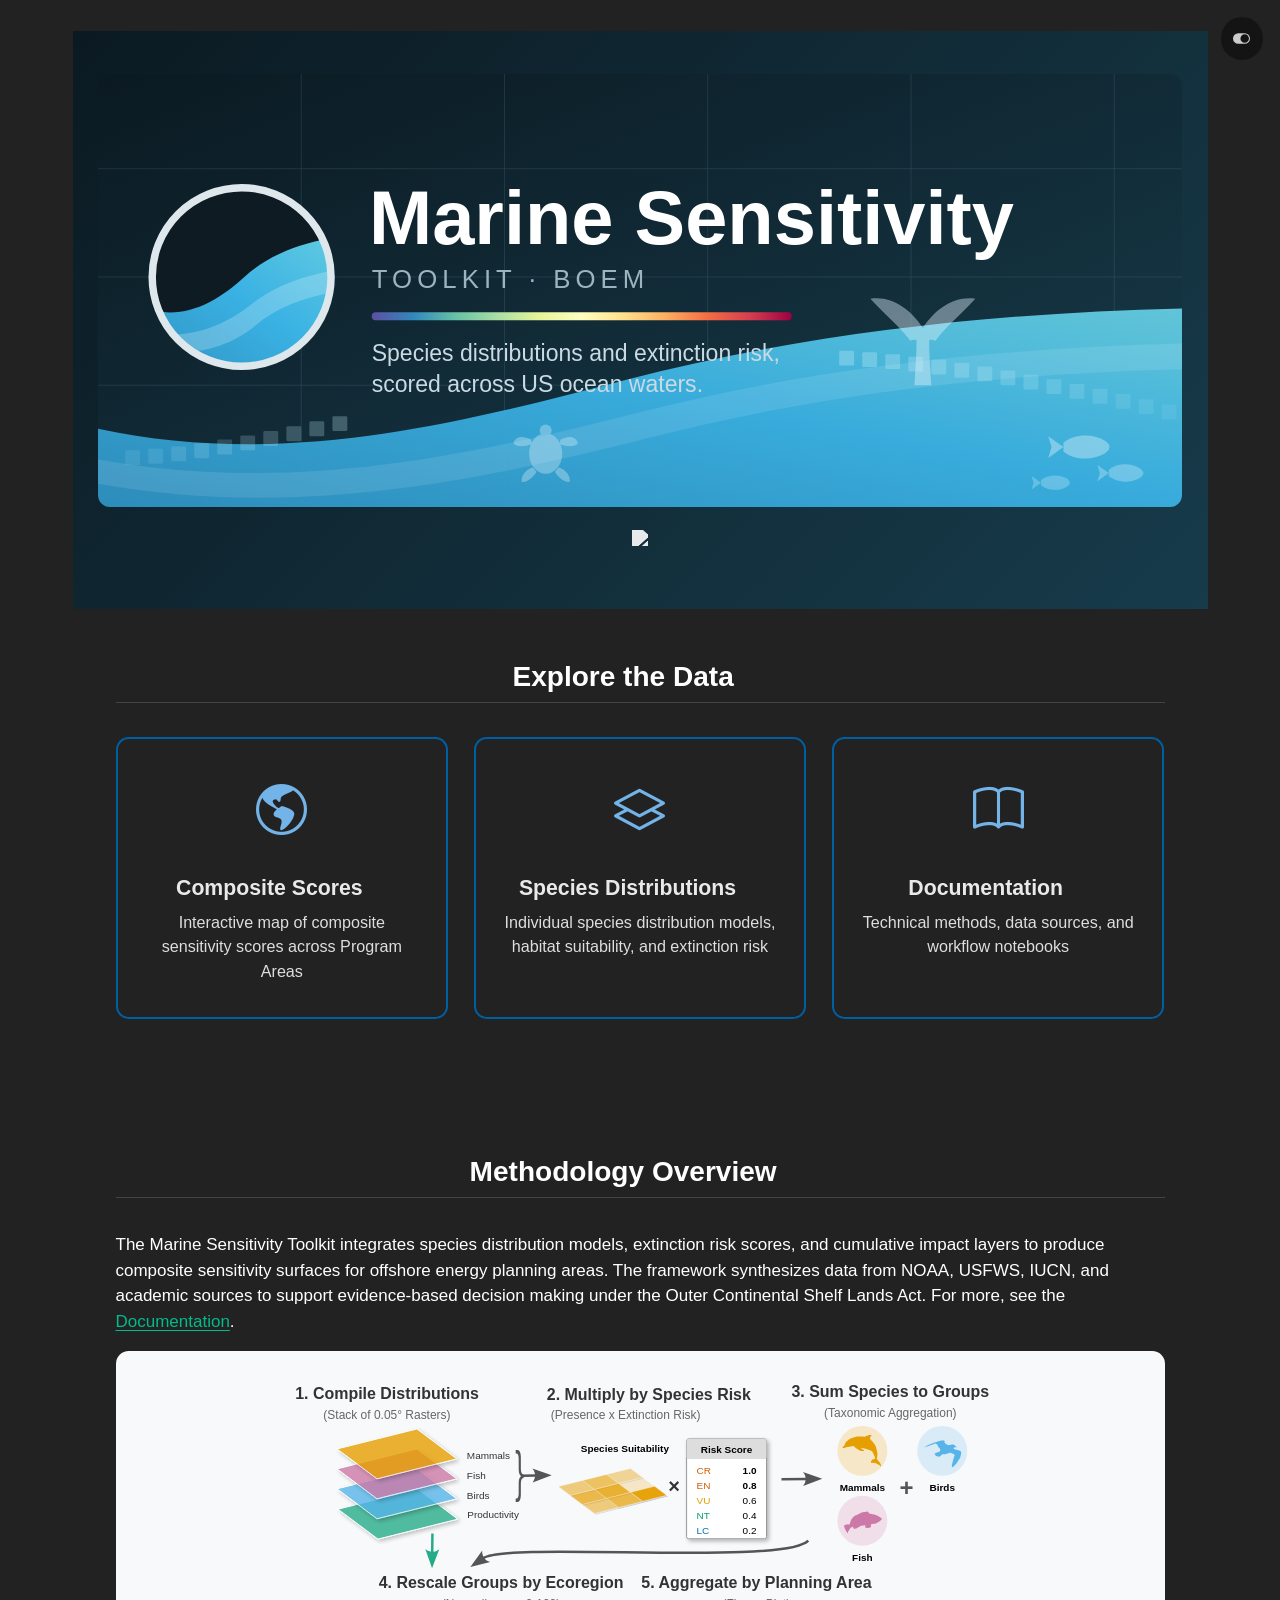
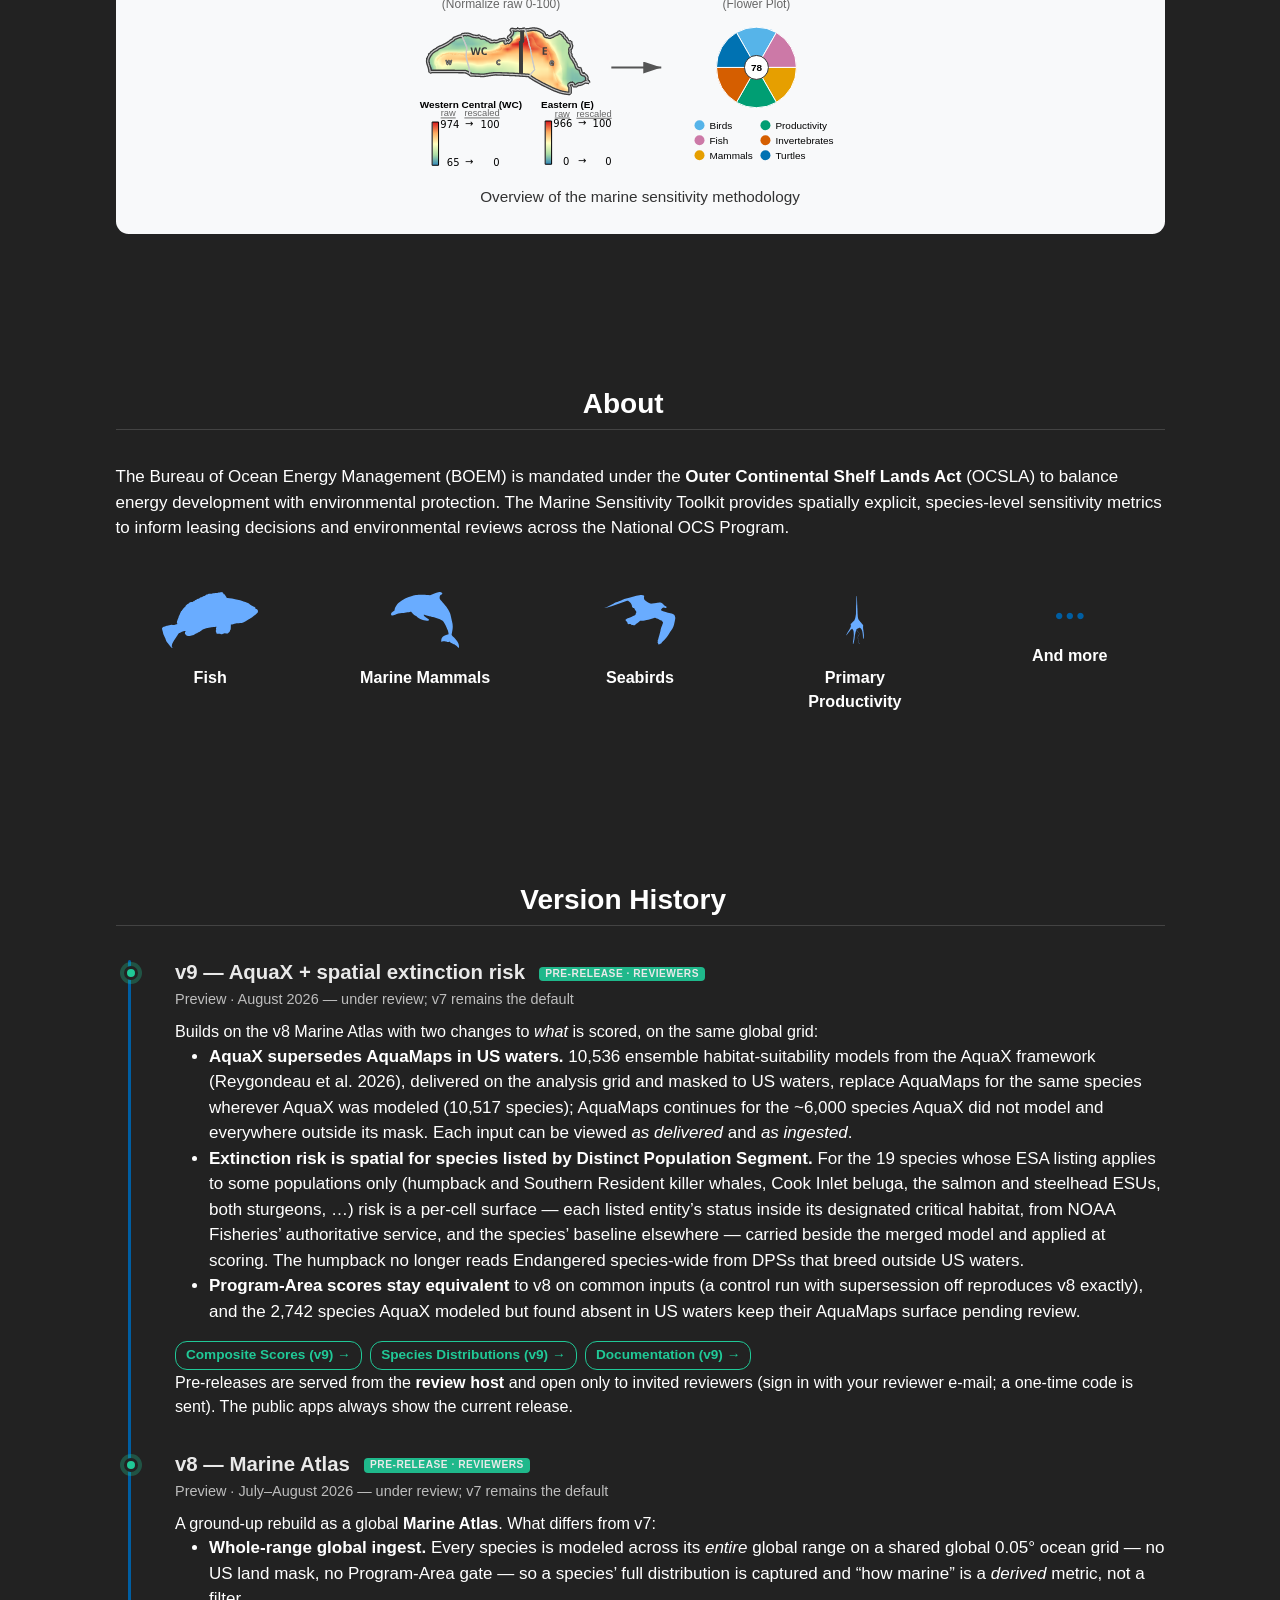
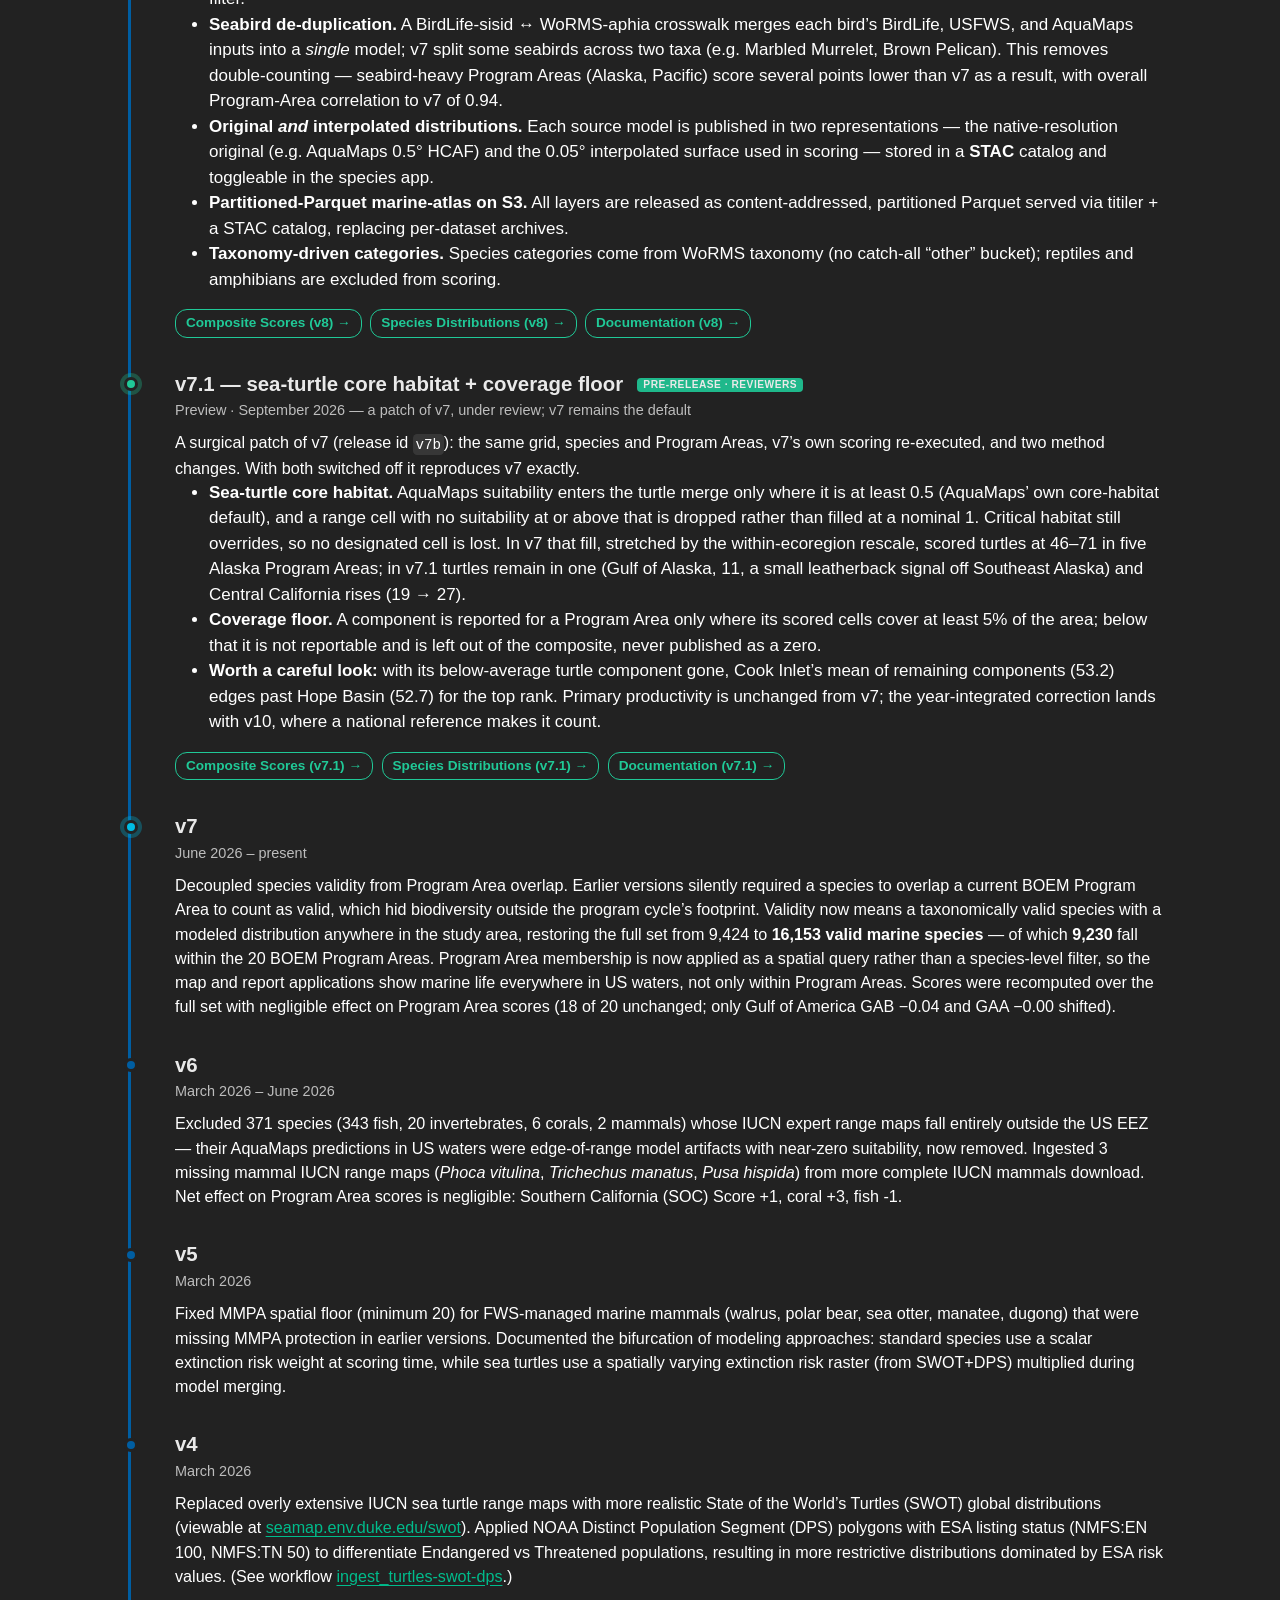
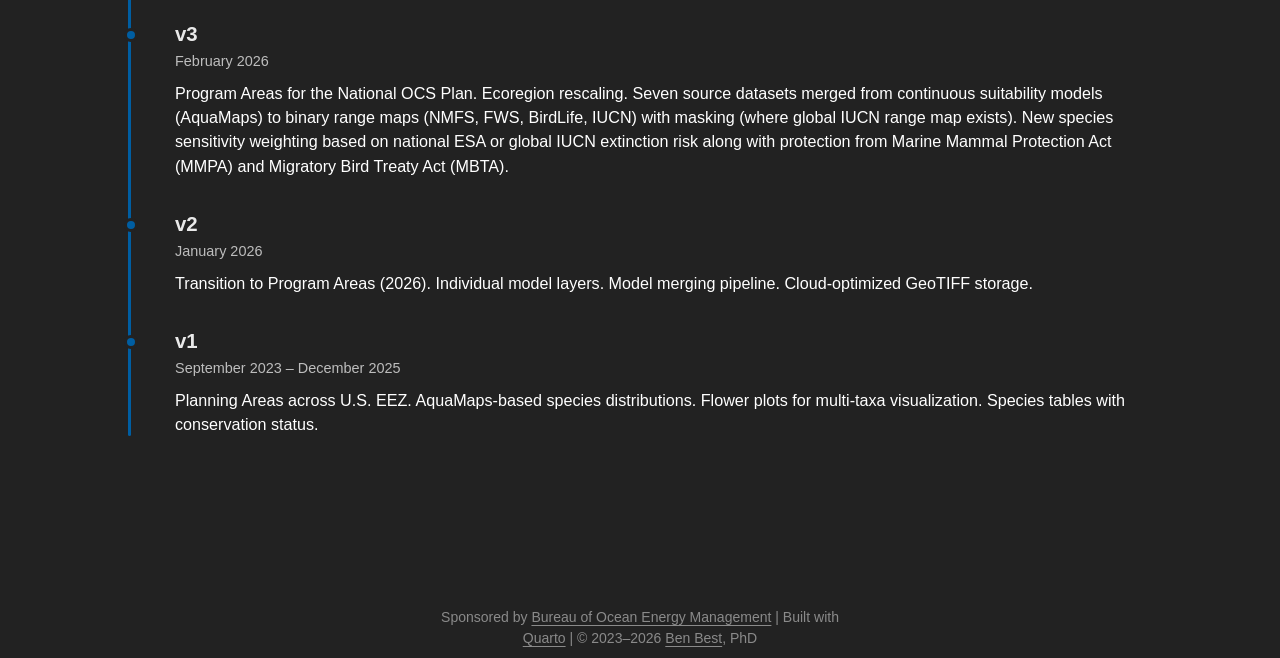
==== index.html @ 5614ccc6 "Built site for gh-pages" ====
<!DOCTYPE html>
<html xmlns="http://www.w3.org/1999/xhtml" lang="en" xml:lang="en"><head>

<meta charset="utf-8">
<meta name="generator" content="quarto-1.10.19">

<meta name="viewport" content="width=device-width, initial-scale=1.0, user-scalable=yes">


<title>Marine Sensitivity Toolkit – MarineSensitivity.org</title>
<style>
/* Default styles provided by pandoc.
** See https://pandoc.org/MANUAL.html#variables-for-html for config info.
*/
span.smallcaps{font-variant: small-caps;}
div.columns{display: flex; gap: 1.5em;}
div.column{flex: auto;}
@media screen {
div.columns{gap: min(4vw, 1.5em);}
div.column{overflow-x: auto;}
}
div.hanging-indent{margin-left: 1.5em; text-indent: -1.5em;}
ul.task-list{list-style: none;}
ul.task-list li input[type="checkbox"] {
  width: 0.8em;
  margin: 0 0.8em 0.2em -1em; /* quarto-specific, see https://github.com/quarto-dev/quarto-cli/issues/4556 */ 
  vertical-align: middle;
}
</style>


<script src="site_libs/quarto-nav/quarto-nav.js"></script>
<script src="site_libs/clipboard/clipboard.min.js"></script>
<script src="site_libs/quarto-search/autocomplete.umd.js"></script>
<script src="site_libs/quarto-search/fuse.min.js"></script>
<script src="site_libs/quarto-search/quarto-search.js"></script>
<meta name="quarto:offset" content="./">
<link href="./images/favicon.ico" rel="icon">
<script src="site_libs/quarto-html/quarto.js" type="module"></script>
<script src="site_libs/quarto-html/tabsets/tabsets.js" type="module"></script>
<script src="site_libs/quarto-html/popper.min.js"></script>
<script src="site_libs/quarto-html/tippy.umd.min.js"></script>
<script src="site_libs/quarto-html/anchor.min.js"></script>
<link href="site_libs/quarto-html/tippy.css" rel="stylesheet">
<link href="site_libs/quarto-html/quarto-syntax-highlighting-bf27225e3a48a9273f3daa8f8e829971.css" rel="stylesheet" class="quarto-color-scheme" id="quarto-text-highlighting-styles">
<link href="site_libs/quarto-html/quarto-syntax-highlighting-dark-b626d73c4c936ccc3cb08be7d45d1df6.css" rel="stylesheet" class="quarto-color-scheme quarto-color-alternate" id="quarto-text-highlighting-styles">
<script src="site_libs/bootstrap/bootstrap.min.js"></script>
<link href="site_libs/bootstrap/bootstrap-icons.css" rel="stylesheet">
<link href="site_libs/bootstrap/bootstrap-725a2243284669f74afac7a39480a8c2.min.css" rel="stylesheet" append-hash="true" class="quarto-color-scheme" id="quarto-bootstrap" data-mode="light">
<link href="site_libs/bootstrap/bootstrap-dark-e8d6d9f6554235e6c9e81e425a912870.min.css" rel="stylesheet" append-hash="true" class="quarto-color-scheme quarto-color-alternate" id="quarto-bootstrap" data-mode="dark">
<script src="site_libs/quarto-contrib/glightbox/glightbox.min.js"></script>
<link href="site_libs/quarto-contrib/glightbox/glightbox.min.css" rel="stylesheet">
<link href="site_libs/quarto-contrib/glightbox/lightbox.css" rel="stylesheet">
<script id="quarto-search-options" type="application/json">{
  "location": "sidebar",
  "copy-button": false,
  "collapse-after": 3,
  "panel-placement": "start",
  "type": "textbox",
  "limit": 50,
  "keyboard-shortcut": [
    "f",
    "/",
    "s"
  ],
  "show-item-context": false,
  "language": {
    "search-no-results-text": "No results",
    "search-matching-documents-text": "matching documents",
    "search-copy-link-title": "Copy link to search",
    "search-hide-matches-text": "Hide additional matches",
    "search-more-match-text": "more match in this document",
    "search-more-matches-text": "more matches in this document",
    "search-clear-button-title": "Clear",
    "search-text-placeholder": "",
    "search-detached-cancel-button-title": "Cancel",
    "search-submit-button-title": "Submit",
    "search-label": "Search"
  }
}</script>
<!-- Google tag (gtag.js) — GA4 property 413466008 -->
<!--
  ONE measurement ID across every MarineSensitivity product. gtag scopes the
  `_ga` cookie to the registrable domain, so a single stream already spans
  marinesensitivity.org and app.marinesensitivity.org — separate per-product IDs
  would fragment sessions and make cross-product journeys (homepage -> docs ->
  app) unrecoverable. Products are separated in reporting by `content_group`.

  This replaces Quarto's `google-analytics:` key, which cannot set content_group
  (and would double-count page views if both were enabled).
-->
<script async="" src="https://www.googletagmanager.com/gtag/js?id=G-9HW6L751XG"></script>
<script>
  window.dataLayer = window.dataLayer || [];
  function gtag(){ dataLayer.push(arguments); }
  gtag('js', new Date());
  gtag('config', 'G-9HW6L751XG', { content_group: 'home' });
</script>
<link rel="stylesheet" href="https://cdn.jsdelivr.net/npm/bootstrap-icons@1.11.3/font/bootstrap-icons.min.css">


<meta property="og:title" content="Marine Sensitivity Toolkit">
<meta property="og:description" content="">
<meta property="og:image" content="https://MarineSensitivity.org/images/mst-hero.svg">
<meta property="og:site_name" content="MarineSensitivity.org">
<meta property="og:image:alt" content="Marine Sensitivity Toolkit — species distributions and extinction risk, scored across US ocean waters">
<meta name="twitter:title" content="Marine Sensitivity Toolkit">
<meta name="twitter:description" content="">
<meta name="twitter:image" content="https://MarineSensitivity.org/images/mst-hero.svg">
<meta name="twitter:creator" content="@ben_d_best">
<meta name="twitter:site" content="@BOEM">
<meta name="twitter:image:alt" content="Marine Sensitivity Toolkit — species distributions and extinction risk, scored across US ocean waters">
<meta name="twitter:card" content="summary_large_image">
</head>

<body class="quarto-dark"><script id="quarto-html-before-body" type="application/javascript">
    const toggleBodyColorMode = (bsSheetEl) => {
      const mode = bsSheetEl.getAttribute("data-mode");
      const bodyEl = window.document.querySelector("body");
      if (mode === "dark") {
        bodyEl.classList.add("quarto-dark");
        bodyEl.classList.remove("quarto-light");
      } else {
        bodyEl.classList.add("quarto-light");
        bodyEl.classList.remove("quarto-dark");
      }
    }
    const toggleBodyColorPrimary = () => {
      const bsSheetEl = window.document.querySelector("link#quarto-bootstrap:not([rel=disabled-stylesheet])");
      if (bsSheetEl) {
        toggleBodyColorMode(bsSheetEl);
      }
    }
    const setColorSchemeToggle = (alternate) => {
      const toggles = window.document.querySelectorAll('.quarto-color-scheme-toggle');
      for (let i=0; i < toggles.length; i++) {
        const toggle = toggles[i];
        if (toggle) {
          if (alternate) {
            toggle.classList.add("alternate");
          } else {
            toggle.classList.remove("alternate");
          }
        }
      }
    };
    const toggleColorMode = (alternate) => {
      // Switch the stylesheets
      const primaryStylesheets = window.document.querySelectorAll('link.quarto-color-scheme:not(.quarto-color-alternate)');
      const alternateStylesheets = window.document.querySelectorAll('link.quarto-color-scheme.quarto-color-alternate');
      manageTransitions('#quarto-margin-sidebar .nav-link', false);
      if (alternate) {
        // note: dark is layered on light, we don't disable primary!
        enableStylesheet(alternateStylesheets);
        for (const sheetNode of alternateStylesheets) {
          if (sheetNode.id === "quarto-bootstrap") {
            toggleBodyColorMode(sheetNode);
          }
        }
      } else {
        disableStylesheet(alternateStylesheets);
        enableStylesheet(primaryStylesheets)
        toggleBodyColorPrimary();
      }
      manageTransitions('#quarto-margin-sidebar .nav-link', true);
      // Switch the toggles
      setColorSchemeToggle(alternate)
      // Hack to workaround the fact that safari doesn't
      // properly recolor the scrollbar when toggling (#1455)
      if (navigator.userAgent.indexOf('Safari') > 0 && navigator.userAgent.indexOf('Chrome') == -1) {
        manageTransitions("body", false);
        window.scrollTo(0, 1);
        setTimeout(() => {
          window.scrollTo(0, 0);
          manageTransitions("body", true);
        }, 40);
      }
    }
    const disableStylesheet = (stylesheets) => {
      for (let i=0; i < stylesheets.length; i++) {
        const stylesheet = stylesheets[i];
        stylesheet.rel = 'disabled-stylesheet';
      }
    }
    const enableStylesheet = (stylesheets) => {
      for (let i=0; i < stylesheets.length; i++) {
        const stylesheet = stylesheets[i];
        if(stylesheet.rel !== 'stylesheet') { // for Chrome, which will still FOUC without this check
          stylesheet.rel = 'stylesheet';
        }
      }
    }
    const manageTransitions = (selector, allowTransitions) => {
      const els = window.document.querySelectorAll(selector);
      for (let i=0; i < els.length; i++) {
        const el = els[i];
        if (allowTransitions) {
          el.classList.remove('notransition');
        } else {
          el.classList.add('notransition');
        }
      }
    }
    const isFileUrl = () => {
      return window.location.protocol === 'file:';
    }
    const hasAlternateSentinel = () => {
      let styleSentinel = getColorSchemeSentinel();
      if (styleSentinel !== null) {
        return styleSentinel === "alternate";
      } else {
        return false;
      }
    }
    const setStyleSentinel = (alternate) => {
      const value = alternate ? "alternate" : "default";
      if (!isFileUrl()) {
        window.localStorage.setItem("quarto-color-scheme", value);
      } else {
        localAlternateSentinel = value;
      }
    }
    const getColorSchemeSentinel = () => {
      if (!isFileUrl()) {
        const storageValue = window.localStorage.getItem("quarto-color-scheme");
        return storageValue != null ? storageValue : localAlternateSentinel;
      } else {
        return localAlternateSentinel;
      }
    }
    const toggleGiscusIfUsed = (isAlternate, darkModeDefault) => {
      const baseTheme = document.querySelector('#giscus-base-theme')?.value ?? 'light';
      const alternateTheme = document.querySelector('#giscus-alt-theme')?.value ?? 'dark';
      let newTheme = '';
      if(authorPrefersDark) {
        newTheme = isAlternate ? baseTheme : alternateTheme;
      } else {
        newTheme = isAlternate ? alternateTheme : baseTheme;
      }
      const changeGiscusTheme = () => {
        // From: https://github.com/giscus/giscus/issues/336
        const sendMessage = (message) => {
          const iframe = document.querySelector('iframe.giscus-frame');
          if (!iframe) return;
          iframe.contentWindow.postMessage({ giscus: message }, 'https://giscus.app');
        }
        sendMessage({
          setConfig: {
            theme: newTheme
          }
        });
      }
      const isGiscussLoaded = window.document.querySelector('iframe.giscus-frame') !== null;
      if (isGiscussLoaded) {
        changeGiscusTheme();
      }
    };
    const authorPrefersDark = true;
    const darkModeDefault = authorPrefersDark;
    let localAlternateSentinel = darkModeDefault ? 'alternate' : 'default';
    // Dark / light mode switch
    window.quartoToggleColorScheme = () => {
      // Read the current dark / light value
      let toAlternate = !hasAlternateSentinel();
      toggleColorMode(toAlternate);
      setStyleSentinel(toAlternate);
      toggleGiscusIfUsed(toAlternate, darkModeDefault);
      window.dispatchEvent(new Event('resize'));
    };
    // Switch to dark mode if need be
    if (hasAlternateSentinel()) {
      toggleColorMode(true);
    } else {
      toggleColorMode(false);
    }
  </script>

<div id="quarto-search-results"></div>
<!-- content -->
<div id="quarto-content" class="quarto-container page-columns page-rows-contents page-layout-full">
<!-- sidebar -->
<!-- margin-sidebar -->
    
<!-- main -->
<main class="content column-page" id="quarto-document-content"><header id="title-block-header" class="quarto-title-block"></header>





<!-- hero ----------------------------------------------------------------- -->
<div class="hero">
<div class="hero-content">
<p><img src="images/mst-hero.svg" class="hero-art img-fluid" alt="Marine Sensitivity Toolkit — species distributions and extinction risk, scored across US ocean waters"></p>
<div class="hero-text">
<p><img src="images/mst-mark-dark.svg" class="mst-mark img-fluid" alt=""></p>
<section id="marine-sensitivity-toolkit" class="level1">
<h1>Marine Sensitivity Toolkit</h1>
<div class="tagline">
<p><em>atlas of species distributions and federal conservation status in support of U.S. offshore energy planning</em></p>
</div>
</section>
</div>
<p><img src="images/logo_BOEM.png" class="boem-logo img-fluid"></p>
</div>
</div>
<!-- explore the data ----------------------------------------------------- -->
<section id="explore-the-data" class="level2 section-container">
<h2 class="anchored" data-anchor-id="explore-the-data">Explore the Data</h2>
<div class="app-cards">
  <a class="app-card" href="https://app.marinesensitivity.org/scores/" target="_blank">
    <i class="bi bi-globe-americas"></i>
    <h3 class="anchored">Composite Scores</h3>
    <p>Interactive map of composite sensitivity scores across Program Areas</p>
  </a>
  <a class="app-card" href="https://app.marinesensitivity.org/species/" target="_blank">
    <i class="bi bi-layers"></i>
    <h3 class="anchored">Species Distributions</h3>
    <p>Individual species distribution models, habitat suitability, and extinction risk</p>
  </a>
  <a class="app-card" href="https://marinesensitivity.org/docs/" target="_blank">
    <i class="bi bi-book"></i>
    <h3 class="anchored">Documentation</h3>
    <p>Technical methods, data sources, and workflow notebooks</p>
  </a>
</div>
</section>
<!-- methodology ---------------------------------------------------------- -->
<section id="methodology-overview" class="level2 section-container">
<h2 class="anchored" data-anchor-id="methodology-overview">Methodology Overview</h2>
<p>The Marine Sensitivity Toolkit integrates species distribution models, extinction risk scores, and cumulative impact layers to produce composite sensitivity surfaces for offshore energy planning areas. The framework synthesizes data from NOAA, USFWS, IUCN, and academic sources to support evidence-based decision making under the Outer Continental Shelf Lands Act. For more, see the <a href="https://marinesensitivity.org/docs/">Documentation</a>.</p>
<div class="method-figure">
<div class="quarto-figure quarto-figure-center">
<figure class="figure">
<p><a href="images/overview-methods.svg" class="lightbox" data-gallery="quarto-lightbox-gallery-1" title="Overview of the marine sensitivity methodology"><img src="images/overview-methods.svg" class="img-fluid figure-img" alt="Overview of the marine sensitivity methodology"></a></p>
<figcaption>Overview of the marine sensitivity methodology</figcaption>
</figure>
</div>
</div>
</section>
<!-- about ---------------------------------------------------------------- -->
<section id="about" class="level2 section-container">
<h2 class="anchored" data-anchor-id="about">About</h2>
<p>The Bureau of Ocean Energy Management (BOEM) is mandated under the <strong>Outer Continental Shelf Lands Act</strong> (OCSLA) to balance energy development with environmental protection. The Marine Sensitivity Toolkit provides spatially explicit, species-level sensitivity metrics to inform leasing decisions and environmental reviews across the National OCS Program.</p>
<div class="about-stats">
<div class="stat-item">
<p><img src="images/icons/fish.svg" class="stat-icon img-fluid"></p>
<p><span class="stat-label">Fish</span></p>
</div>
<div class="stat-item">
<p><img src="images/icons/mammal.svg" class="stat-icon img-fluid"></p>
<p><span class="stat-label">Marine Mammals</span></p>
</div>
<div class="stat-item">
<p><img src="images/icons/bird.svg" class="stat-icon img-fluid"></p>
<p><span class="stat-label">Seabirds</span></p>
</div>
<div class="stat-item">
<p><img src="images/icons/productivity.svg" class="stat-icon img-fluid"></p>
<p><span class="stat-label">Primary Productivity</span></p>
</div>
<div class="stat-item">
<p><i class="bi bi-three-dots"></i> <span class="stat-label">And more</span></p>
</div>
</div>
</section>
<!-- version history ------------------------------------------------------ -->
<section id="version-history" class="level2 section-container">
<h2 class="anchored" data-anchor-id="version-history">Version History</h2>
<div class="timeline">
<section id="v9-aquax-spatial-extinction-risk-pre-release-reviewers" class="level3 timeline-item preview">
<h3 class="anchored" data-anchor-id="v9-aquax-spatial-extinction-risk-pre-release-reviewers">v9 — AquaX + spatial extinction risk <span class="badge-prerelease">PRE-RELEASE · REVIEWERS</span></h3>
<p><span class="timeline-date">Preview · August 2026 — under review; v7 remains the default</span></p>
<p>Builds on the v8 Marine Atlas with two changes to <em>what</em> is scored, on the same global grid:</p>
<ul>
<li><strong>AquaX supersedes AquaMaps in US waters.</strong> 10,536 ensemble habitat-suitability models from the AquaX framework (Reygondeau et al.&nbsp;2026), delivered on the analysis grid and masked to US waters, replace AquaMaps for the same species wherever AquaX was modeled (10,517 species); AquaMaps continues for the ~6,000 species AquaX did not model and everywhere outside its mask. Each input can be viewed <em>as delivered</em> and <em>as ingested</em>.</li>
<li><strong>Extinction risk is spatial for species listed by Distinct Population Segment.</strong> For the 19 species whose ESA listing applies to some populations only (humpback and Southern Resident killer whales, Cook Inlet beluga, the salmon and steelhead ESUs, both sturgeons, …) risk is a per-cell surface — each listed entity’s status inside its designated critical habitat, from NOAA Fisheries’ authoritative service, and the species’ baseline elsewhere — carried beside the merged model and applied at scoring. The humpback no longer reads Endangered species-wide from DPSs that breed outside US waters.</li>
<li><strong>Program-Area scores stay equivalent</strong> to v8 on common inputs (a control run with supersession off reproduces v8 exactly), and the 2,742 species AquaX modeled but found absent in US waters keep their AquaMaps surface pending review.</li>
</ul>
<div class="timeline-apps">
  <a href="https://preview.marinesensitivity.org/v9/scores/" target="_blank">Composite Scores (v9) →</a>
  <a href="https://preview.marinesensitivity.org/v9/species/" target="_blank">Species Distributions (v9) →</a>
  <a href="https://preview.marinesensitivity.org/docs/v9/" target="_blank">Documentation (v9) →</a>
</div>
<p>Pre-releases are served from the <strong>review host</strong> and open only to invited reviewers (sign in with your reviewer e-mail; a one-time code is sent). The public apps always show the current release.</p>
</section>
<section id="v8-marine-atlas-pre-release-reviewers" class="level3 timeline-item preview">
<h3 class="anchored" data-anchor-id="v8-marine-atlas-pre-release-reviewers">v8 — Marine Atlas <span class="badge-prerelease">PRE-RELEASE · REVIEWERS</span></h3>
<p><span class="timeline-date">Preview · July–August 2026 — under review; v7 remains the default</span></p>
<p>A ground-up rebuild as a global <strong>Marine Atlas</strong>. What differs from v7:</p>
<ul>
<li><strong>Whole-range global ingest.</strong> Every species is modeled across its <em>entire</em> global range on a shared global 0.05° ocean grid — no US land mask, no Program-Area gate — so a species’ full distribution is captured and “how marine” is a <em>derived</em> metric, not a filter.</li>
<li><strong>Seabird de-duplication.</strong> A BirdLife-sisid ↔︎ WoRMS-aphia crosswalk merges each bird’s BirdLife, USFWS, and AquaMaps inputs into a <em>single</em> model; v7 split some seabirds across two taxa (e.g.&nbsp;Marbled Murrelet, Brown Pelican). This removes double-counting — seabird-heavy Program Areas (Alaska, Pacific) score several points lower than v7 as a result, with overall Program-Area correlation to v7 of 0.94.</li>
<li><strong>Original <em>and</em> interpolated distributions.</strong> Each source model is published in two representations — the native-resolution original (e.g.&nbsp;AquaMaps 0.5° HCAF) and the 0.05° interpolated surface used in scoring — stored in a <strong>STAC</strong> catalog and toggleable in the species app.</li>
<li><strong>Partitioned-Parquet marine-atlas on S3.</strong> All layers are released as content-addressed, partitioned Parquet served via titiler + a STAC catalog, replacing per-dataset archives.</li>
<li><strong>Taxonomy-driven categories.</strong> Species categories come from WoRMS taxonomy (no catch-all “other” bucket); reptiles and amphibians are excluded from scoring.</li>
</ul>
<div class="timeline-apps">
  <a href="https://preview.marinesensitivity.org/v8/scores/" target="_blank">Composite Scores (v8) →</a>
  <a href="https://preview.marinesensitivity.org/v8/species/" target="_blank">Species Distributions (v8) →</a>
  <a href="https://preview.marinesensitivity.org/docs/v8/" target="_blank">Documentation (v8) →</a>
</div>
</section>
<section id="v7.1-sea-turtle-core-habitat-coverage-floor-pre-release-reviewers" class="level3 timeline-item preview">
<h3 class="anchored" data-anchor-id="v7.1-sea-turtle-core-habitat-coverage-floor-pre-release-reviewers">v7.1 — sea-turtle core habitat + coverage floor <span class="badge-prerelease">PRE-RELEASE · REVIEWERS</span></h3>
<p><span class="timeline-date">Preview · September 2026 — a patch of v7, under review; v7 remains the default</span></p>
<p>A surgical patch of v7 (release id <code>v7b</code>): the same grid, species and Program Areas, v7’s own scoring re-executed, and two method changes. With both switched off it reproduces v7 exactly.</p>
<ul>
<li><strong>Sea-turtle core habitat.</strong> AquaMaps suitability enters the turtle merge only where it is at least 0.5 (AquaMaps’ own core-habitat default), and a range cell with no suitability at or above that is dropped rather than filled at a nominal 1. Critical habitat still overrides, so no designated cell is lost. In v7 that fill, stretched by the within-ecoregion rescale, scored turtles at 46–71 in five Alaska Program Areas; in v7.1 turtles remain in one (Gulf of Alaska, 11, a small leatherback signal off Southeast Alaska) and Central California rises (19 → 27).</li>
<li><strong>Coverage floor.</strong> A component is reported for a Program Area only where its scored cells cover at least 5% of the area; below that it is not reportable and is left out of the composite, never published as a zero.</li>
<li><strong>Worth a careful look:</strong> with its below-average turtle component gone, Cook Inlet’s mean of remaining components (53.2) edges past Hope Basin (52.7) for the top rank. Primary productivity is unchanged from v7; the year-integrated correction lands with v10, where a national reference makes it count.</li>
</ul>
<div class="timeline-apps">
  <a href="https://preview.marinesensitivity.org/v7b/scores/" target="_blank">Composite Scores (v7.1) →</a>
  <a href="https://preview.marinesensitivity.org/v7b/species/" target="_blank">Species Distributions (v7.1) →</a>
  <a href="https://preview.marinesensitivity.org/docs/v7b/" target="_blank">Documentation (v7.1) →</a>
</div>
</section>
<section id="v7" class="level3 timeline-item current">
<h3 class="anchored" data-anchor-id="v7">v7</h3>
<p><span class="timeline-date">June 2026 – present</span></p>
<p>Decoupled species validity from Program Area overlap. Earlier versions silently required a species to overlap a current BOEM Program Area to count as valid, which hid biodiversity outside the program cycle’s footprint. Validity now means a taxonomically valid species with a modeled distribution anywhere in the study area, restoring the full set from 9,424 to <strong>16,153 valid marine species</strong> — of which <strong>9,230</strong> fall within the 20 BOEM Program Areas. Program Area membership is now applied as a spatial query rather than a species-level filter, so the map and report applications show marine life everywhere in US waters, not only within Program Areas. Scores were recomputed over the full set with negligible effect on Program Area scores (18 of 20 unchanged; only Gulf of America GAB −0.04 and GAA −0.00 shifted).</p>
</section>
<section id="v6" class="level3 timeline-item">
<h3 class="anchored" data-anchor-id="v6">v6</h3>
<p><span class="timeline-date">March 2026 – June 2026</span></p>
<p>Excluded 371 species (343 fish, 20 invertebrates, 6 corals, 2 mammals) whose IUCN expert range maps fall entirely outside the US EEZ — their AquaMaps predictions in US waters were edge-of-range model artifacts with near-zero suitability, now removed. Ingested 3 missing mammal IUCN range maps (<em>Phoca vitulina</em>, <em>Trichechus manatus</em>, <em>Pusa hispida</em>) from more complete IUCN mammals download. Net effect on Program Area scores is negligible: Southern California (SOC) Score +1, coral +3, fish -1.</p>
</section>
<section id="v5" class="level3 timeline-item">
<h3 class="anchored" data-anchor-id="v5">v5</h3>
<p><span class="timeline-date">March 2026</span></p>
<p>Fixed MMPA spatial floor (minimum 20) for FWS-managed marine mammals (walrus, polar bear, sea otter, manatee, dugong) that were missing MMPA protection in earlier versions. Documented the bifurcation of modeling approaches: standard species use a scalar extinction risk weight at scoring time, while sea turtles use a spatially varying extinction risk raster (from SWOT+DPS) multiplied during model merging.</p>
</section>
<section id="v4" class="level3 timeline-item">
<h3 class="anchored" data-anchor-id="v4">v4</h3>
<p><span class="timeline-date">March 2026</span></p>
<p>Replaced overly extensive IUCN sea turtle range maps with more realistic State of the World’s Turtles (SWOT) global distributions (viewable at <a href="http://seamap.env.duke.edu/swot">seamap.env.duke.edu/swot</a>). Applied NOAA Distinct Population Segment (DPS) polygons with ESA listing status (NMFS:EN 100, NMFS:TN 50) to differentiate Endangered vs Threatened populations, resulting in more restrictive distributions dominated by ESA risk values. (See workflow <a href="https://marinesensitivity.org/workflows/ingest_turtles-swot-dps.html">ingest_turtles-swot-dps</a>.)</p>
</section>
<section id="v3" class="level3 timeline-item">
<h3 class="anchored" data-anchor-id="v3">v3</h3>
<p><span class="timeline-date">February 2026</span></p>
<p>Program Areas for the National OCS Plan. Ecoregion rescaling. Seven source datasets merged from continuous suitability models (AquaMaps) to binary range maps (NMFS, FWS, BirdLife, IUCN) with masking (where global IUCN range map exists). New species sensitivity weighting based on national ESA or global IUCN extinction risk along with protection from Marine Mammal Protection Act (MMPA) and Migratory Bird Treaty Act (MBTA).</p>
</section>
<section id="v2" class="level3 timeline-item">
<h3 class="anchored" data-anchor-id="v2">v2</h3>
<p><span class="timeline-date">January 2026</span></p>
<p>Transition to Program Areas (2026). Individual model layers. Model merging pipeline. Cloud-optimized GeoTIFF storage.</p>
</section>
<section id="v1" class="level3 timeline-item">
<h3 class="anchored" data-anchor-id="v1">v1</h3>
<p><span class="timeline-date">September 2023 – December 2025</span></p>
<p>Planning Areas across U.S. EEZ. AquaMaps-based species distributions. Flower plots for multi-taxa visualization. Species tables with conservation status.</p>
</section>
</div>
</section>



</main> <!-- /main -->
<script id="quarto-html-after-body" type="application/javascript">
  window.document.addEventListener("DOMContentLoaded", function (event) {
    // Ensure there is a toggle, if there isn't float one in the top right
    if (window.document.querySelector('.quarto-color-scheme-toggle') === null) {
      const a = window.document.createElement('a');
      a.classList.add('top-right');
      a.classList.add('quarto-color-scheme-toggle');
      a.href = "";
      a.onclick = function() { try { window.quartoToggleColorScheme(); } catch {} return false; };
      const i = window.document.createElement("i");
      i.classList.add('bi');
      a.appendChild(i);
      window.document.body.appendChild(a);
    }
    setColorSchemeToggle(hasAlternateSentinel())
    const icon = "";
    const anchorJS = new window.AnchorJS();
    anchorJS.options = {
      placement: 'right',
      icon: icon
    };
    anchorJS.add('.anchored');
    const isCodeAnnotation = (el) => {
      for (const clz of el.classList) {
        if (clz.startsWith('code-annotation-')) {                     
          return true;
        }
      }
      return false;
    }
    const onCopySuccess = function(e) {
      // button target
      const button = e.trigger;
      // don't keep focus
      button.blur();
      // flash "checked"
      button.classList.add('code-copy-button-checked');
      var currentTitle = button.getAttribute("title");
      button.setAttribute("title", "Copied!");
      let tooltip;
      if (window.bootstrap) {
        button.setAttribute("data-bs-toggle", "tooltip");
        button.setAttribute("data-bs-placement", "left");
        button.setAttribute("data-bs-title", "Copied!");
        tooltip = new bootstrap.Tooltip(button, 
          { trigger: "manual", 
            customClass: "code-copy-button-tooltip",
            offset: [0, -8]});
        tooltip.show();    
      }
      setTimeout(function() {
        if (tooltip) {
          tooltip.hide();
          button.removeAttribute("data-bs-title");
          button.removeAttribute("data-bs-toggle");
          button.removeAttribute("data-bs-placement");
        }
        button.setAttribute("title", currentTitle);
        button.classList.remove('code-copy-button-checked');
      }, 1000);
      // clear code selection
      e.clearSelection();
    }
    const getTextToCopy = function(trigger) {
      const outerScaffold = trigger.parentElement.cloneNode(true);
      const codeEl = outerScaffold.querySelector('code');
      for (const childEl of codeEl.children) {
        if (isCodeAnnotation(childEl)) {
          childEl.remove();
        }
      }
      return codeEl.innerText;
    }
    const clipboard = new window.ClipboardJS('.code-copy-button:not([data-in-quarto-modal])', {
      text: getTextToCopy
    });
    clipboard.on('success', onCopySuccess);
    if (window.document.getElementById('quarto-embedded-source-code-modal')) {
      const clipboardModal = new window.ClipboardJS('.code-copy-button[data-in-quarto-modal]', {
        text: getTextToCopy,
        container: window.document.getElementById('quarto-embedded-source-code-modal')
      });
      clipboardModal.on('success', onCopySuccess);
    }
      var localhostRegex = new RegExp(/^(?:http|https):\/\/localhost\:?[0-9]*\//);
      var mailtoRegex = new RegExp(/^mailto:/);
        var filterRegex = new RegExp("https:\/\/MarineSensitivity\.org");
      var isInternal = (href) => {
          return filterRegex.test(href) || localhostRegex.test(href) || mailtoRegex.test(href);
      }
      // Inspect non-navigation links and adorn them if external
     var links = window.document.querySelectorAll('a[href]:not(.nav-link):not(.navbar-brand):not(.toc-action):not(.sidebar-link):not(.sidebar-item-toggle):not(.pagination-link):not(.no-external):not([aria-hidden]):not(.dropdown-item):not(.quarto-navigation-tool):not(.about-link)');
      for (var i=0; i<links.length; i++) {
        const link = links[i];
        if (!isInternal(link.href)) {
          // undo the damage that might have been done by quarto-nav.js in the case of
          // links that we want to consider external
          if (link.dataset.originalHref !== undefined) {
            link.href = link.dataset.originalHref;
          }
        }
      }
    function tippyHover(el, contentFn, onTriggerFn, onUntriggerFn) {
      const config = {
        allowHTML: true,
        maxWidth: 500,
        delay: 100,
        arrow: false,
        appendTo: function(el) {
            return el.parentElement;
        },
        interactive: true,
        interactiveBorder: 10,
        theme: 'quarto',
        placement: 'bottom-start',
      };
      if (contentFn) {
        config.content = contentFn;
      }
      if (onTriggerFn) {
        config.onTrigger = onTriggerFn;
      }
      if (onUntriggerFn) {
        config.onUntrigger = onUntriggerFn;
      }
      window.tippy(el, config); 
    }
    const noterefs = window.document.querySelectorAll('a[role="doc-noteref"]');
    for (var i=0; i<noterefs.length; i++) {
      const ref = noterefs[i];
      tippyHover(ref, function() {
        // use id or data attribute instead here
        let href = ref.getAttribute('data-footnote-href') || ref.getAttribute('href');
        try { href = new URL(href).hash; } catch {}
        const id = href.replace(/^#\/?/, "");
        const note = window.document.getElementById(id);
        if (note) {
          return note.innerHTML;
        } else {
          return "";
        }
      });
    }
    const xrefs = window.document.querySelectorAll('a.quarto-xref');
    const processXRef = (id, note) => {
      // Strip column container classes
      const stripColumnClz = (el) => {
        el.classList.remove("page-full", "page-columns");
        if (el.children) {
          for (const child of el.children) {
            stripColumnClz(child);
          }
        }
      }
      stripColumnClz(note)
      if (id === null || id.startsWith('sec-')) {
        // Special case sections, only their first couple elements
        const container = document.createElement("div");
        if (note.children && note.children.length > 2) {
          container.appendChild(note.children[0].cloneNode(true));
          for (let i = 1; i < note.children.length; i++) {
            const child = note.children[i];
            if (child.tagName === "P" && child.innerText === "") {
              continue;
            } else {
              container.appendChild(child.cloneNode(true));
              break;
            }
          }
          if (window.Quarto?.typesetMath) {
            window.Quarto.typesetMath(container);
          }
          return container.innerHTML
        } else {
          if (window.Quarto?.typesetMath) {
            window.Quarto.typesetMath(note);
          }
          return note.innerHTML;
        }
      } else {
        // Remove any anchor links if they are present
        const anchorLink = note.querySelector('a.anchorjs-link');
        if (anchorLink) {
          anchorLink.remove();
        }
        if (window.Quarto?.typesetMath) {
          window.Quarto.typesetMath(note);
        }
        if (note.classList.contains("callout")) {
          return note.outerHTML;
        } else {
          return note.innerHTML;
        }
      }
    }
    for (var i=0; i<xrefs.length; i++) {
      const xref = xrefs[i];
      tippyHover(xref, undefined, function(instance) {
        instance.disable();
        let url = xref.getAttribute('href');
        let hash = undefined; 
        if (url.startsWith('#')) {
          hash = url;
        } else {
          try { hash = new URL(url).hash; } catch {}
        }
        if (hash) {
          const id = hash.replace(/^#\/?/, "");
          const note = window.document.getElementById(id);
          if (note !== null) {
            try {
              const html = processXRef(id, note.cloneNode(true));
              instance.setContent(html);
            } finally {
              instance.enable();
              instance.show();
            }
          } else {
            // See if we can fetch this
            fetch(url.split('#')[0])
            .then(res => res.text())
            .then(html => {
              const parser = new DOMParser();
              const htmlDoc = parser.parseFromString(html, "text/html");
              const note = htmlDoc.getElementById(id);
              if (note !== null) {
                const html = processXRef(id, note);
                instance.setContent(html);
              } 
            }).finally(() => {
              instance.enable();
              instance.show();
            });
          }
        } else {
          // See if we can fetch a full url (with no hash to target)
          // This is a special case and we should probably do some content thinning / targeting
          fetch(url)
          .then(res => res.text())
          .then(html => {
            const parser = new DOMParser();
            const htmlDoc = parser.parseFromString(html, "text/html");
            const note = htmlDoc.querySelector('main.content');
            if (note !== null) {
              // This should only happen for chapter cross references
              // (since there is no id in the URL)
              // remove the first header
              if (note.children.length > 0 && note.children[0].tagName === "HEADER") {
                note.children[0].remove();
              }
              const html = processXRef(null, note);
              instance.setContent(html);
            } 
          }).finally(() => {
            instance.enable();
            instance.show();
          });
        }
      }, function(instance) {
      });
    }
        let selectedAnnoteEl;
        const selectorForAnnotation = ( cell, annotation) => {
          let cellAttr = 'data-code-cell="' + cell + '"';
          let lineAttr = 'data-code-annotation="' +  annotation + '"';
          const selector = 'span[' + cellAttr + '][' + lineAttr + ']';
          return selector;
        }
        const selectCodeLines = (annoteEl) => {
          const doc = window.document;
          const targetCell = annoteEl.getAttribute("data-target-cell");
          const targetAnnotation = annoteEl.getAttribute("data-target-annotation");
          const annoteSpan = window.document.querySelector(selectorForAnnotation(targetCell, targetAnnotation));
          const lines = annoteSpan.getAttribute("data-code-lines").split(",");
          const lineIds = lines.map((line) => {
            return targetCell + "-" + line;
          })
          let top = null;
          let height = null;
          let parent = null;
          if (lineIds.length > 0) {
              //compute the position of the single el (top and bottom and make a div)
              const el = window.document.getElementById(lineIds[0]);
              top = el.offsetTop;
              height = el.offsetHeight;
              parent = el.parentElement.parentElement;
            if (lineIds.length > 1) {
              const lastEl = window.document.getElementById(lineIds[lineIds.length - 1]);
              const bottom = lastEl.offsetTop + lastEl.offsetHeight;
              height = bottom - top;
            }
            if (top !== null && height !== null && parent !== null) {
              // cook up a div (if necessary) and position it 
              let div = window.document.getElementById("code-annotation-line-highlight");
              if (div === null) {
                div = window.document.createElement("div");
                div.setAttribute("id", "code-annotation-line-highlight");
                div.style.position = 'absolute';
                parent.appendChild(div);
              }
              div.style.top = top - 2 + "px";
              div.style.height = height + 4 + "px";
              div.style.left = 0;
              let gutterDiv = window.document.getElementById("code-annotation-line-highlight-gutter");
              if (gutterDiv === null) {
                gutterDiv = window.document.createElement("div");
                gutterDiv.setAttribute("id", "code-annotation-line-highlight-gutter");
                gutterDiv.style.position = 'absolute';
                const codeCell = window.document.getElementById(targetCell);
                const gutter = codeCell.querySelector('.code-annotation-gutter');
                gutter.appendChild(gutterDiv);
              }
              gutterDiv.style.top = top - 2 + "px";
              gutterDiv.style.height = height + 4 + "px";
            }
            selectedAnnoteEl = annoteEl;
          }
        };
        const unselectCodeLines = () => {
          const elementsIds = ["code-annotation-line-highlight", "code-annotation-line-highlight-gutter"];
          elementsIds.forEach((elId) => {
            const div = window.document.getElementById(elId);
            if (div) {
              div.remove();
            }
          });
          selectedAnnoteEl = undefined;
        };
          // Handle positioning of the toggle
      window.addEventListener(
        "resize",
        throttle(() => {
          elRect = undefined;
          if (selectedAnnoteEl) {
            selectCodeLines(selectedAnnoteEl);
          }
        }, 10)
      );
      function throttle(fn, ms) {
      let throttle = false;
      let timer;
        return (...args) => {
          if(!throttle) { // first call gets through
              fn.apply(this, args);
              throttle = true;
          } else { // all the others get throttled
              if(timer) clearTimeout(timer); // cancel #2
              timer = setTimeout(() => {
                fn.apply(this, args);
                timer = throttle = false;
              }, ms);
          }
        };
      }
        // Attach click handler to the DT
        const annoteDls = window.document.querySelectorAll('dt[data-target-cell]');
        for (const annoteDlNode of annoteDls) {
          annoteDlNode.addEventListener('click', (event) => {
            const clickedEl = event.target;
            if (clickedEl !== selectedAnnoteEl) {
              unselectCodeLines();
              const activeEl = window.document.querySelector('dt[data-target-cell].code-annotation-active');
              if (activeEl) {
                activeEl.classList.remove('code-annotation-active');
              }
              selectCodeLines(clickedEl);
              clickedEl.classList.add('code-annotation-active');
            } else {
              // Unselect the line
              unselectCodeLines();
              clickedEl.classList.remove('code-annotation-active');
            }
          });
        }
    const findCites = (el) => {
      const parentEl = el.parentElement;
      if (parentEl) {
        const cites = parentEl.dataset.cites;
        if (cites) {
          return {
            el,
            cites: cites.split(' ')
          };
        } else {
          return findCites(el.parentElement)
        }
      } else {
        return undefined;
      }
    };
    var bibliorefs = window.document.querySelectorAll('a[role="doc-biblioref"]');
    for (var i=0; i<bibliorefs.length; i++) {
      const ref = bibliorefs[i];
      const citeInfo = findCites(ref);
      if (citeInfo) {
        tippyHover(citeInfo.el, function() {
          var popup = window.document.createElement('div');
          citeInfo.cites.forEach(function(cite) {
            var citeDiv = window.document.createElement('div');
            citeDiv.classList.add('hanging-indent');
            citeDiv.classList.add('csl-entry');
            var biblioDiv = window.document.getElementById('ref-' + cite);
            if (biblioDiv) {
              citeDiv.innerHTML = biblioDiv.innerHTML;
            }
            popup.appendChild(citeDiv);
          });
          return popup.innerHTML;
        });
      }
    }
  });
  </script>
</div> <!-- /content -->
<footer class="footer">
  <div class="nav-footer">
    <div class="nav-footer-left">
      &nbsp;
    </div>   
    <div class="nav-footer-center">
<p>Sponsored by <a href="https://www.boem.gov/">Bureau of Ocean Energy Management</a> | Built with <a href="https://quarto.org/">Quarto</a> | © 2023–2026 <a href="https://bbest.github.io/cv">Ben Best</a>, PhD</p>
</div>
    <div class="nav-footer-right">
      &nbsp;
    </div>
  </div>
</footer>
<script>var lightboxQuarto = GLightbox({"closeEffect":"zoom","descPosition":"bottom","loop":false,"openEffect":"zoom","selector":".lightbox"});
(function() {
  let previousOnload = window.onload;
  window.onload = () => {
    if (previousOnload) {
      previousOnload();
    }
    lightboxQuarto.on('slide_before_load', (data) => {
      const { slideIndex, slideNode, slideConfig, player, trigger } = data;
      const href = trigger.getAttribute('href');
      if (href !== null) {
        const imgEl = window.document.querySelector(`a[href="${href}"] img`);
        if (imgEl !== null) {
          const srcAttr = imgEl.getAttribute("src");
          if (srcAttr && srcAttr.startsWith("data:")) {
            slideConfig.href = srcAttr;
          }
        }
      } 
    });
  
    lightboxQuarto.on('slide_after_load', (data) => {
      const { slideIndex, slideNode, slideConfig, player, trigger } = data;
      if (window.Quarto?.typesetMath) {
        window.Quarto.typesetMath(slideNode);
      }
    });
  
  };
  
})();
          </script>




</body></html>
---- site_libs/quarto-html/quarto-syntax-highlighting-bf27225e3a48a9273f3daa8f8e829971.css ----
/* quarto syntax highlight colors */
:root {
  --quarto-hl-ot-color: #003B4F;
  --quarto-hl-at-color: #657422;
  --quarto-hl-ss-color: #20794D;
  --quarto-hl-an-color: #5E5E5E;
  --quarto-hl-fu-color: #4758AB;
  --quarto-hl-st-color: #20794D;
  --quarto-hl-cf-color: #003B4F;
  --quarto-hl-op-color: #5E5E5E;
  --quarto-hl-er-color: #AD0000;
  --quarto-hl-bn-color: #AD0000;
  --quarto-hl-al-color: #AD0000;
  --quarto-hl-va-color: #111111;
  --quarto-hl-bu-color: inherit;
  --quarto-hl-ex-color: inherit;
  --quarto-hl-pp-color: #AD0000;
  --quarto-hl-in-color: #5E5E5E;
  --quarto-hl-vs-color: #20794D;
  --quarto-hl-wa-color: #5E5E5E;
  --quarto-hl-do-color: #5E5E5E;
  --quarto-hl-im-color: #00769E;
  --quarto-hl-ch-color: #20794D;
  --quarto-hl-dt-color: #AD0000;
  --quarto-hl-fl-color: #AD0000;
  --quarto-hl-co-color: #5E5E5E;
  --quarto-hl-cv-color: #5E5E5E;
  --quarto-hl-cn-color: #8f5902;
  --quarto-hl-sc-color: #5E5E5E;
  --quarto-hl-dv-color: #AD0000;
  --quarto-hl-kw-color: #003B4F;
}

/* other quarto variables */
:root {
  --quarto-font-monospace: SFMono-Regular, Menlo, Monaco, Consolas, "Liberation Mono", "Courier New", monospace;
}

/* syntax highlight based on Pandoc's rules */
pre > code.sourceCode > span {
  color: #003B4F;
}

code.sourceCode > span {
  color: #003B4F;
}

div.sourceCode,
div.sourceCode pre.sourceCode {
  color: #003B4F;
}

/* Normal */
code span {
  color: #003B4F;
}

/* Alert */
code span.al {
  color: #AD0000;
  font-style: inherit;
}

/* Annotation */
code span.an {
  color: #5E5E5E;
  font-style: inherit;
}

/* Attribute */
code span.at {
  color: #657422;
  font-style: inherit;
}

/* BaseN */
code span.bn {
  color: #AD0000;
  font-style: inherit;
}

/* BuiltIn */
code span.bu {
  font-style: inherit;
}

/* ControlFlow */
code span.cf {
  color: #003B4F;
  font-weight: bold;
  font-style: inherit;
}

/* Char */
code span.ch {
  color: #20794D;
  font-style: inherit;
}

/* Constant */
code span.cn {
  color: #8f5902;
  font-style: inherit;
}

/* Comment */
code span.co {
  color: #5E5E5E;
  font-style: inherit;
}

/* CommentVar */
code span.cv {
  color: #5E5E5E;
  font-style: italic;
}

/* Documentation */
code span.do {
  color: #5E5E5E;
  font-style: italic;
}

/* DataType */
code span.dt {
  color: #AD0000;
  font-style: inherit;
}

/* DecVal */
code span.dv {
  color: #AD0000;
  font-style: inherit;
}

/* Error */
code span.er {
  color: #AD0000;
  font-style: inherit;
}

/* Extension */
code span.ex {
  font-style: inherit;
}

/* Float */
code span.fl {
  color: #AD0000;
  font-style: inherit;
}

/* Function */
code span.fu {
  color: #4758AB;
  font-style: inherit;
}

/* Import */
code span.im {
  color: #00769E;
  font-style: inherit;
}

/* Information */
code span.in {
  color: #5E5E5E;
  font-style: inherit;
}

/* Keyword */
code span.kw {
  color: #003B4F;
  font-weight: bold;
  font-style: inherit;
}

/* Operator */
code span.op {
  color: #5E5E5E;
  font-style: inherit;
}

/* Other */
code span.ot {
  color: #003B4F;
  font-style: inherit;
}

/* Preprocessor */
code span.pp {
  color: #AD0000;
  font-style: inherit;
}

/* SpecialChar */
code span.sc {
  color: #5E5E5E;
  font-style: inherit;
}

/* SpecialString */
code span.ss {
  color: #20794D;
  font-style: inherit;
}

/* String */
code span.st {
  color: #20794D;
  font-style: inherit;
}

/* Variable */
code span.va {
  color: #111111;
  font-style: inherit;
}

/* VerbatimString */
code span.vs {
  color: #20794D;
  font-style: inherit;
}

/* Warning */
code span.wa {
  color: #5E5E5E;
  font-style: italic;
}

.prevent-inlining {
  content: "</";
}

/*# sourceMappingURL=8be38f48d34c45af72792cbd699585e7.css.map */
---- site_libs/quarto-html/quarto-syntax-highlighting-dark-b626d73c4c936ccc3cb08be7d45d1df6.css ----
/* quarto syntax highlight colors */
:root {
  --quarto-hl-al-color: #f07178;
  --quarto-hl-an-color: #d4d0ab;
  --quarto-hl-at-color: #00e0e0;
  --quarto-hl-bn-color: #d4d0ab;
  --quarto-hl-bu-color: #abe338;
  --quarto-hl-ch-color: #abe338;
  --quarto-hl-co-color: #f8f8f2;
  --quarto-hl-cv-color: #ffd700;
  --quarto-hl-cn-color: #ffd700;
  --quarto-hl-cf-color: #ffa07a;
  --quarto-hl-dt-color: #ffa07a;
  --quarto-hl-dv-color: #d4d0ab;
  --quarto-hl-do-color: #f8f8f2;
  --quarto-hl-er-color: #f07178;
  --quarto-hl-ex-color: #00e0e0;
  --quarto-hl-fl-color: #d4d0ab;
  --quarto-hl-fu-color: #ffa07a;
  --quarto-hl-im-color: #abe338;
  --quarto-hl-in-color: #d4d0ab;
  --quarto-hl-kw-color: #ffa07a;
  --quarto-hl-op-color: #ffa07a;
  --quarto-hl-ot-color: #00e0e0;
  --quarto-hl-pp-color: #dcc6e0;
  --quarto-hl-re-color: #00e0e0;
  --quarto-hl-sc-color: #abe338;
  --quarto-hl-ss-color: #abe338;
  --quarto-hl-st-color: #abe338;
  --quarto-hl-va-color: #00e0e0;
  --quarto-hl-vs-color: #abe338;
  --quarto-hl-wa-color: #dcc6e0;
}

/* other quarto variables */
:root {
  --quarto-font-monospace: SFMono-Regular, Menlo, Monaco, Consolas, "Liberation Mono", "Courier New", monospace;
}

/* syntax highlight based on Pandoc's rules */
pre > code.sourceCode > span {
  color: #f8f8f2;
}

code.sourceCode > span {
  color: #f8f8f2;
}

div.sourceCode,
div.sourceCode pre.sourceCode {
  color: #f8f8f2;
}

/* Normal */
code span {
  color: #f8f8f2;
}

/* Alert */
code span.al {
  color: #f07178;
}

/* Annotation */
code span.an {
  color: #d4d0ab;
}

/* Attribute */
code span.at {
  color: #00e0e0;
}

/* BaseN */
code span.bn {
  color: #d4d0ab;
}

/* BuiltIn */
code span.bu {
  color: #abe338;
}

/* ControlFlow */
code span.cf {
  font-weight: bold;
  color: #ffa07a;
}

/* Char */
code span.ch {
  color: #abe338;
}

/* Constant */
code span.cn {
  color: #ffd700;
}

/* Comment */
code span.co {
  font-style: italic;
  color: #f8f8f2;
}

/* CommentVar */
code span.cv {
  color: #ffd700;
}

/* Documentation */
code span.do {
  color: #f8f8f2;
}

/* DataType */
code span.dt {
  color: #ffa07a;
}

/* DecVal */
code span.dv {
  color: #d4d0ab;
}

/* Error */
code span.er {
  color: #f07178;
  text-decoration: underline;
}

/* Extension */
code span.ex {
  font-weight: bold;
  color: #00e0e0;
}

/* Float */
code span.fl {
  color: #d4d0ab;
}

/* Function */
code span.fu {
  color: #ffa07a;
}

/* Import */
code span.im {
  color: #abe338;
}

/* Information */
code span.in {
  color: #d4d0ab;
}

/* Keyword */
code span.kw {
  font-weight: bold;
  color: #ffa07a;
}

/* Operator */
code span.op {
  color: #ffa07a;
}

/* Other */
code span.ot {
  color: #00e0e0;
}

/* Preprocessor */
code span.pp {
  color: #dcc6e0;
}

/* RegionMarker */
code span.re {
  background-color: #f8f8f2;
  color: #00e0e0;
}

/* SpecialChar */
code span.sc {
  color: #abe338;
}

/* SpecialString */
code span.ss {
  color: #abe338;
}

/* String */
code span.st {
  color: #abe338;
}

/* Variable */
code span.va {
  color: #00e0e0;
}

/* VerbatimString */
code span.vs {
  color: #abe338;
}

/* Warning */
code span.wa {
  color: #dcc6e0;
}

.prevent-inlining {
  content: "</";
}

/*# sourceMappingURL=a269c63e8167c3ae395728e86feb0848.css.map */
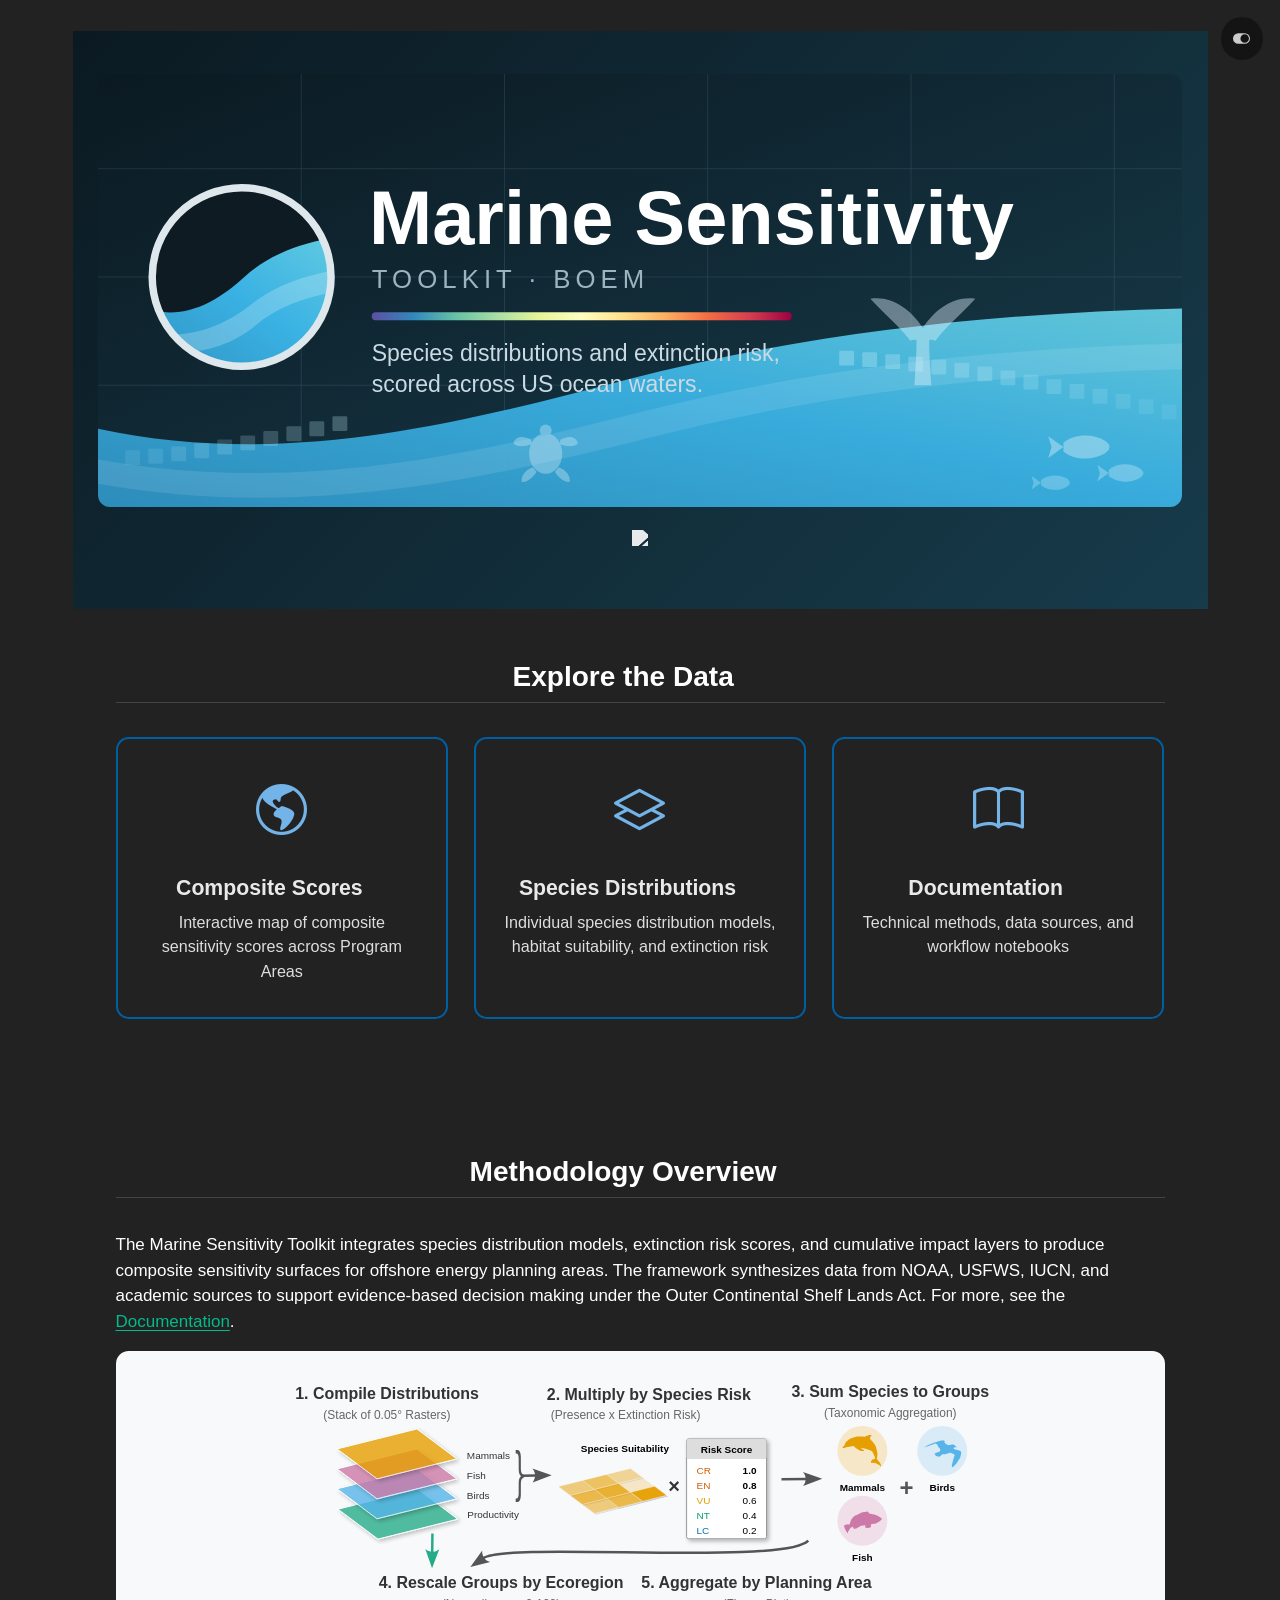
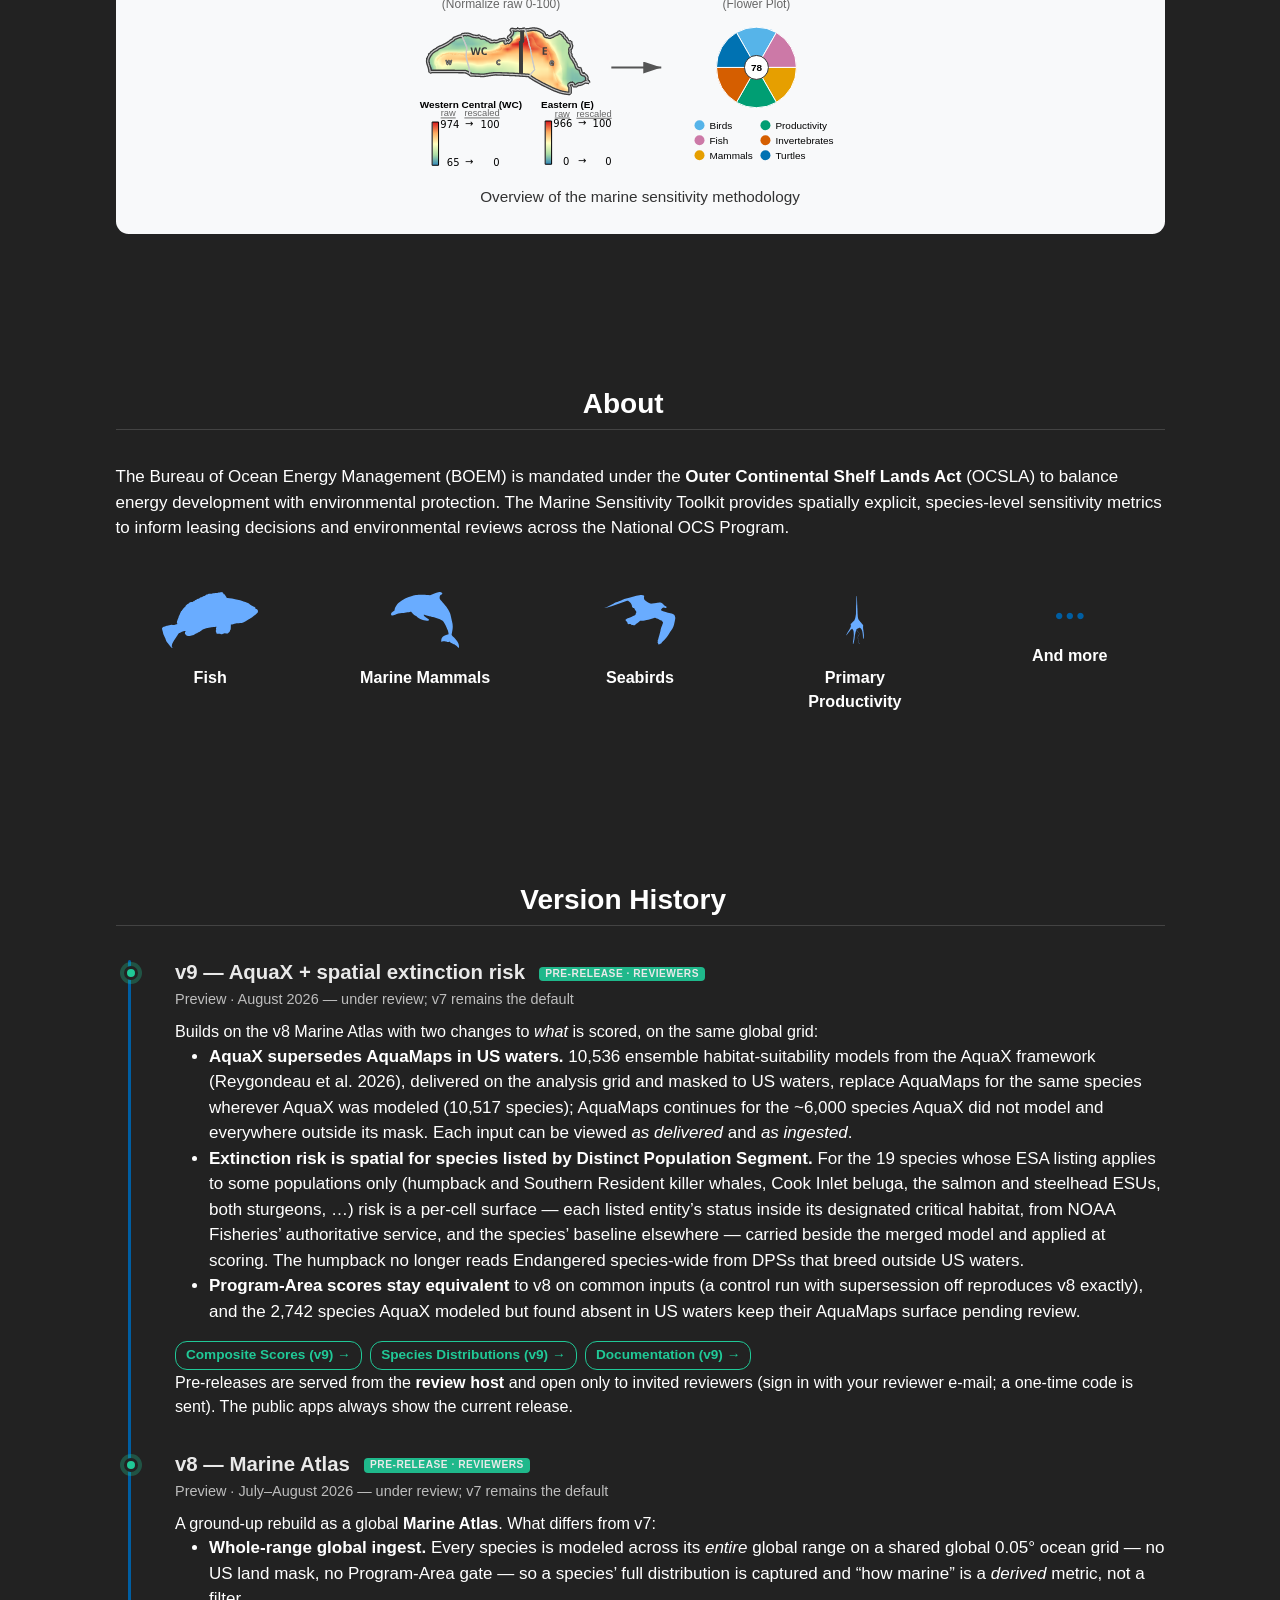
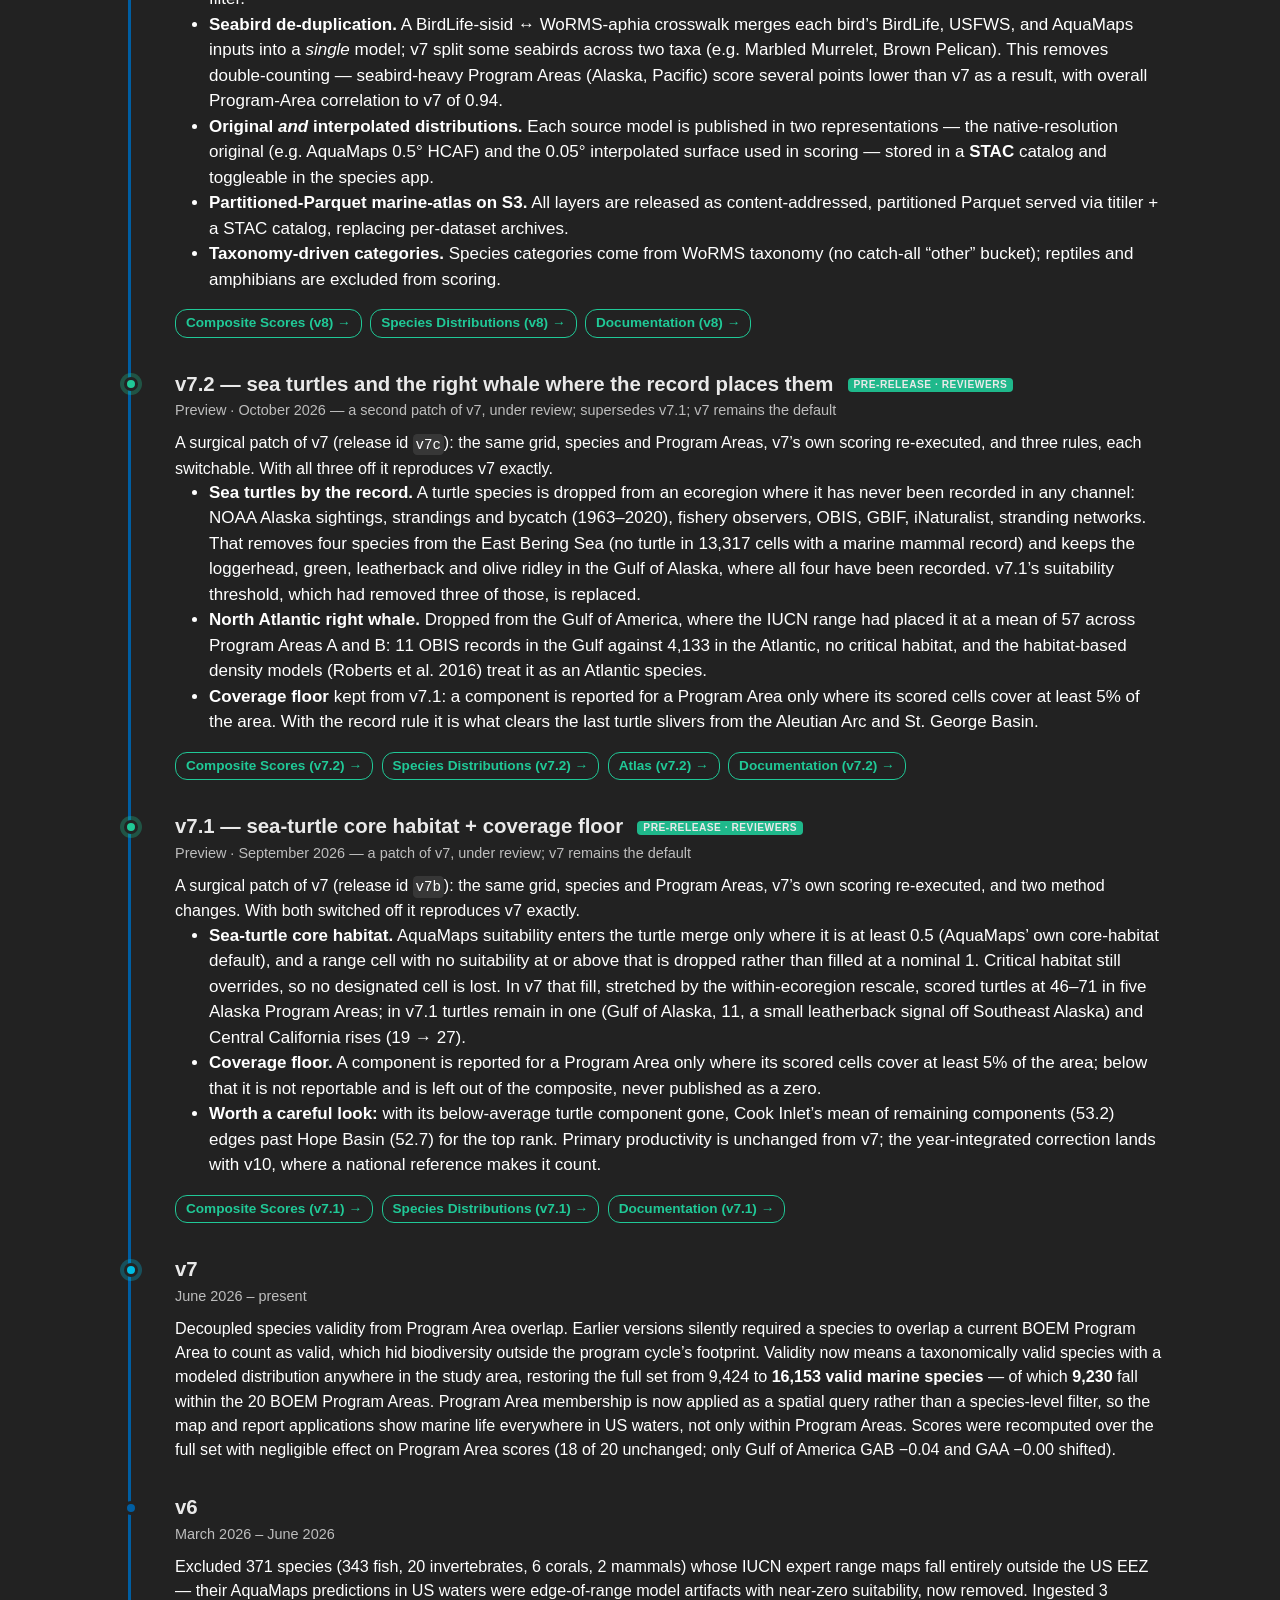
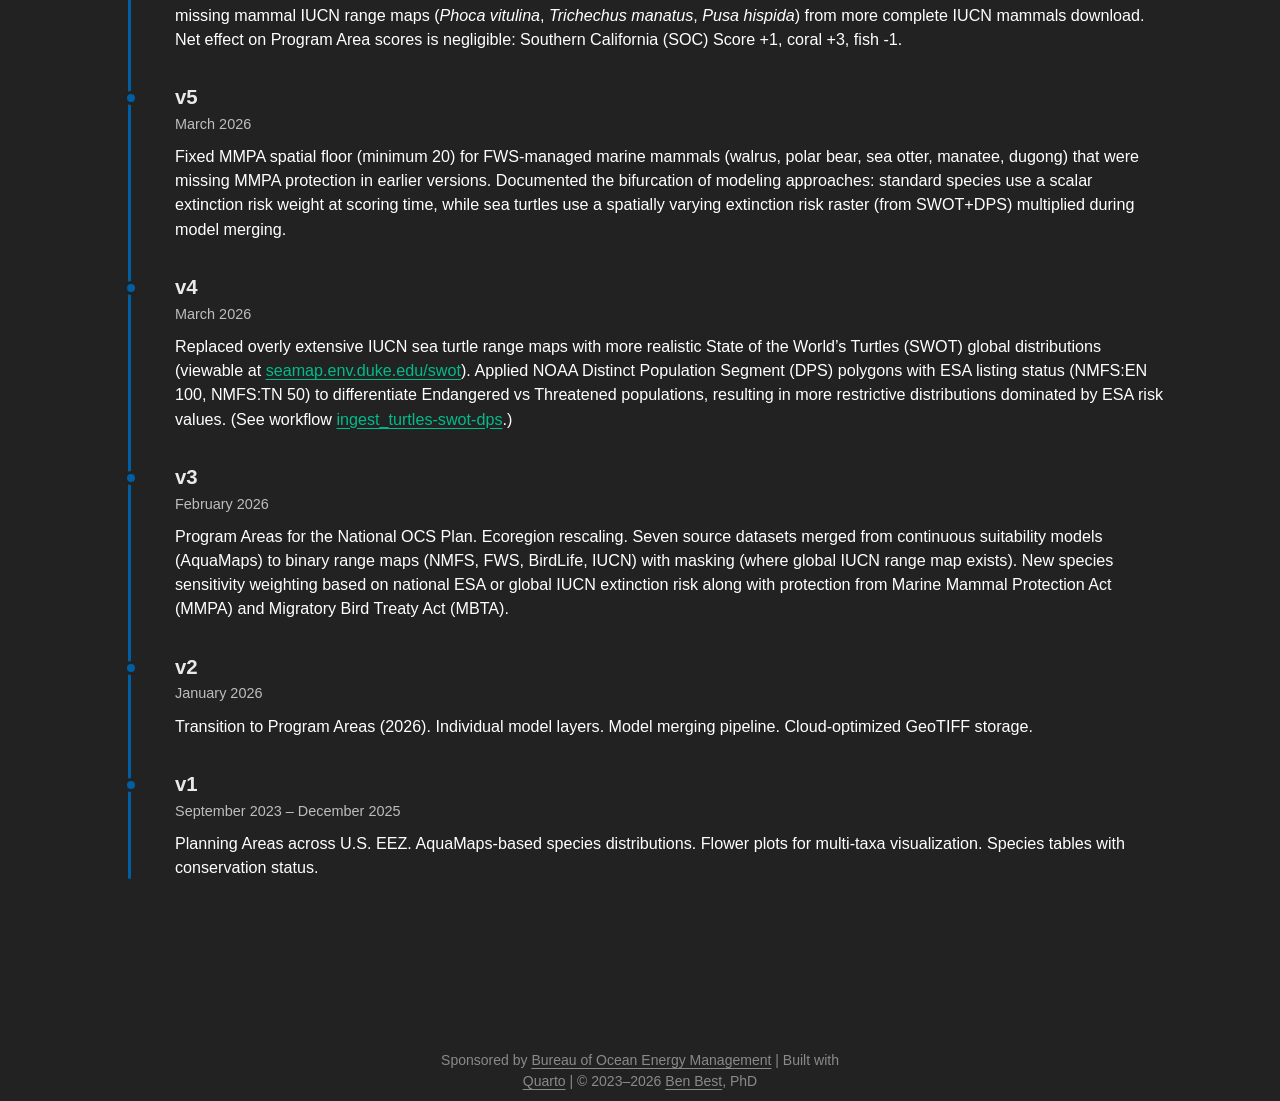
==== commit b0f6befc: "Built site for gh-pages" ====
--- a/index.html
+++ b/index.html
@@ -401,6 +401,22 @@
   <a href="https://preview.marinesensitivity.org/docs/v8/" target="_blank">Documentation (v8) →</a>
 </div>
 </section>
+<section id="v7.2-sea-turtles-and-the-right-whale-where-the-record-places-them-pre-release-reviewers" class="level3 timeline-item preview">
+<h3 class="anchored" data-anchor-id="v7.2-sea-turtles-and-the-right-whale-where-the-record-places-them-pre-release-reviewers">v7.2 — sea turtles and the right whale where the record places them <span class="badge-prerelease">PRE-RELEASE · REVIEWERS</span></h3>
+<p><span class="timeline-date">Preview · October 2026 — a second patch of v7, under review; supersedes v7.1; v7 remains the default</span></p>
+<p>A surgical patch of v7 (release id <code>v7c</code>): the same grid, species and Program Areas, v7’s own scoring re-executed, and three rules, each switchable. With all three off it reproduces v7 exactly.</p>
+<ul>
+<li><strong>Sea turtles by the record.</strong> A turtle species is dropped from an ecoregion where it has never been recorded in any channel: NOAA Alaska sightings, strandings and bycatch (1963–2020), fishery observers, OBIS, GBIF, iNaturalist, stranding networks. That removes four species from the East Bering Sea (no turtle in 13,317 cells with a marine mammal record) and keeps the loggerhead, green, leatherback and olive ridley in the Gulf of Alaska, where all four have been recorded. v7.1’s suitability threshold, which had removed three of those, is replaced.</li>
+<li><strong>North Atlantic right whale.</strong> Dropped from the Gulf of America, where the IUCN range had placed it at a mean of 57 across Program Areas A and B: 11 OBIS records in the Gulf against 4,133 in the Atlantic, no critical habitat, and the habitat-based density models (Roberts et al.&nbsp;2016) treat it as an Atlantic species.</li>
+<li><strong>Coverage floor</strong> kept from v7.1: a component is reported for a Program Area only where its scored cells cover at least 5% of the area. With the record rule it is what clears the last turtle slivers from the Aleutian Arc and St.&nbsp;George Basin.</li>
+</ul>
+<div class="timeline-apps">
+  <a href="https://preview.marinesensitivity.org/v7c/scores/" target="_blank">Composite Scores (v7.2) →</a>
+  <a href="https://preview.marinesensitivity.org/v7c/species/" target="_blank">Species Distributions (v7.2) →</a>
+  <a href="https://preview.marinesensitivity.org/v7c/atlas/" target="_blank">Atlas (v7.2) →</a>
+  <a href="https://preview.marinesensitivity.org/docs/v7c/" target="_blank">Documentation (v7.2) →</a>
+</div>
+</section>
 <section id="v7.1-sea-turtle-core-habitat-coverage-floor-pre-release-reviewers" class="level3 timeline-item preview">
 <h3 class="anchored" data-anchor-id="v7.1-sea-turtle-core-habitat-coverage-floor-pre-release-reviewers">v7.1 — sea-turtle core habitat + coverage floor <span class="badge-prerelease">PRE-RELEASE · REVIEWERS</span></h3>
 <p><span class="timeline-date">Preview · September 2026 — a patch of v7, under review; v7 remains the default</span></p>
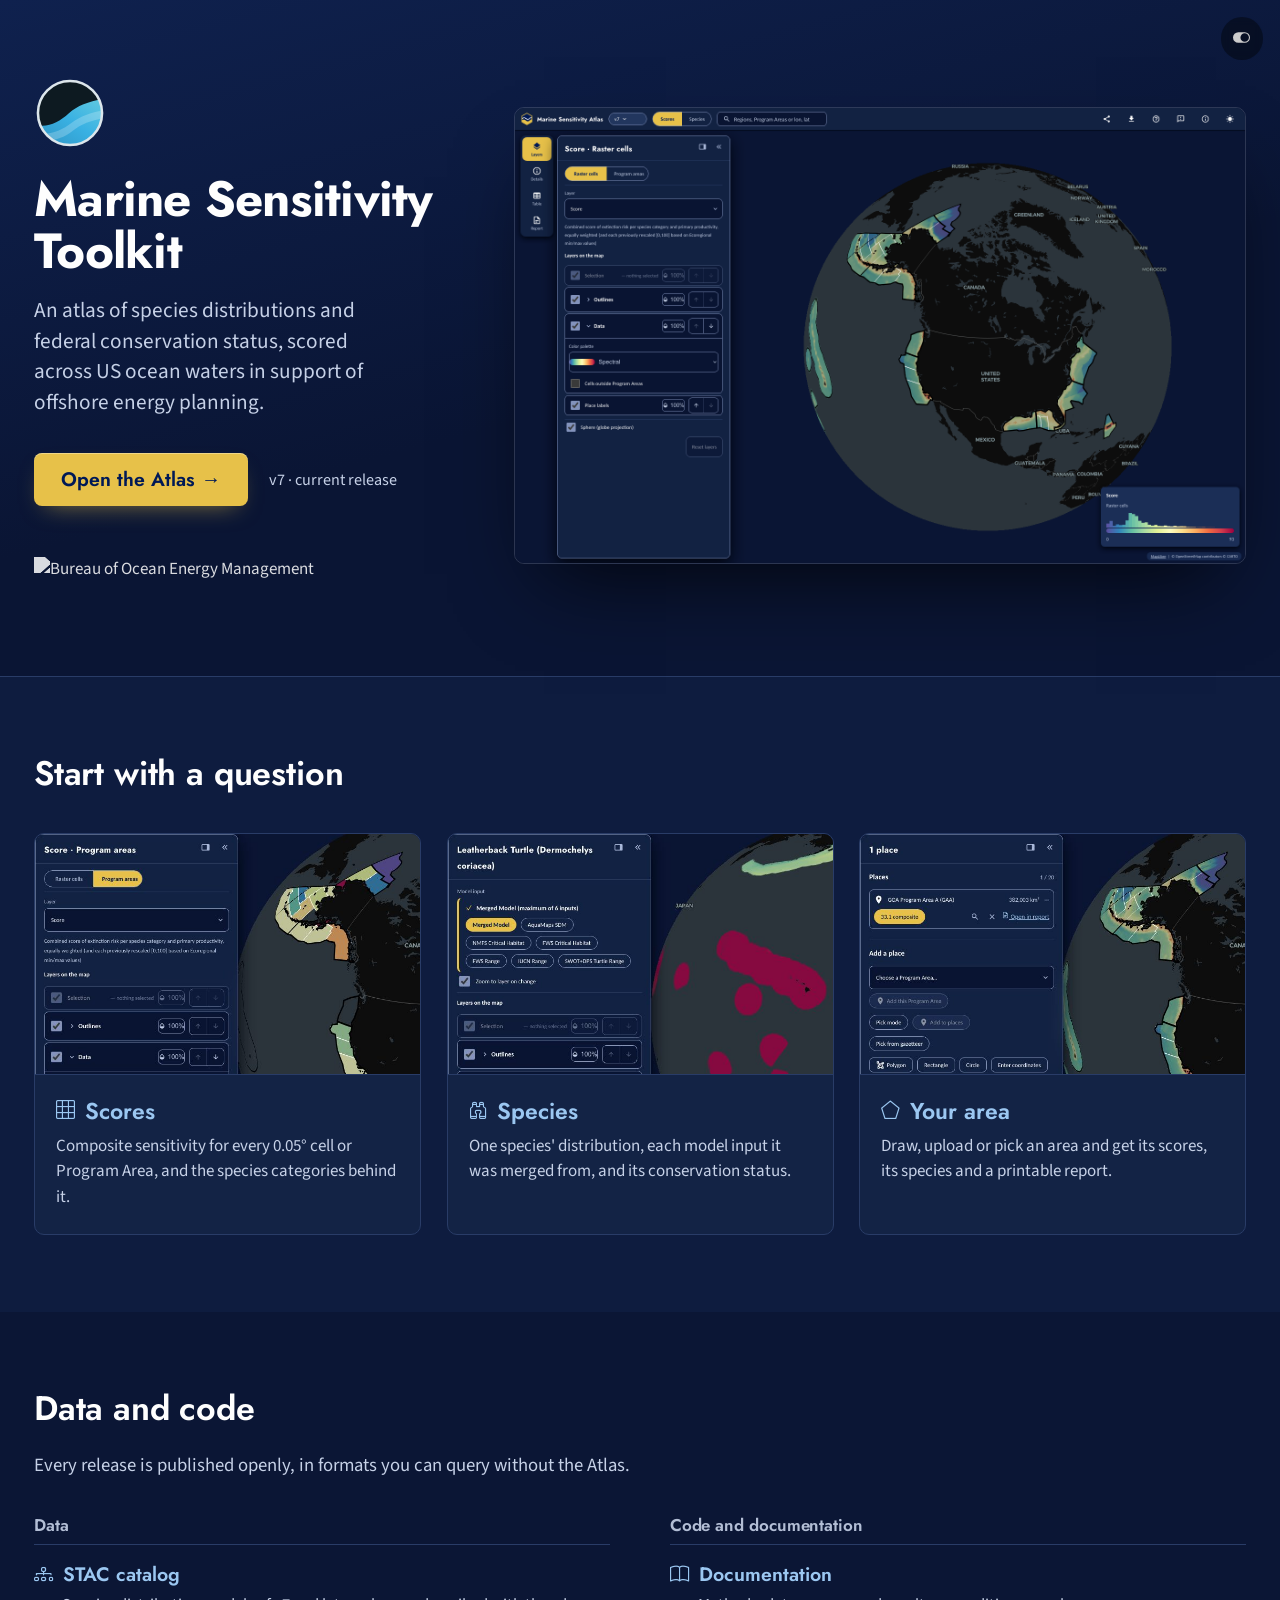
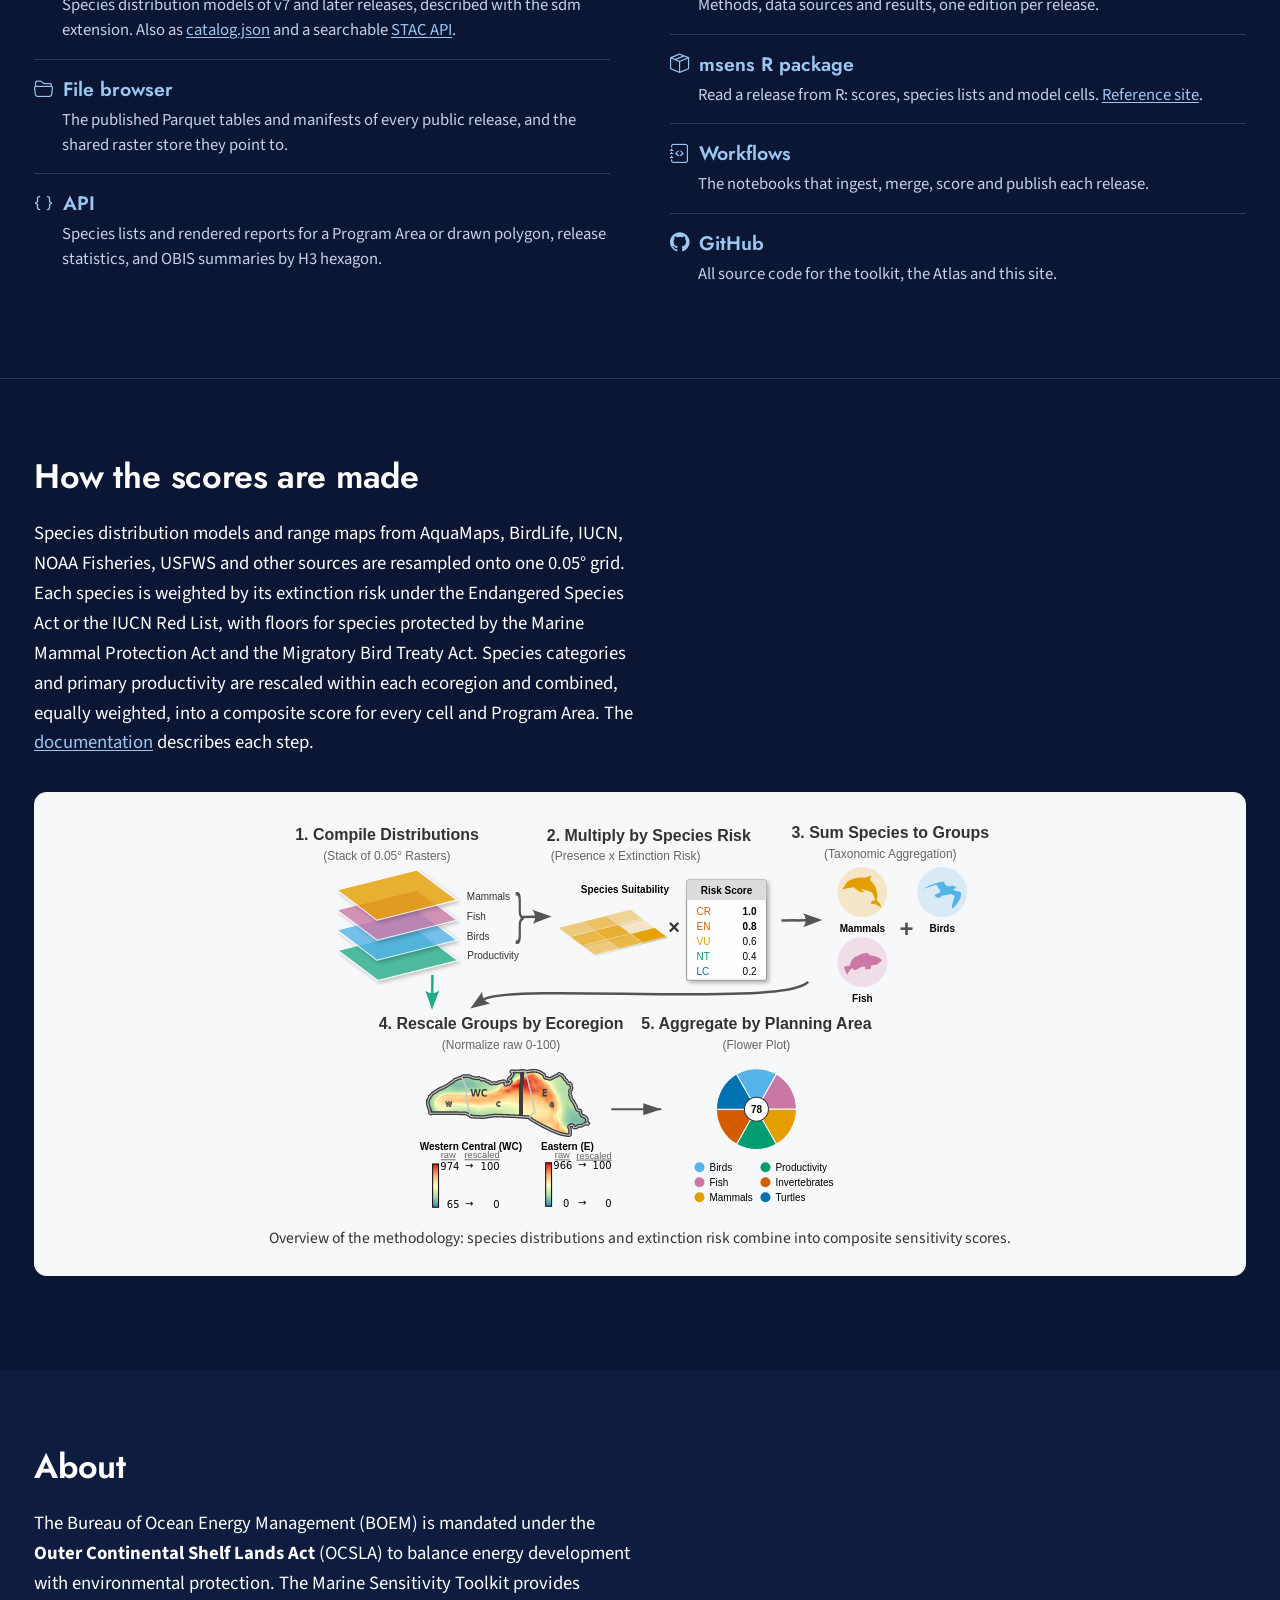
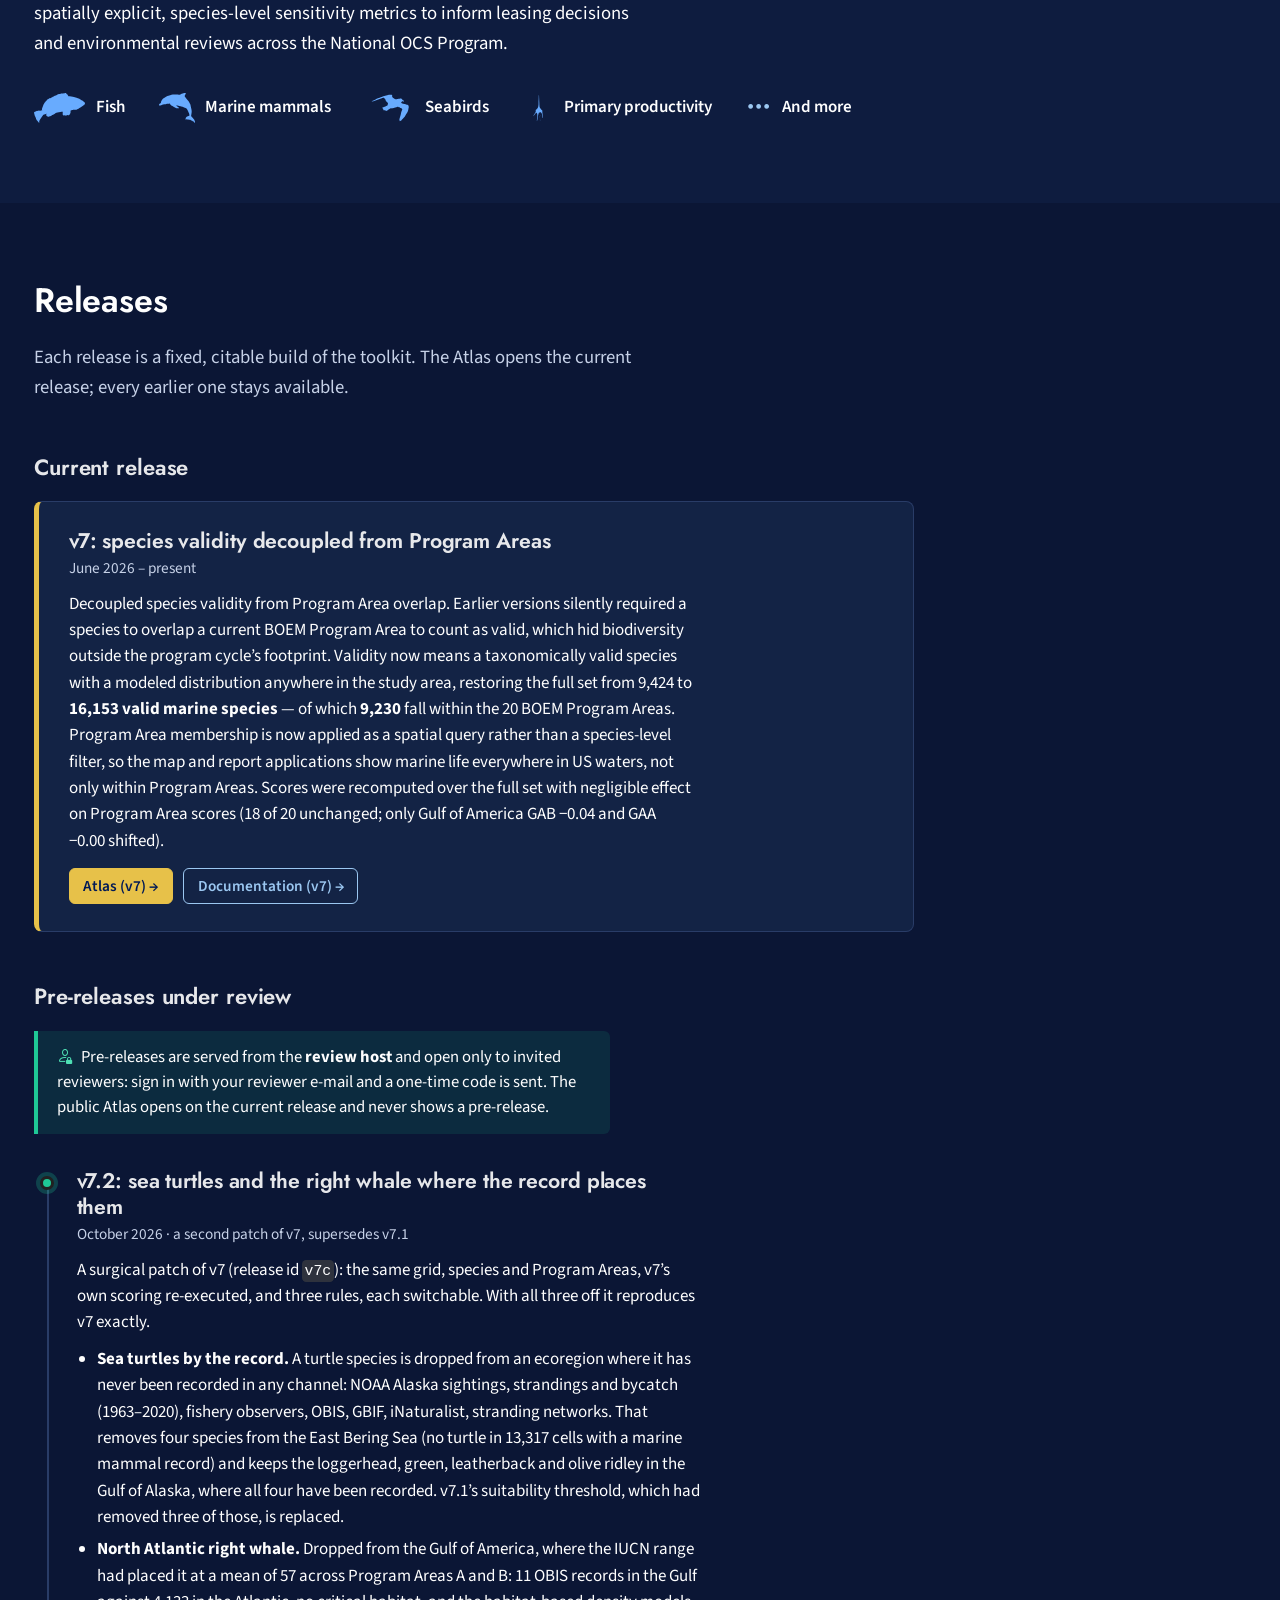
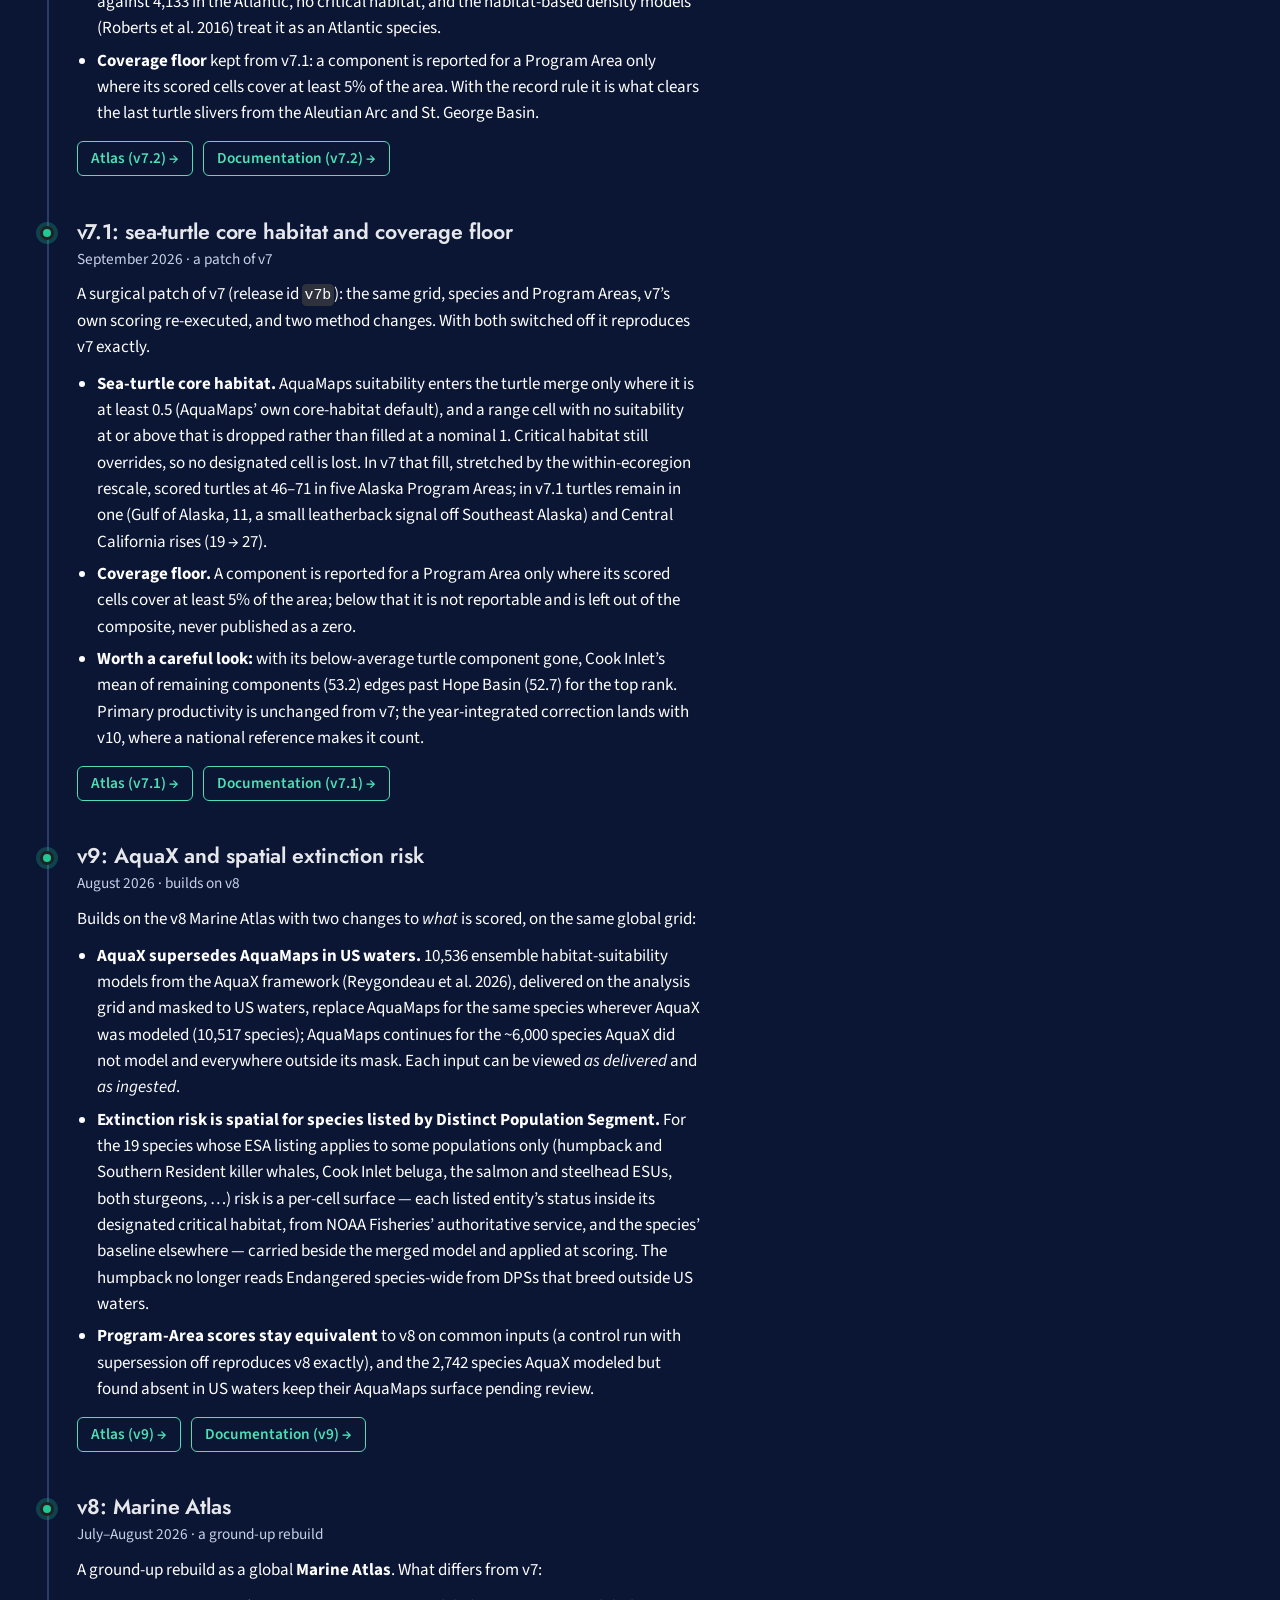
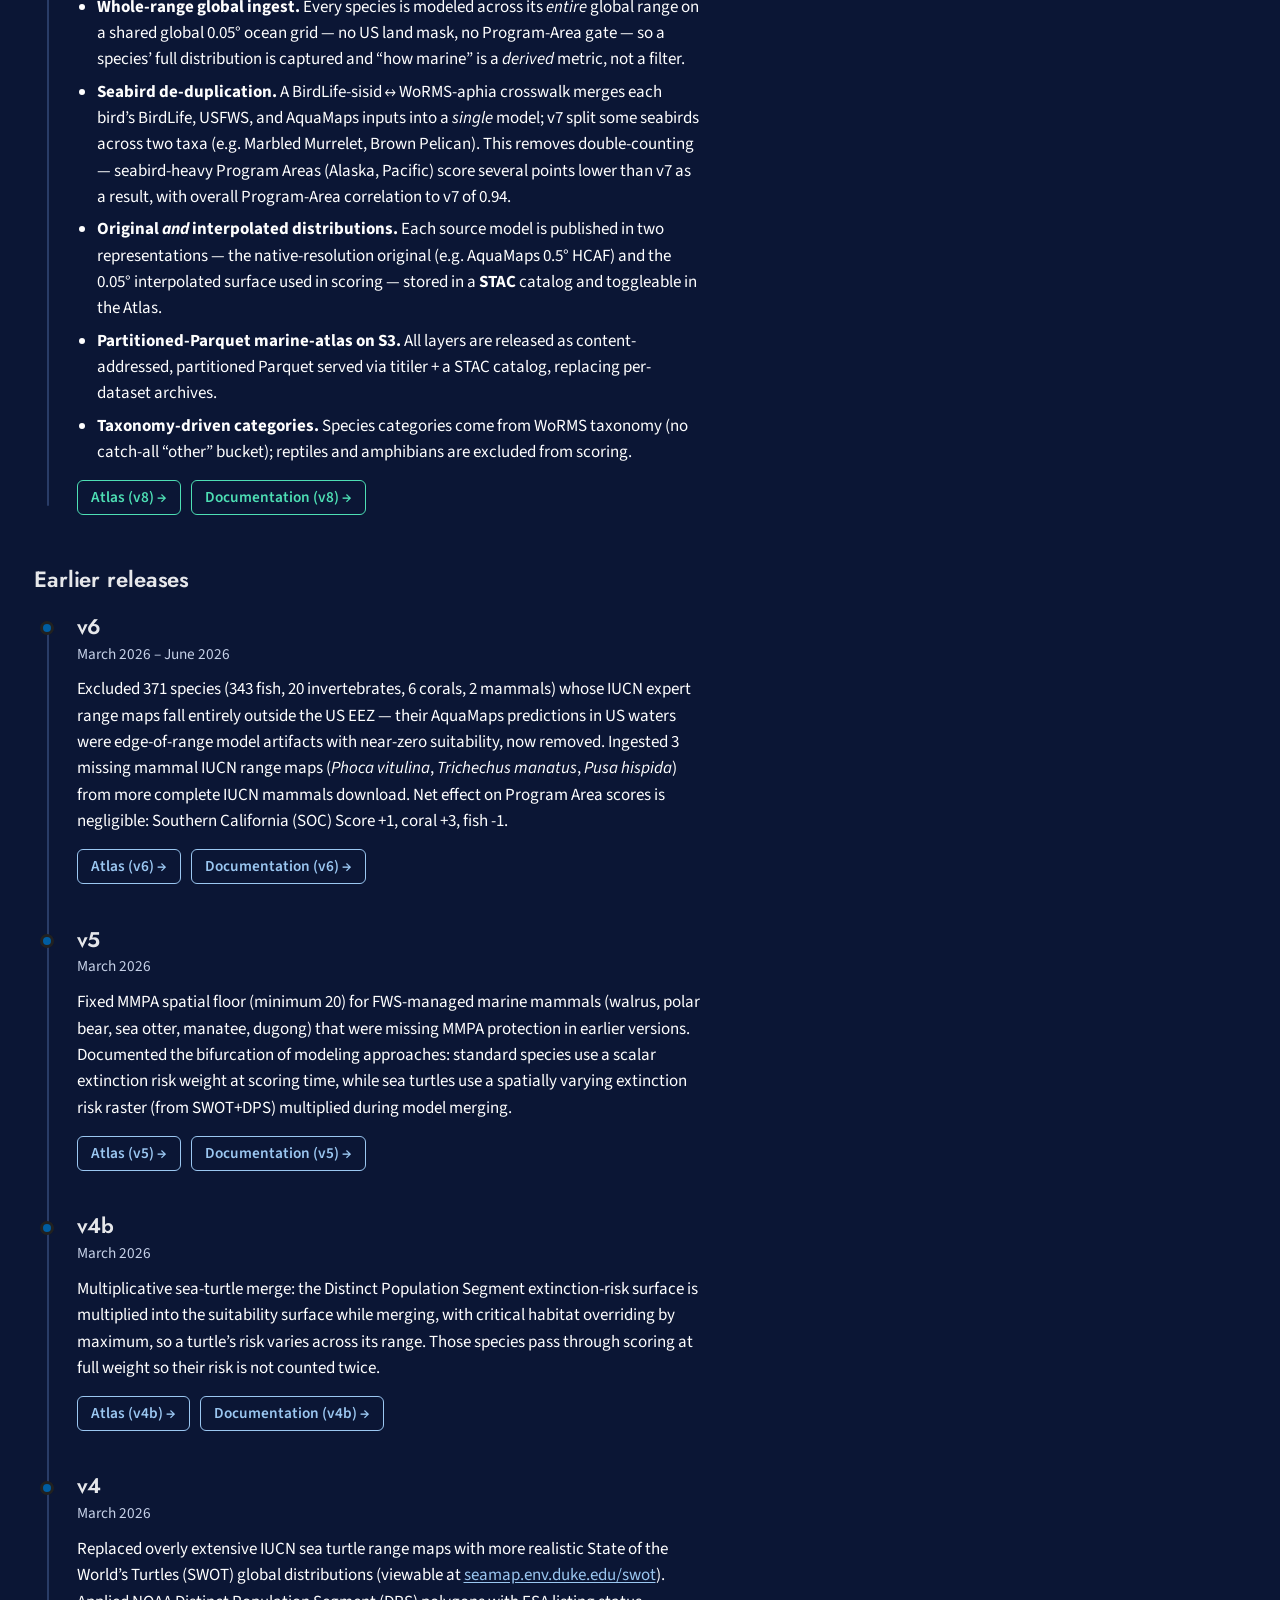
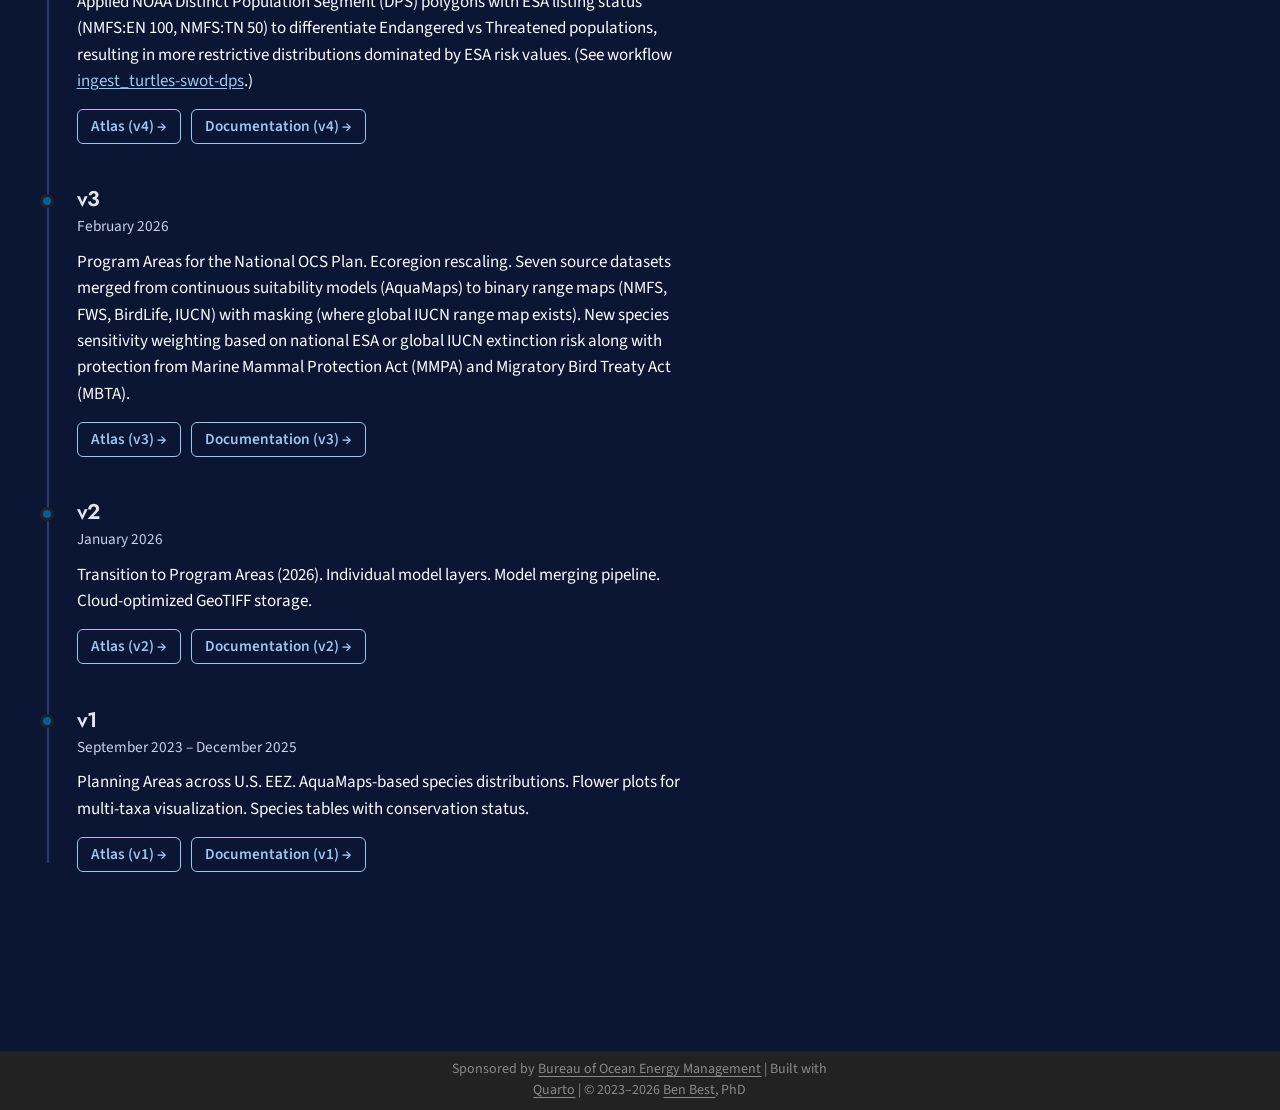
==== commit db74b9ab: "Built site for gh-pages" ====
--- a/index.html
+++ b/index.html
@@ -6,6 +6,7 @@
 
 <meta name="viewport" content="width=device-width, initial-scale=1.0, user-scalable=yes">
 
+<meta name="description" content="An atlas of marine species distributions and federal conservation status, scored across US ocean waters to support offshore energy planning.">
 
 <title>Marine Sensitivity Toolkit – MarineSensitivity.org</title>
 <style>
@@ -46,8 +47,8 @@
 <link href="site_libs/quarto-html/quarto-syntax-highlighting-dark-b626d73c4c936ccc3cb08be7d45d1df6.css" rel="stylesheet" class="quarto-color-scheme quarto-color-alternate" id="quarto-text-highlighting-styles">
 <script src="site_libs/bootstrap/bootstrap.min.js"></script>
 <link href="site_libs/bootstrap/bootstrap-icons.css" rel="stylesheet">
-<link href="site_libs/bootstrap/bootstrap-725a2243284669f74afac7a39480a8c2.min.css" rel="stylesheet" append-hash="true" class="quarto-color-scheme" id="quarto-bootstrap" data-mode="light">
-<link href="site_libs/bootstrap/bootstrap-dark-e8d6d9f6554235e6c9e81e425a912870.min.css" rel="stylesheet" append-hash="true" class="quarto-color-scheme quarto-color-alternate" id="quarto-bootstrap" data-mode="dark">
+<link href="site_libs/bootstrap/bootstrap-b037b05ee6b5ff67a791890d1ad9d11b.min.css" rel="stylesheet" append-hash="true" class="quarto-color-scheme" id="quarto-bootstrap" data-mode="light">
+<link href="site_libs/bootstrap/bootstrap-dark-a5e8ef6bcbe1a7b406e6d076db76ddec.min.css" rel="stylesheet" append-hash="true" class="quarto-color-scheme quarto-color-alternate" id="quarto-bootstrap" data-mode="dark">
 <script src="site_libs/quarto-contrib/glightbox/glightbox.min.js"></script>
 <link href="site_libs/quarto-contrib/glightbox/glightbox.min.css" rel="stylesheet">
 <link href="site_libs/quarto-contrib/glightbox/lightbox.css" rel="stylesheet">
@@ -97,19 +98,24 @@
   gtag('config', 'G-9HW6L751XG', { content_group: 'home' });
 </script>
 <link rel="stylesheet" href="https://cdn.jsdelivr.net/npm/bootstrap-icons@1.11.3/font/bootstrap-icons.min.css">
+<link rel="preconnect" href="https://fonts.googleapis.com">
+<link rel="preconnect" href="https://fonts.gstatic.com" crossorigin="">
+<link rel="stylesheet" href="https://fonts.googleapis.com/css2?family=Jost:wght@500;600;700&amp;family=Source+Sans+3:ital,wght@0,400;0,600;0,700;1,400&amp;display=swap">
 
 
 <meta property="og:title" content="Marine Sensitivity Toolkit">
-<meta property="og:description" content="">
-<meta property="og:image" content="https://MarineSensitivity.org/images/mst-hero.svg">
+<meta property="og:description" content="An atlas of marine species distributions and federal conservation status, scored across US ocean waters to support offshore energy planning.">
+<meta property="og:image" content="https://MarineSensitivity.org/images/atlas-hero.png">
 <meta property="og:site_name" content="MarineSensitivity.org">
-<meta property="og:image:alt" content="Marine Sensitivity Toolkit — species distributions and extinction risk, scored across US ocean waters">
+<meta property="og:image:height" content="1000">
+<meta property="og:image:width" content="1600">
 <meta name="twitter:title" content="Marine Sensitivity Toolkit">
-<meta name="twitter:description" content="">
-<meta name="twitter:image" content="https://MarineSensitivity.org/images/mst-hero.svg">
+<meta name="twitter:description" content="An atlas of marine species distributions and federal conservation status, scored across US ocean waters to support offshore energy planning.">
+<meta name="twitter:image" content="https://MarineSensitivity.org/images/atlas-hero.png">
 <meta name="twitter:creator" content="@ben_d_best">
 <meta name="twitter:site" content="@BOEM">
-<meta name="twitter:image:alt" content="Marine Sensitivity Toolkit — species distributions and extinction risk, scored across US ocean waters">
+<meta name="twitter:image-height" content="1000">
+<meta name="twitter:image-width" content="1600">
 <meta name="twitter:card" content="summary_large_image">
 </head>
 
@@ -288,187 +294,288 @@
 
 
 
-<!-- hero ----------------------------------------------------------------- -->
-<div class="hero">
-<div class="hero-content">
-<p><img src="images/mst-hero.svg" class="hero-art img-fluid" alt="Marine Sensitivity Toolkit — species distributions and extinction risk, scored across US ocean waters"></p>
-<div class="hero-text">
-<p><img src="images/mst-mark-dark.svg" class="mst-mark img-fluid" alt=""></p>
-<section id="marine-sensitivity-toolkit" class="level1">
-<h1>Marine Sensitivity Toolkit</h1>
-<div class="tagline">
-<p><em>atlas of species distributions and federal conservation status in support of U.S. offshore energy planning</em></p>
-</div>
-</section>
-</div>
-<p><img src="images/logo_BOEM.png" class="boem-logo img-fluid"></p>
-</div>
-</div>
-<!-- explore the data ----------------------------------------------------- -->
-<section id="explore-the-data" class="level2 section-container">
-<h2 class="anchored" data-anchor-id="explore-the-data">Explore the Data</h2>
-<div class="app-cards">
-  <a class="app-card" href="https://app.marinesensitivity.org/scores/" target="_blank">
-    <i class="bi bi-globe-americas"></i>
-    <h3 class="anchored">Composite Scores</h3>
-    <p>Interactive map of composite sensitivity scores across Program Areas</p>
-  </a>
-  <a class="app-card" href="https://app.marinesensitivity.org/species/" target="_blank">
-    <i class="bi bi-layers"></i>
-    <h3 class="anchored">Species Distributions</h3>
-    <p>Individual species distribution models, habitat suitability, and extinction risk</p>
-  </a>
-  <a class="app-card" href="https://marinesensitivity.org/docs/" target="_blank">
-    <i class="bi bi-book"></i>
-    <h3 class="anchored">Documentation</h3>
-    <p>Technical methods, data sources, and workflow notebooks</p>
-  </a>
-</div>
+<!-- hero: the Atlas is the front door ------------------------------------ -->
+<header class="hero">
+  <div class="hero-inner">
+    <div class="hero-text">
+      <img class="mst-mark" src="images/mst-mark-dark.svg" alt="">
+      <h1>Marine Sensitivity Toolkit</h1>
+      <p class="tagline">An atlas of species distributions and federal conservation status, scored across US ocean waters in support of offshore energy planning.</p>
+      <div class="hero-cta">
+        <a class="btn-atlas" href="https://marinesensitivity.org/atlas/">Open the Atlas →</a>
+        <span class="hero-release">v7 · current release</span>
+      </div>
+      <img class="boem-logo" src="images/logo_BOEM.png" alt="Bureau of Ocean Energy Management">
+    </div>
+    <figure class="hero-shot figure">
+      <img src="images/atlas-hero.png" width="1600" height="1000" alt="The Marine Sensitivity Atlas: a globe centred on North America with composite sensitivity scores drawn in a blue-to-red ramp along the US coasts, Alaska, the Gulf of America and Puerto Rico, beside the Layers panel for choosing the spatial unit, score layer and colour palette." class="figure-img">
+    </figure>
+  </div>
+</header>
+<!-- three ways into the Atlas -------------------------------------------- -->
+<section class="band band-entries" aria-labelledby="h-start">
+  <div class="band-inner">
+    <h2 id="h-start" class="anchored">Start with a question</h2>
+    <div class="entries">
+      <a class="entry" href="https://marinesensitivity.org/atlas/">
+        <img src="images/atlas/scores.jpg" width="720" height="450" loading="lazy" alt="The Atlas Scores view with Program Areas selected: Alaska Program Areas shaded by composite score.">
+        <span class="entry-body">
+          <span class="entry-title"><i class="bi bi-grid-3x3" aria-hidden="true"></i>Scores</span>
+          <span class="entry-text">Composite sensitivity for every 0.05° cell or Program Area, and the species categories behind it.</span>
+        </span>
+      </a>
+      <a class="entry" href="https://marinesensitivity.org/atlas/?lens=species">
+        <img src="images/atlas/species.jpg" width="720" height="450" loading="lazy" alt="The Atlas Species view for the leatherback turtle, listing its model inputs beside its merged distribution.">
+        <span class="entry-body">
+          <span class="entry-title"><i class="bi bi-binoculars" aria-hidden="true"></i>Species</span>
+          <span class="entry-text">One species' distribution, each model input it was merged from, and its conservation status.</span>
+        </span>
+      </a>
+      <a class="entry" href="https://marinesensitivity.org/atlas/?tool=report">
+        <img src="images/atlas/report.jpg" width="720" height="450" loading="lazy" alt="The Atlas Report panel with Gulf of America Program Area A (GAA) added as a place and its 33.1 composite score shown, above the Add a place controls.">
+        <span class="entry-body">
+          <span class="entry-title"><i class="bi bi-pentagon" aria-hidden="true"></i>Your area</span>
+          <span class="entry-text">Draw, upload or pick an area and get its scores, its species and a printable report.</span>
+        </span>
+      </a>
+    </div>
+  </div>
+</section>
+<!-- data & code ---------------------------------------------------------- -->
+<section class="band band-data" aria-labelledby="h-data">
+  <div class="band-inner">
+    <h2 id="h-data" class="anchored">Data and code</h2>
+    <p class="lede">Every release is published openly, in formats you can query without the Atlas.</p>
+    <div class="directory">
+      <div class="dir-group">
+        <h3 class="anchored">Data</h3>
+        <ul>
+          <li>
+            <a href="https://marinesensitivity.org/stac/"><i class="bi bi-diagram-3" aria-hidden="true"></i>STAC catalog</a>
+            <span>Species distribution models of v7 and later releases, described with the sdm extension. Also as <a href="https://marinesensitivity.org/stac/catalog.json">catalog.json</a> and a searchable <a href="https://stac-api.marinesensitivity.org/">STAC API</a>.</span>
+          </li>
+          <li>
+            <a href="https://storage.marinesensitivity.org/marine-atlas/"><i class="bi bi-folder2-open" aria-hidden="true"></i>File browser</a>
+            <span>The published Parquet tables and manifests of every public release, and the shared raster store they point to.</span>
+          </li>
+          <li>
+            <a href="https://api.marinesensitivity.org"><i class="bi bi-braces" aria-hidden="true"></i>API</a>
+            <span>Species lists and rendered reports for a Program Area or drawn polygon, release statistics, and OBIS summaries by H3 hexagon.</span>
+          </li>
+        </ul>
+      </div>
+      <div class="dir-group">
+        <h3 class="anchored">Code and documentation</h3>
+        <ul>
+          <li>
+            <a href="https://marinesensitivity.org/docs/"><i class="bi bi-book" aria-hidden="true"></i>Documentation</a>
+            <span>Methods, data sources and results, one edition per release.</span>
+          </li>
+          <li>
+            <a href="https://github.com/MarineSensitivity/msens"><i class="bi bi-box-seam" aria-hidden="true"></i>msens R package</a>
+            <span>Read a release from R: scores, species lists and model cells. <a href="https://marinesensitivity.org/msens/">Reference site</a>.</span>
+          </li>
+          <li>
+            <a href="https://marinesensitivity.org/workflows/"><i class="bi bi-journal-code" aria-hidden="true"></i>Workflows</a>
+            <span>The notebooks that ingest, merge, score and publish each release.</span>
+          </li>
+          <li>
+            <a href="https://github.com/MarineSensitivity"><i class="bi bi-github" aria-hidden="true"></i>GitHub</a>
+            <span>All source code for the toolkit, the Atlas and this site.</span>
+          </li>
+        </ul>
+      </div>
+    </div>
+  </div>
 </section>
 <!-- methodology ---------------------------------------------------------- -->
-<section id="methodology-overview" class="level2 section-container">
-<h2 class="anchored" data-anchor-id="methodology-overview">Methodology Overview</h2>
-<p>The Marine Sensitivity Toolkit integrates species distribution models, extinction risk scores, and cumulative impact layers to produce composite sensitivity surfaces for offshore energy planning areas. The framework synthesizes data from NOAA, USFWS, IUCN, and academic sources to support evidence-based decision making under the Outer Continental Shelf Lands Act. For more, see the <a href="https://marinesensitivity.org/docs/">Documentation</a>.</p>
+<div class="band band-method">
+<section id="methodology" class="level2 band-inner">
+<h2 class="anchored" data-anchor-id="methodology">How the scores are made</h2>
+<div class="method-text">
+<p>Species distribution models and range maps from AquaMaps, BirdLife, IUCN, NOAA Fisheries, USFWS and other sources are resampled onto one 0.05° grid. Each species is weighted by its extinction risk under the Endangered Species Act or the IUCN Red List, with floors for species protected by the Marine Mammal Protection Act and the Migratory Bird Treaty Act. Species categories and primary productivity are rescaled within each ecoregion and combined, equally weighted, into a composite score for every cell and Program Area. The <a href="https://marinesensitivity.org/docs/">documentation</a> describes each step.</p>
+</div>
 <div class="method-figure">
 <div class="quarto-figure quarto-figure-center">
 <figure class="figure">
-<p><a href="images/overview-methods.svg" class="lightbox" data-gallery="quarto-lightbox-gallery-1" title="Overview of the marine sensitivity methodology"><img src="images/overview-methods.svg" class="img-fluid figure-img" alt="Overview of the marine sensitivity methodology"></a></p>
-<figcaption>Overview of the marine sensitivity methodology</figcaption>
+<p><a href="images/overview-methods.svg" class="lightbox" data-gallery="quarto-lightbox-gallery-1" title="Overview of the methodology: species distributions and extinction risk combine into composite sensitivity scores."><img src="images/overview-methods.svg" class="img-fluid figure-img" alt="Overview of the methodology: species distributions and extinction risk combine into composite sensitivity scores."></a></p>
+<figcaption>Overview of the methodology: species distributions and extinction risk combine into composite sensitivity scores.</figcaption>
 </figure>
 </div>
 </div>
 </section>
+</div>
 <!-- about ---------------------------------------------------------------- -->
-<section id="about" class="level2 section-container">
+<div class="band band-about">
+<section id="about" class="level2 band-inner">
 <h2 class="anchored" data-anchor-id="about">About</h2>
 <p>The Bureau of Ocean Energy Management (BOEM) is mandated under the <strong>Outer Continental Shelf Lands Act</strong> (OCSLA) to balance energy development with environmental protection. The Marine Sensitivity Toolkit provides spatially explicit, species-level sensitivity metrics to inform leasing decisions and environmental reviews across the National OCS Program.</p>
-<div class="about-stats">
-<div class="stat-item">
-<p><img src="images/icons/fish.svg" class="stat-icon img-fluid"></p>
-<p><span class="stat-label">Fish</span></p>
-</div>
-<div class="stat-item">
-<p><img src="images/icons/mammal.svg" class="stat-icon img-fluid"></p>
-<p><span class="stat-label">Marine Mammals</span></p>
-</div>
-<div class="stat-item">
-<p><img src="images/icons/bird.svg" class="stat-icon img-fluid"></p>
-<p><span class="stat-label">Seabirds</span></p>
-</div>
-<div class="stat-item">
-<p><img src="images/icons/productivity.svg" class="stat-icon img-fluid"></p>
-<p><span class="stat-label">Primary Productivity</span></p>
-</div>
-<div class="stat-item">
-<p><i class="bi bi-three-dots"></i> <span class="stat-label">And more</span></p>
-</div>
-</div>
-</section>
-<!-- version history ------------------------------------------------------ -->
-<section id="version-history" class="level2 section-container">
-<h2 class="anchored" data-anchor-id="version-history">Version History</h2>
-<div class="timeline">
-<section id="v9-aquax-spatial-extinction-risk-pre-release-reviewers" class="level3 timeline-item preview">
-<h3 class="anchored" data-anchor-id="v9-aquax-spatial-extinction-risk-pre-release-reviewers">v9 — AquaX + spatial extinction risk <span class="badge-prerelease">PRE-RELEASE · REVIEWERS</span></h3>
-<p><span class="timeline-date">Preview · August 2026 — under review; v7 remains the default</span></p>
+<ul class="taxa" aria-label="Scored groups">
+  <li><img src="images/icons/fish.svg" alt="">Fish</li>
+  <li><img src="images/icons/mammal.svg" alt="">Marine mammals</li>
+  <li><img src="images/icons/bird.svg" alt="">Seabirds</li>
+  <li><img src="images/icons/productivity.svg" alt="">Primary productivity</li>
+  <li><i class="bi bi-three-dots" aria-hidden="true"></i>And more</li>
+</ul>
+</section>
+</div>
+<!-- releases ------------------------------------------------------------- -->
+<div class="band band-releases">
+<section id="releases" class="level2 band-inner">
+<h2 class="anchored" data-anchor-id="releases">Releases</h2>
+<div class="release-lede">
+<p>Each release is a fixed, citable build of the toolkit. The Atlas opens the current release; every earlier one stays available.</p>
+</div>
+<section id="current-release" class="level3 release-group-title">
+<h3 class="anchored" data-anchor-id="current-release">Current release</h3>
+</section>
+<div class="timeline timeline-current">
+<section id="v7-species-validity-decoupled-from-program-areas" class="level4 timeline-item current">
+<h4 class="anchored" data-anchor-id="v7-species-validity-decoupled-from-program-areas">v7: species validity decoupled from Program Areas</h4>
+<p><span class="timeline-date">June 2026 – present</span></p>
+<p>Decoupled species validity from Program Area overlap. Earlier versions silently required a species to overlap a current BOEM Program Area to count as valid, which hid biodiversity outside the program cycle’s footprint. Validity now means a taxonomically valid species with a modeled distribution anywhere in the study area, restoring the full set from 9,424 to <strong>16,153 valid marine species</strong> — of which <strong>9,230</strong> fall within the 20 BOEM Program Areas. Program Area membership is now applied as a spatial query rather than a species-level filter, so the map and report applications show marine life everywhere in US waters, not only within Program Areas. Scores were recomputed over the full set with negligible effect on Program Area scores (18 of 20 unchanged; only Gulf of America GAB −0.04 and GAA −0.00 shifted).</p>
+<div class="release-links">
+  <a href="https://marinesensitivity.org/atlas/?ver=v7">Atlas (v7) →</a>
+  <a href="https://marinesensitivity.org/docs/v7/">Documentation (v7) →</a>
+</div>
+</section>
+</div>
+<section id="pre-releases-under-review" class="level3 release-group-title">
+<h3 class="anchored" data-anchor-id="pre-releases-under-review">Pre-releases under review</h3>
+</section>
+<div class="reviewer-note">
+<p><i class="bi bi-person-lock" aria-hidden="true"></i> Pre-releases are served from the <strong>review host</strong> and open only to invited reviewers: sign in with your reviewer e-mail and a one-time code is sent. The public Atlas opens on the current release and never shows a pre-release.</p>
+</div>
+<div class="timeline timeline-preview">
+<section id="v7.2-sea-turtles-and-the-right-whale-where-the-record-places-them" class="level4 timeline-item preview">
+<h4 class="anchored" data-anchor-id="v7.2-sea-turtles-and-the-right-whale-where-the-record-places-them">v7.2: sea turtles and the right whale where the record places them</h4>
+<p><span class="timeline-date">October 2026 · a second patch of v7, supersedes v7.1</span></p>
+<p>A surgical patch of v7 (release id <code>v7c</code>): the same grid, species and Program Areas, v7’s own scoring re-executed, and three rules, each switchable. With all three off it reproduces v7 exactly.</p>
+<ul>
+<li><strong>Sea turtles by the record.</strong> A turtle species is dropped from an ecoregion where it has never been recorded in any channel: NOAA Alaska sightings, strandings and bycatch (1963–2020), fishery observers, OBIS, GBIF, iNaturalist, stranding networks. That removes four species from the East Bering Sea (no turtle in 13,317 cells with a marine mammal record) and keeps the loggerhead, green, leatherback and olive ridley in the Gulf of Alaska, where all four have been recorded. v7.1’s suitability threshold, which had removed three of those, is replaced.</li>
+<li><strong>North Atlantic right whale.</strong> Dropped from the Gulf of America, where the IUCN range had placed it at a mean of 57 across Program Areas A and B: 11 OBIS records in the Gulf against 4,133 in the Atlantic, no critical habitat, and the habitat-based density models (Roberts et al.&nbsp;2016) treat it as an Atlantic species.</li>
+<li><strong>Coverage floor</strong> kept from v7.1: a component is reported for a Program Area only where its scored cells cover at least 5% of the area. With the record rule it is what clears the last turtle slivers from the Aleutian Arc and St.&nbsp;George Basin.</li>
+</ul>
+<div class="release-links">
+  <a href="https://preview.marinesensitivity.org/v7c/atlas/">Atlas (v7.2) →</a>
+  <a href="https://preview.marinesensitivity.org/docs/v7c/">Documentation (v7.2) →</a>
+</div>
+</section>
+<section id="v7.1-sea-turtle-core-habitat-and-coverage-floor" class="level4 timeline-item preview">
+<h4 class="anchored" data-anchor-id="v7.1-sea-turtle-core-habitat-and-coverage-floor">v7.1: sea-turtle core habitat and coverage floor</h4>
+<p><span class="timeline-date">September 2026 · a patch of v7</span></p>
+<p>A surgical patch of v7 (release id <code>v7b</code>): the same grid, species and Program Areas, v7’s own scoring re-executed, and two method changes. With both switched off it reproduces v7 exactly.</p>
+<ul>
+<li><strong>Sea-turtle core habitat.</strong> AquaMaps suitability enters the turtle merge only where it is at least 0.5 (AquaMaps’ own core-habitat default), and a range cell with no suitability at or above that is dropped rather than filled at a nominal 1. Critical habitat still overrides, so no designated cell is lost. In v7 that fill, stretched by the within-ecoregion rescale, scored turtles at 46–71 in five Alaska Program Areas; in v7.1 turtles remain in one (Gulf of Alaska, 11, a small leatherback signal off Southeast Alaska) and Central California rises (19 → 27).</li>
+<li><strong>Coverage floor.</strong> A component is reported for a Program Area only where its scored cells cover at least 5% of the area; below that it is not reportable and is left out of the composite, never published as a zero.</li>
+<li><strong>Worth a careful look:</strong> with its below-average turtle component gone, Cook Inlet’s mean of remaining components (53.2) edges past Hope Basin (52.7) for the top rank. Primary productivity is unchanged from v7; the year-integrated correction lands with v10, where a national reference makes it count.</li>
+</ul>
+<div class="release-links">
+  <a href="https://preview.marinesensitivity.org/v7b/atlas/">Atlas (v7.1) →</a>
+  <a href="https://preview.marinesensitivity.org/docs/v7b/">Documentation (v7.1) →</a>
+</div>
+</section>
+<section id="v9-aquax-and-spatial-extinction-risk" class="level4 timeline-item preview">
+<h4 class="anchored" data-anchor-id="v9-aquax-and-spatial-extinction-risk">v9: AquaX and spatial extinction risk</h4>
+<p><span class="timeline-date">August 2026 · builds on v8</span></p>
 <p>Builds on the v8 Marine Atlas with two changes to <em>what</em> is scored, on the same global grid:</p>
 <ul>
 <li><strong>AquaX supersedes AquaMaps in US waters.</strong> 10,536 ensemble habitat-suitability models from the AquaX framework (Reygondeau et al.&nbsp;2026), delivered on the analysis grid and masked to US waters, replace AquaMaps for the same species wherever AquaX was modeled (10,517 species); AquaMaps continues for the ~6,000 species AquaX did not model and everywhere outside its mask. Each input can be viewed <em>as delivered</em> and <em>as ingested</em>.</li>
 <li><strong>Extinction risk is spatial for species listed by Distinct Population Segment.</strong> For the 19 species whose ESA listing applies to some populations only (humpback and Southern Resident killer whales, Cook Inlet beluga, the salmon and steelhead ESUs, both sturgeons, …) risk is a per-cell surface — each listed entity’s status inside its designated critical habitat, from NOAA Fisheries’ authoritative service, and the species’ baseline elsewhere — carried beside the merged model and applied at scoring. The humpback no longer reads Endangered species-wide from DPSs that breed outside US waters.</li>
 <li><strong>Program-Area scores stay equivalent</strong> to v8 on common inputs (a control run with supersession off reproduces v8 exactly), and the 2,742 species AquaX modeled but found absent in US waters keep their AquaMaps surface pending review.</li>
 </ul>
-<div class="timeline-apps">
-  <a href="https://preview.marinesensitivity.org/v9/scores/" target="_blank">Composite Scores (v9) →</a>
-  <a href="https://preview.marinesensitivity.org/v9/species/" target="_blank">Species Distributions (v9) →</a>
-  <a href="https://preview.marinesensitivity.org/docs/v9/" target="_blank">Documentation (v9) →</a>
-</div>
-<p>Pre-releases are served from the <strong>review host</strong> and open only to invited reviewers (sign in with your reviewer e-mail; a one-time code is sent). The public apps always show the current release.</p>
-</section>
-<section id="v8-marine-atlas-pre-release-reviewers" class="level3 timeline-item preview">
-<h3 class="anchored" data-anchor-id="v8-marine-atlas-pre-release-reviewers">v8 — Marine Atlas <span class="badge-prerelease">PRE-RELEASE · REVIEWERS</span></h3>
-<p><span class="timeline-date">Preview · July–August 2026 — under review; v7 remains the default</span></p>
+<div class="release-links">
+  <a href="https://preview.marinesensitivity.org/v9/atlas/">Atlas (v9) →</a>
+  <a href="https://preview.marinesensitivity.org/docs/v9/">Documentation (v9) →</a>
+</div>
+</section>
+<section id="v8-marine-atlas" class="level4 timeline-item preview">
+<h4 class="anchored" data-anchor-id="v8-marine-atlas">v8: Marine Atlas</h4>
+<p><span class="timeline-date">July–August 2026 · a ground-up rebuild</span></p>
 <p>A ground-up rebuild as a global <strong>Marine Atlas</strong>. What differs from v7:</p>
 <ul>
 <li><strong>Whole-range global ingest.</strong> Every species is modeled across its <em>entire</em> global range on a shared global 0.05° ocean grid — no US land mask, no Program-Area gate — so a species’ full distribution is captured and “how marine” is a <em>derived</em> metric, not a filter.</li>
 <li><strong>Seabird de-duplication.</strong> A BirdLife-sisid ↔︎ WoRMS-aphia crosswalk merges each bird’s BirdLife, USFWS, and AquaMaps inputs into a <em>single</em> model; v7 split some seabirds across two taxa (e.g.&nbsp;Marbled Murrelet, Brown Pelican). This removes double-counting — seabird-heavy Program Areas (Alaska, Pacific) score several points lower than v7 as a result, with overall Program-Area correlation to v7 of 0.94.</li>
-<li><strong>Original <em>and</em> interpolated distributions.</strong> Each source model is published in two representations — the native-resolution original (e.g.&nbsp;AquaMaps 0.5° HCAF) and the 0.05° interpolated surface used in scoring — stored in a <strong>STAC</strong> catalog and toggleable in the species app.</li>
+<li><strong>Original <em>and</em> interpolated distributions.</strong> Each source model is published in two representations — the native-resolution original (e.g.&nbsp;AquaMaps 0.5° HCAF) and the 0.05° interpolated surface used in scoring — stored in a <strong>STAC</strong> catalog and toggleable in the Atlas.</li>
 <li><strong>Partitioned-Parquet marine-atlas on S3.</strong> All layers are released as content-addressed, partitioned Parquet served via titiler + a STAC catalog, replacing per-dataset archives.</li>
 <li><strong>Taxonomy-driven categories.</strong> Species categories come from WoRMS taxonomy (no catch-all “other” bucket); reptiles and amphibians are excluded from scoring.</li>
 </ul>
-<div class="timeline-apps">
-  <a href="https://preview.marinesensitivity.org/v8/scores/" target="_blank">Composite Scores (v8) →</a>
-  <a href="https://preview.marinesensitivity.org/v8/species/" target="_blank">Species Distributions (v8) →</a>
-  <a href="https://preview.marinesensitivity.org/docs/v8/" target="_blank">Documentation (v8) →</a>
-</div>
-</section>
-<section id="v7.2-sea-turtles-and-the-right-whale-where-the-record-places-them-pre-release-reviewers" class="level3 timeline-item preview">
-<h3 class="anchored" data-anchor-id="v7.2-sea-turtles-and-the-right-whale-where-the-record-places-them-pre-release-reviewers">v7.2 — sea turtles and the right whale where the record places them <span class="badge-prerelease">PRE-RELEASE · REVIEWERS</span></h3>
-<p><span class="timeline-date">Preview · October 2026 — a second patch of v7, under review; supersedes v7.1; v7 remains the default</span></p>
-<p>A surgical patch of v7 (release id <code>v7c</code>): the same grid, species and Program Areas, v7’s own scoring re-executed, and three rules, each switchable. With all three off it reproduces v7 exactly.</p>
-<ul>
-<li><strong>Sea turtles by the record.</strong> A turtle species is dropped from an ecoregion where it has never been recorded in any channel: NOAA Alaska sightings, strandings and bycatch (1963–2020), fishery observers, OBIS, GBIF, iNaturalist, stranding networks. That removes four species from the East Bering Sea (no turtle in 13,317 cells with a marine mammal record) and keeps the loggerhead, green, leatherback and olive ridley in the Gulf of Alaska, where all four have been recorded. v7.1’s suitability threshold, which had removed three of those, is replaced.</li>
-<li><strong>North Atlantic right whale.</strong> Dropped from the Gulf of America, where the IUCN range had placed it at a mean of 57 across Program Areas A and B: 11 OBIS records in the Gulf against 4,133 in the Atlantic, no critical habitat, and the habitat-based density models (Roberts et al.&nbsp;2016) treat it as an Atlantic species.</li>
-<li><strong>Coverage floor</strong> kept from v7.1: a component is reported for a Program Area only where its scored cells cover at least 5% of the area. With the record rule it is what clears the last turtle slivers from the Aleutian Arc and St.&nbsp;George Basin.</li>
-</ul>
-<div class="timeline-apps">
-  <a href="https://preview.marinesensitivity.org/v7c/scores/" target="_blank">Composite Scores (v7.2) →</a>
-  <a href="https://preview.marinesensitivity.org/v7c/species/" target="_blank">Species Distributions (v7.2) →</a>
-  <a href="https://preview.marinesensitivity.org/v7c/atlas/" target="_blank">Atlas (v7.2) →</a>
-  <a href="https://preview.marinesensitivity.org/docs/v7c/" target="_blank">Documentation (v7.2) →</a>
-</div>
-</section>
-<section id="v7.1-sea-turtle-core-habitat-coverage-floor-pre-release-reviewers" class="level3 timeline-item preview">
-<h3 class="anchored" data-anchor-id="v7.1-sea-turtle-core-habitat-coverage-floor-pre-release-reviewers">v7.1 — sea-turtle core habitat + coverage floor <span class="badge-prerelease">PRE-RELEASE · REVIEWERS</span></h3>
-<p><span class="timeline-date">Preview · September 2026 — a patch of v7, under review; v7 remains the default</span></p>
-<p>A surgical patch of v7 (release id <code>v7b</code>): the same grid, species and Program Areas, v7’s own scoring re-executed, and two method changes. With both switched off it reproduces v7 exactly.</p>
-<ul>
-<li><strong>Sea-turtle core habitat.</strong> AquaMaps suitability enters the turtle merge only where it is at least 0.5 (AquaMaps’ own core-habitat default), and a range cell with no suitability at or above that is dropped rather than filled at a nominal 1. Critical habitat still overrides, so no designated cell is lost. In v7 that fill, stretched by the within-ecoregion rescale, scored turtles at 46–71 in five Alaska Program Areas; in v7.1 turtles remain in one (Gulf of Alaska, 11, a small leatherback signal off Southeast Alaska) and Central California rises (19 → 27).</li>
-<li><strong>Coverage floor.</strong> A component is reported for a Program Area only where its scored cells cover at least 5% of the area; below that it is not reportable and is left out of the composite, never published as a zero.</li>
-<li><strong>Worth a careful look:</strong> with its below-average turtle component gone, Cook Inlet’s mean of remaining components (53.2) edges past Hope Basin (52.7) for the top rank. Primary productivity is unchanged from v7; the year-integrated correction lands with v10, where a national reference makes it count.</li>
-</ul>
-<div class="timeline-apps">
-  <a href="https://preview.marinesensitivity.org/v7b/scores/" target="_blank">Composite Scores (v7.1) →</a>
-  <a href="https://preview.marinesensitivity.org/v7b/species/" target="_blank">Species Distributions (v7.1) →</a>
-  <a href="https://preview.marinesensitivity.org/docs/v7b/" target="_blank">Documentation (v7.1) →</a>
-</div>
-</section>
-<section id="v7" class="level3 timeline-item current">
-<h3 class="anchored" data-anchor-id="v7">v7</h3>
-<p><span class="timeline-date">June 2026 – present</span></p>
-<p>Decoupled species validity from Program Area overlap. Earlier versions silently required a species to overlap a current BOEM Program Area to count as valid, which hid biodiversity outside the program cycle’s footprint. Validity now means a taxonomically valid species with a modeled distribution anywhere in the study area, restoring the full set from 9,424 to <strong>16,153 valid marine species</strong> — of which <strong>9,230</strong> fall within the 20 BOEM Program Areas. Program Area membership is now applied as a spatial query rather than a species-level filter, so the map and report applications show marine life everywhere in US waters, not only within Program Areas. Scores were recomputed over the full set with negligible effect on Program Area scores (18 of 20 unchanged; only Gulf of America GAB −0.04 and GAA −0.00 shifted).</p>
-</section>
-<section id="v6" class="level3 timeline-item">
-<h3 class="anchored" data-anchor-id="v6">v6</h3>
+<div class="release-links">
+  <a href="https://preview.marinesensitivity.org/v8/atlas/">Atlas (v8) →</a>
+  <a href="https://preview.marinesensitivity.org/docs/v8/">Documentation (v8) →</a>
+</div>
+</section>
+</div>
+<section id="earlier-releases" class="level3 release-group-title">
+<h3 class="anchored" data-anchor-id="earlier-releases">Earlier releases</h3>
+</section>
+<div class="timeline timeline-history">
+<section id="v6" class="level4 timeline-item">
+<h4 class="anchored" data-anchor-id="v6">v6</h4>
 <p><span class="timeline-date">March 2026 – June 2026</span></p>
 <p>Excluded 371 species (343 fish, 20 invertebrates, 6 corals, 2 mammals) whose IUCN expert range maps fall entirely outside the US EEZ — their AquaMaps predictions in US waters were edge-of-range model artifacts with near-zero suitability, now removed. Ingested 3 missing mammal IUCN range maps (<em>Phoca vitulina</em>, <em>Trichechus manatus</em>, <em>Pusa hispida</em>) from more complete IUCN mammals download. Net effect on Program Area scores is negligible: Southern California (SOC) Score +1, coral +3, fish -1.</p>
-</section>
-<section id="v5" class="level3 timeline-item">
-<h3 class="anchored" data-anchor-id="v5">v5</h3>
+<div class="release-links">
+  <a href="https://marinesensitivity.org/atlas/?ver=v6">Atlas (v6) →</a>
+  <a href="https://marinesensitivity.org/docs/v6/">Documentation (v6) →</a>
+</div>
+</section>
+<section id="v5" class="level4 timeline-item">
+<h4 class="anchored" data-anchor-id="v5">v5</h4>
 <p><span class="timeline-date">March 2026</span></p>
 <p>Fixed MMPA spatial floor (minimum 20) for FWS-managed marine mammals (walrus, polar bear, sea otter, manatee, dugong) that were missing MMPA protection in earlier versions. Documented the bifurcation of modeling approaches: standard species use a scalar extinction risk weight at scoring time, while sea turtles use a spatially varying extinction risk raster (from SWOT+DPS) multiplied during model merging.</p>
-</section>
-<section id="v4" class="level3 timeline-item">
-<h3 class="anchored" data-anchor-id="v4">v4</h3>
+<div class="release-links">
+  <a href="https://marinesensitivity.org/atlas/?ver=v5">Atlas (v5) →</a>
+  <a href="https://marinesensitivity.org/docs/v5/">Documentation (v5) →</a>
+</div>
+</section>
+<section id="v4b" class="level4 timeline-item">
+<h4 class="anchored" data-anchor-id="v4b">v4b</h4>
+<p><span class="timeline-date">March 2026</span></p>
+<p>Multiplicative sea-turtle merge: the Distinct Population Segment extinction-risk surface is multiplied into the suitability surface while merging, with critical habitat overriding by maximum, so a turtle’s risk varies across its range. Those species pass through scoring at full weight so their risk is not counted twice.</p>
+<div class="release-links">
+  <a href="https://marinesensitivity.org/atlas/?ver=v4b">Atlas (v4b) →</a>
+  <a href="https://marinesensitivity.org/docs/v4b/">Documentation (v4b) →</a>
+</div>
+</section>
+<section id="v4" class="level4 timeline-item">
+<h4 class="anchored" data-anchor-id="v4">v4</h4>
 <p><span class="timeline-date">March 2026</span></p>
 <p>Replaced overly extensive IUCN sea turtle range maps with more realistic State of the World’s Turtles (SWOT) global distributions (viewable at <a href="http://seamap.env.duke.edu/swot">seamap.env.duke.edu/swot</a>). Applied NOAA Distinct Population Segment (DPS) polygons with ESA listing status (NMFS:EN 100, NMFS:TN 50) to differentiate Endangered vs Threatened populations, resulting in more restrictive distributions dominated by ESA risk values. (See workflow <a href="https://marinesensitivity.org/workflows/ingest_turtles-swot-dps.html">ingest_turtles-swot-dps</a>.)</p>
-</section>
-<section id="v3" class="level3 timeline-item">
-<h3 class="anchored" data-anchor-id="v3">v3</h3>
+<div class="release-links">
+  <a href="https://marinesensitivity.org/atlas/?ver=v4">Atlas (v4) →</a>
+  <a href="https://marinesensitivity.org/docs/v4/">Documentation (v4) →</a>
+</div>
+</section>
+<section id="v3" class="level4 timeline-item">
+<h4 class="anchored" data-anchor-id="v3">v3</h4>
 <p><span class="timeline-date">February 2026</span></p>
 <p>Program Areas for the National OCS Plan. Ecoregion rescaling. Seven source datasets merged from continuous suitability models (AquaMaps) to binary range maps (NMFS, FWS, BirdLife, IUCN) with masking (where global IUCN range map exists). New species sensitivity weighting based on national ESA or global IUCN extinction risk along with protection from Marine Mammal Protection Act (MMPA) and Migratory Bird Treaty Act (MBTA).</p>
-</section>
-<section id="v2" class="level3 timeline-item">
-<h3 class="anchored" data-anchor-id="v2">v2</h3>
+<div class="release-links">
+  <a href="https://marinesensitivity.org/atlas/?ver=v3">Atlas (v3) →</a>
+  <a href="https://marinesensitivity.org/docs/v3/">Documentation (v3) →</a>
+</div>
+</section>
+<section id="v2" class="level4 timeline-item">
+<h4 class="anchored" data-anchor-id="v2">v2</h4>
 <p><span class="timeline-date">January 2026</span></p>
 <p>Transition to Program Areas (2026). Individual model layers. Model merging pipeline. Cloud-optimized GeoTIFF storage.</p>
-</section>
-<section id="v1" class="level3 timeline-item">
-<h3 class="anchored" data-anchor-id="v1">v1</h3>
+<div class="release-links">
+  <a href="https://marinesensitivity.org/atlas/?ver=v2">Atlas (v2) →</a>
+  <a href="https://marinesensitivity.org/docs/v2/">Documentation (v2) →</a>
+</div>
+</section>
+<section id="v1" class="level4 timeline-item">
+<h4 class="anchored" data-anchor-id="v1">v1</h4>
 <p><span class="timeline-date">September 2023 – December 2025</span></p>
 <p>Planning Areas across U.S. EEZ. AquaMaps-based species distributions. Flower plots for multi-taxa visualization. Species tables with conservation status.</p>
-</section>
-</div>
-</section>
+<div class="release-links">
+  <a href="https://marinesensitivity.org/atlas/?ver=v1">Atlas (v1) →</a>
+  <a href="https://marinesensitivity.org/docs/v1/">Documentation (v1) →</a>
+</div>
+</section>
+</div>
+</section>
+</div>
 
 
 
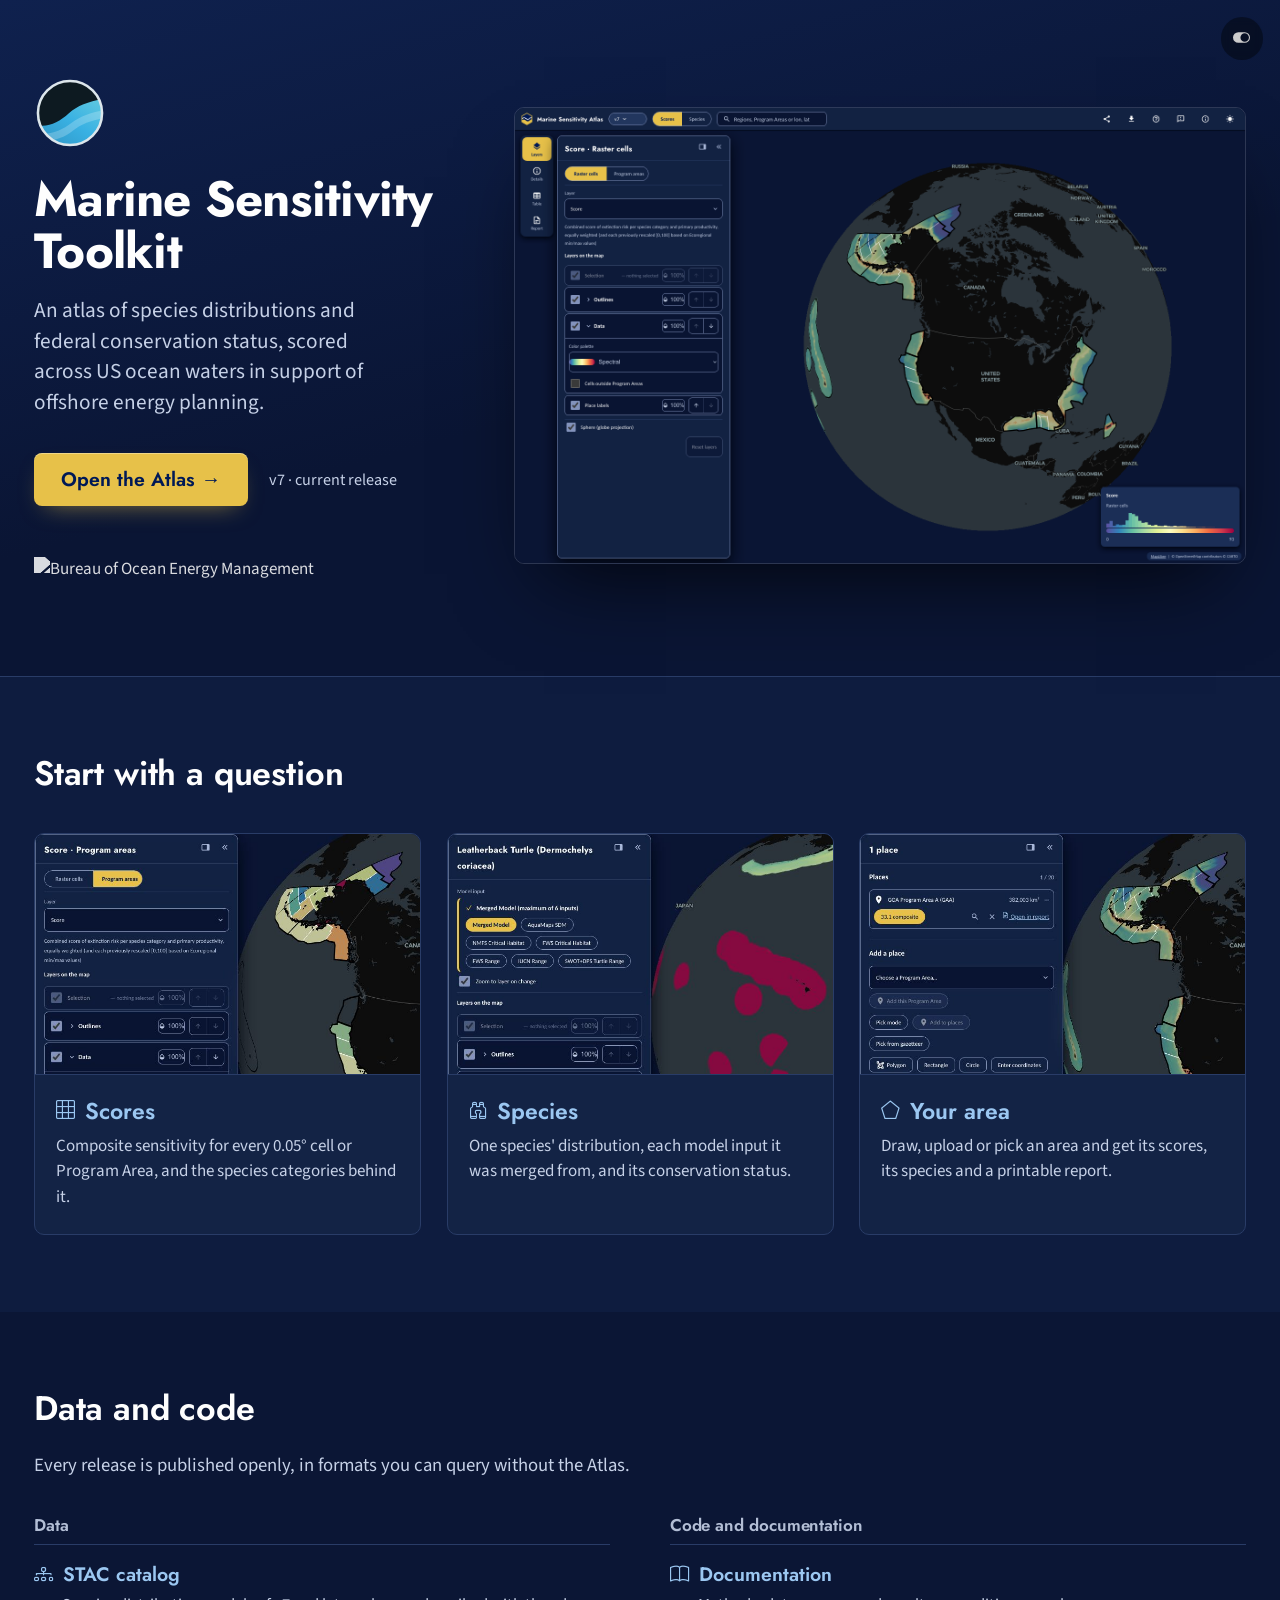
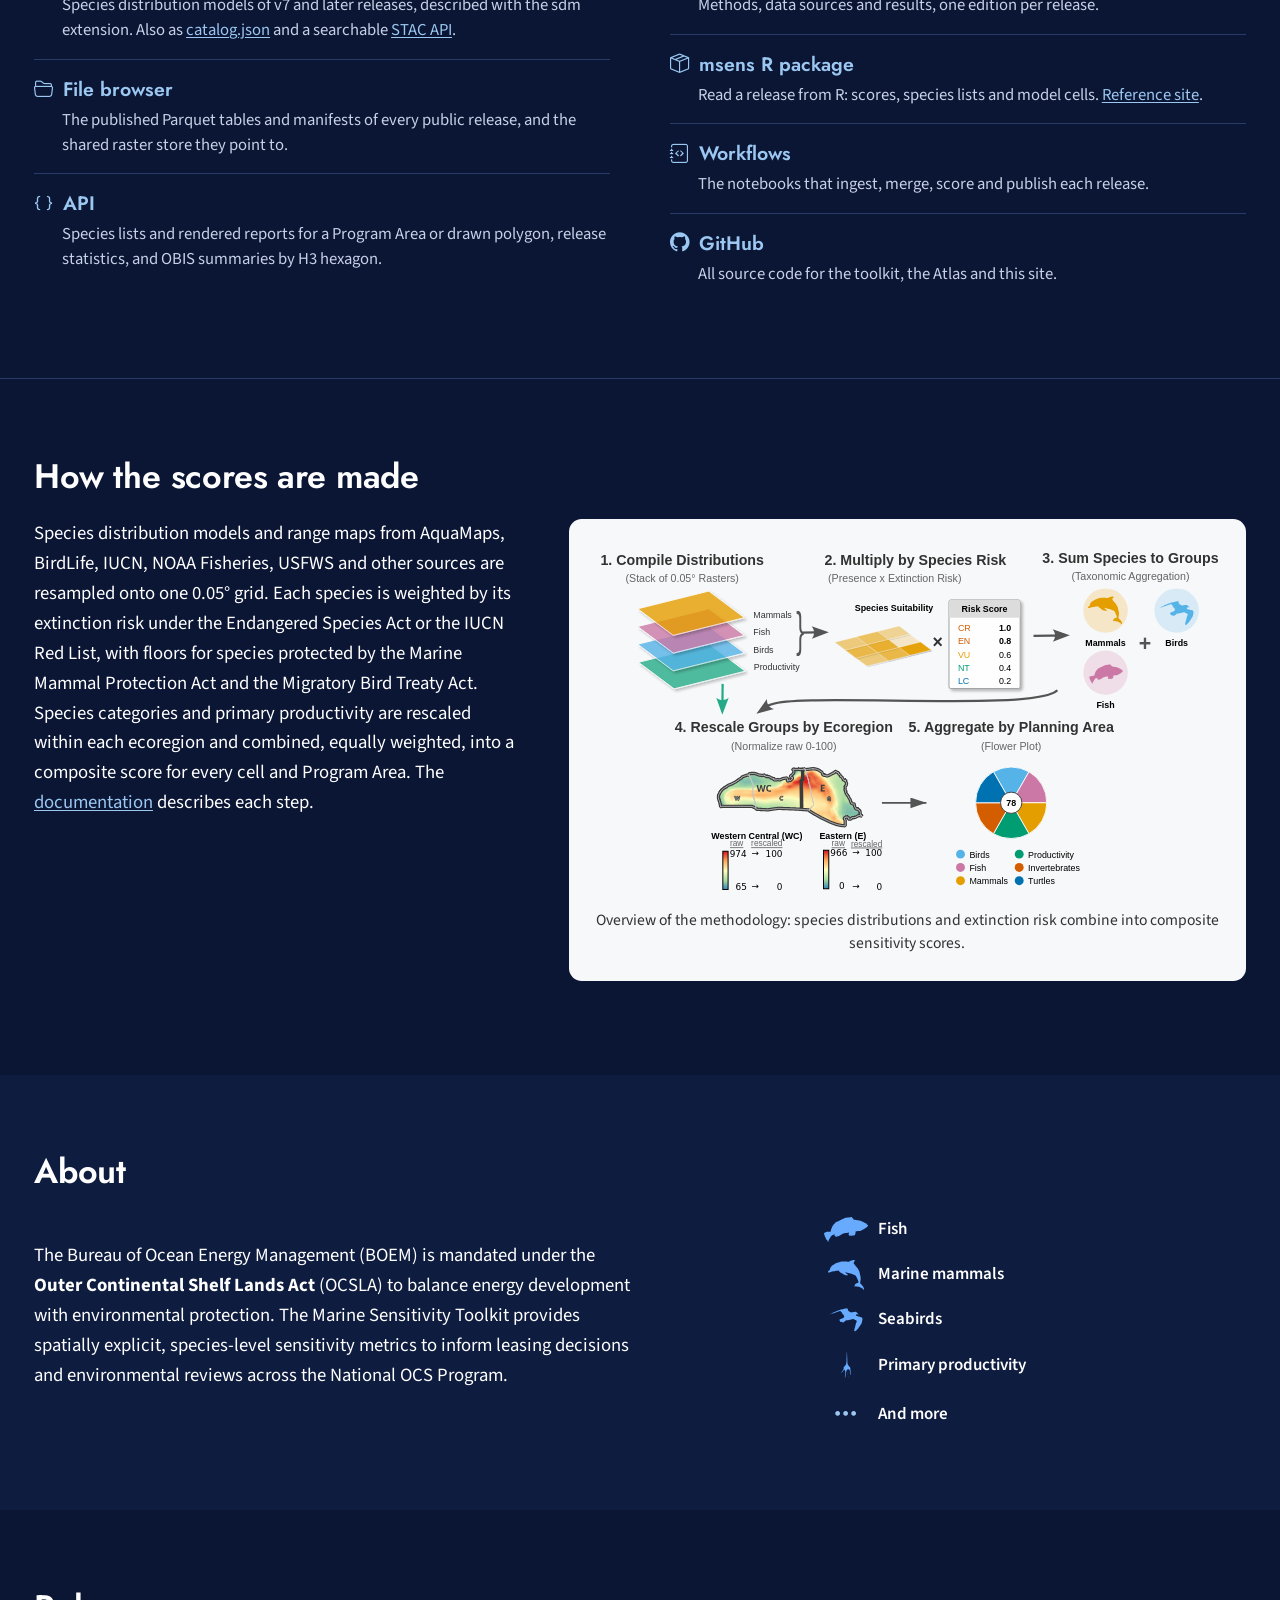
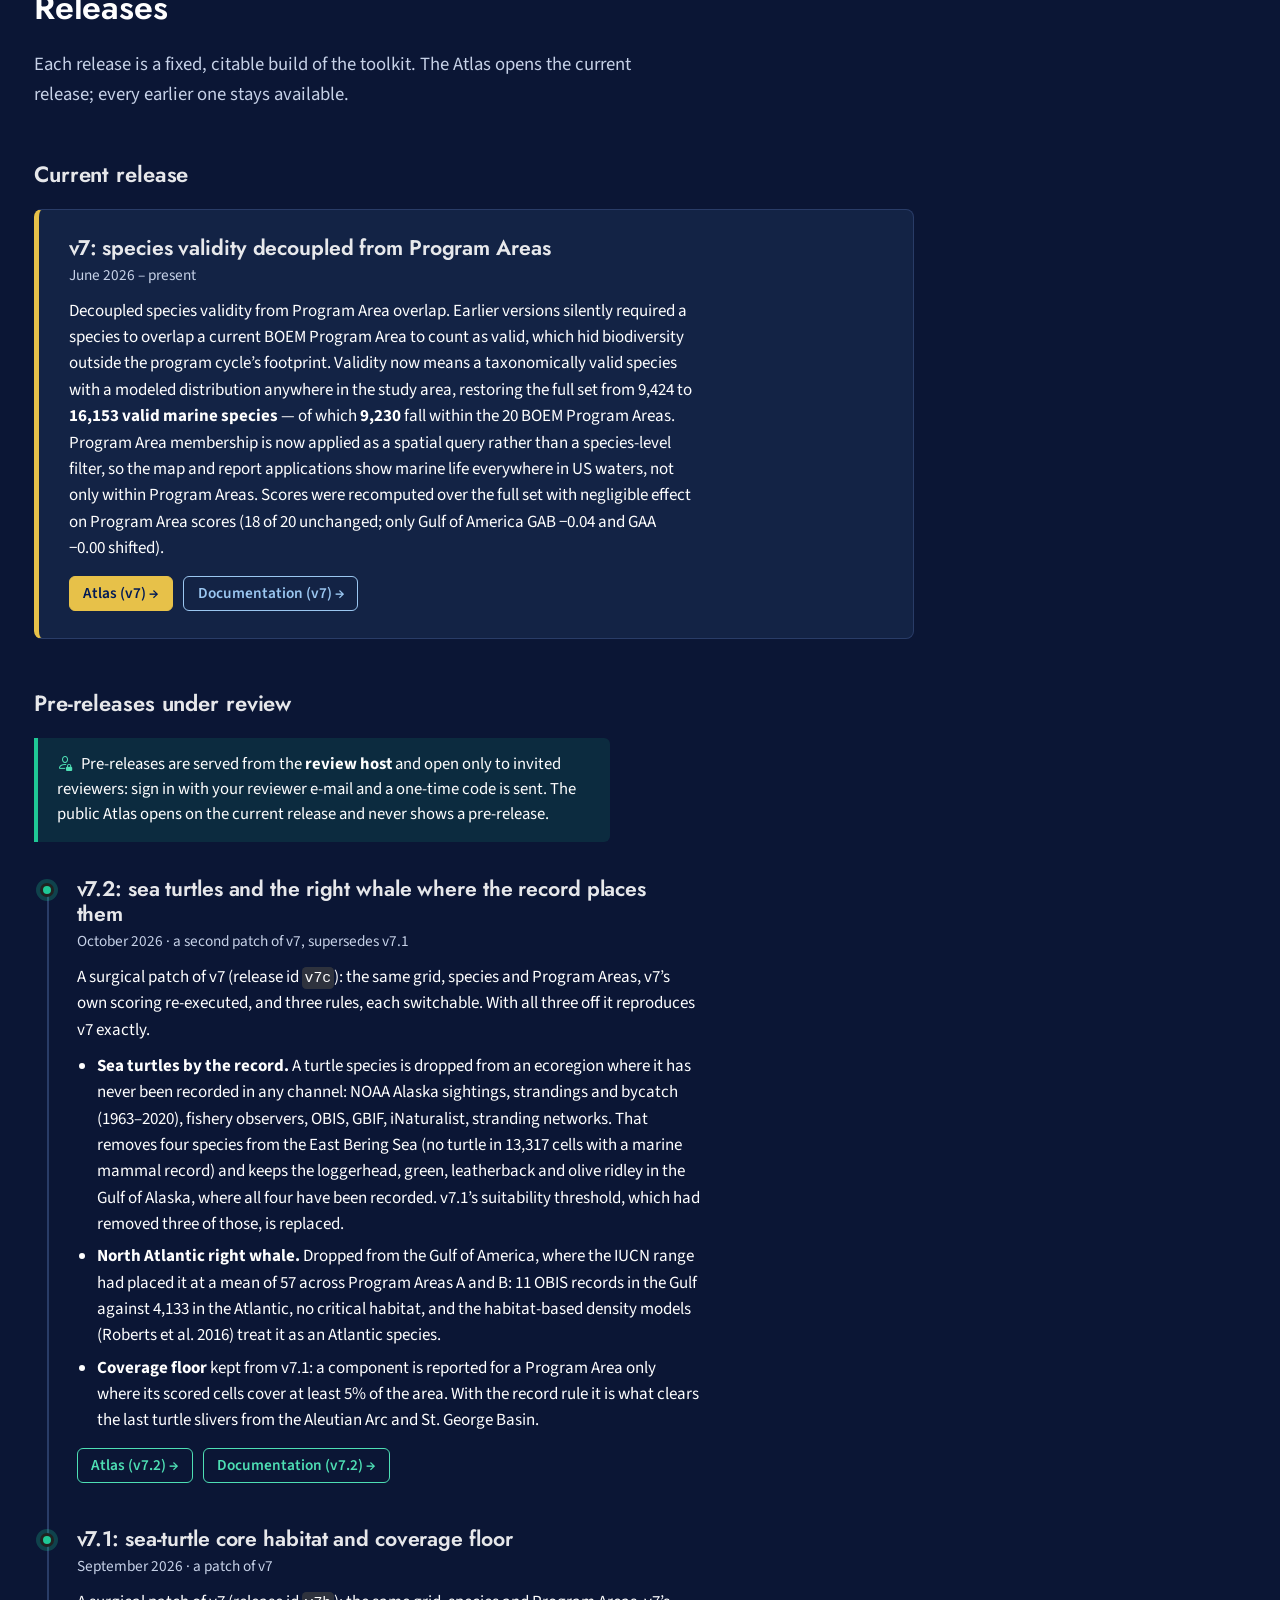
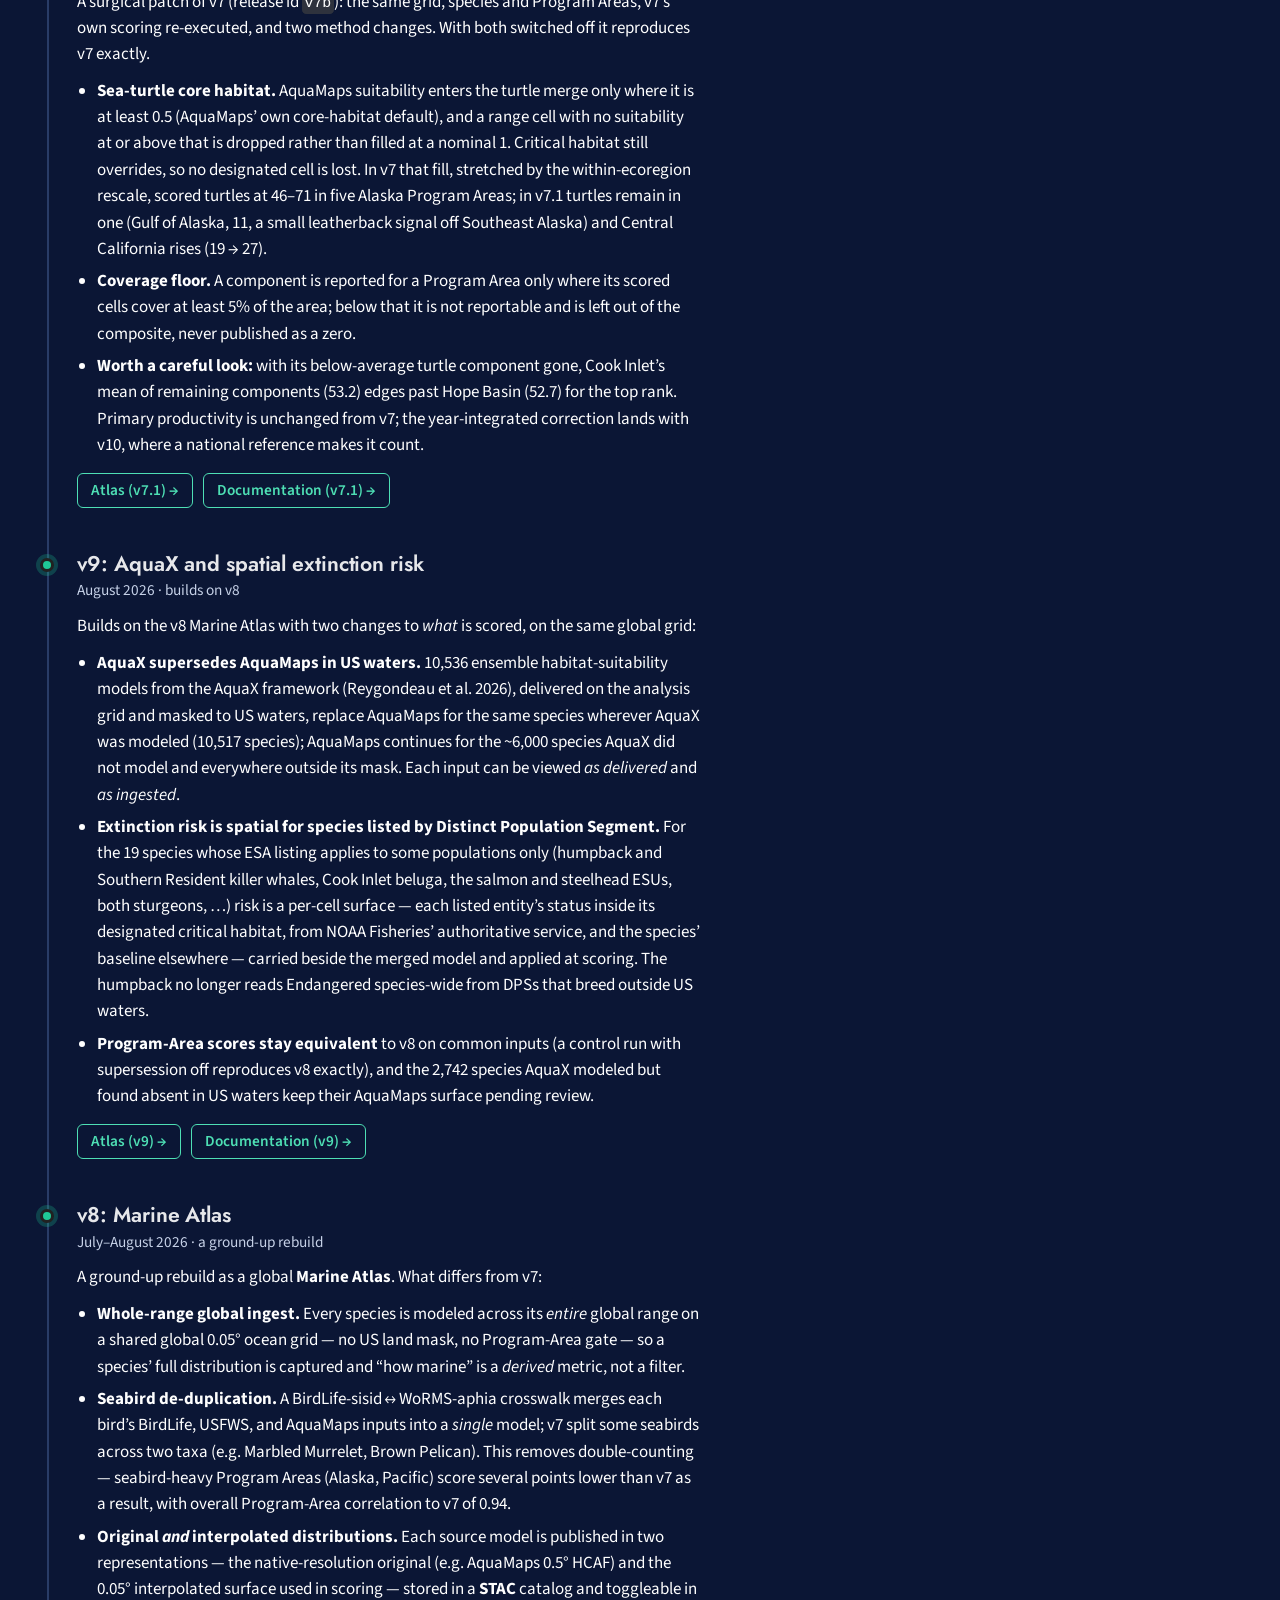
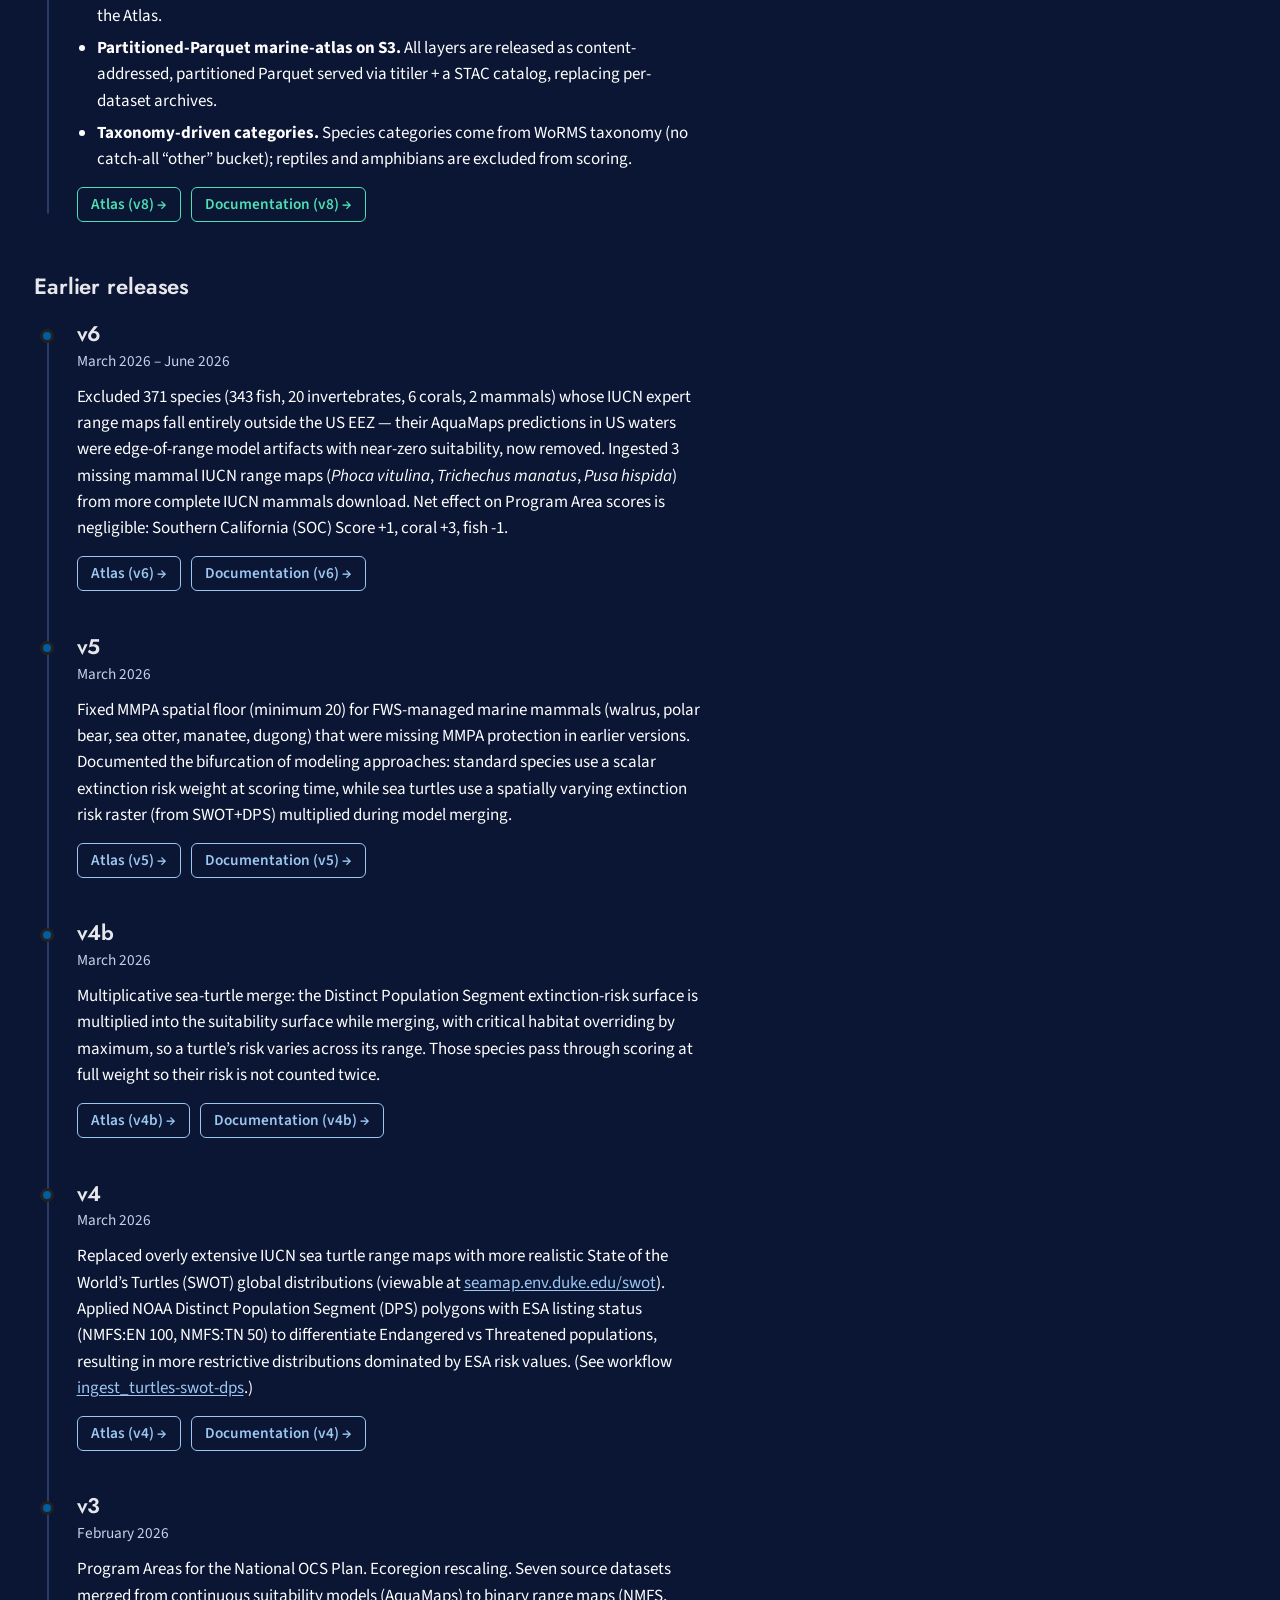
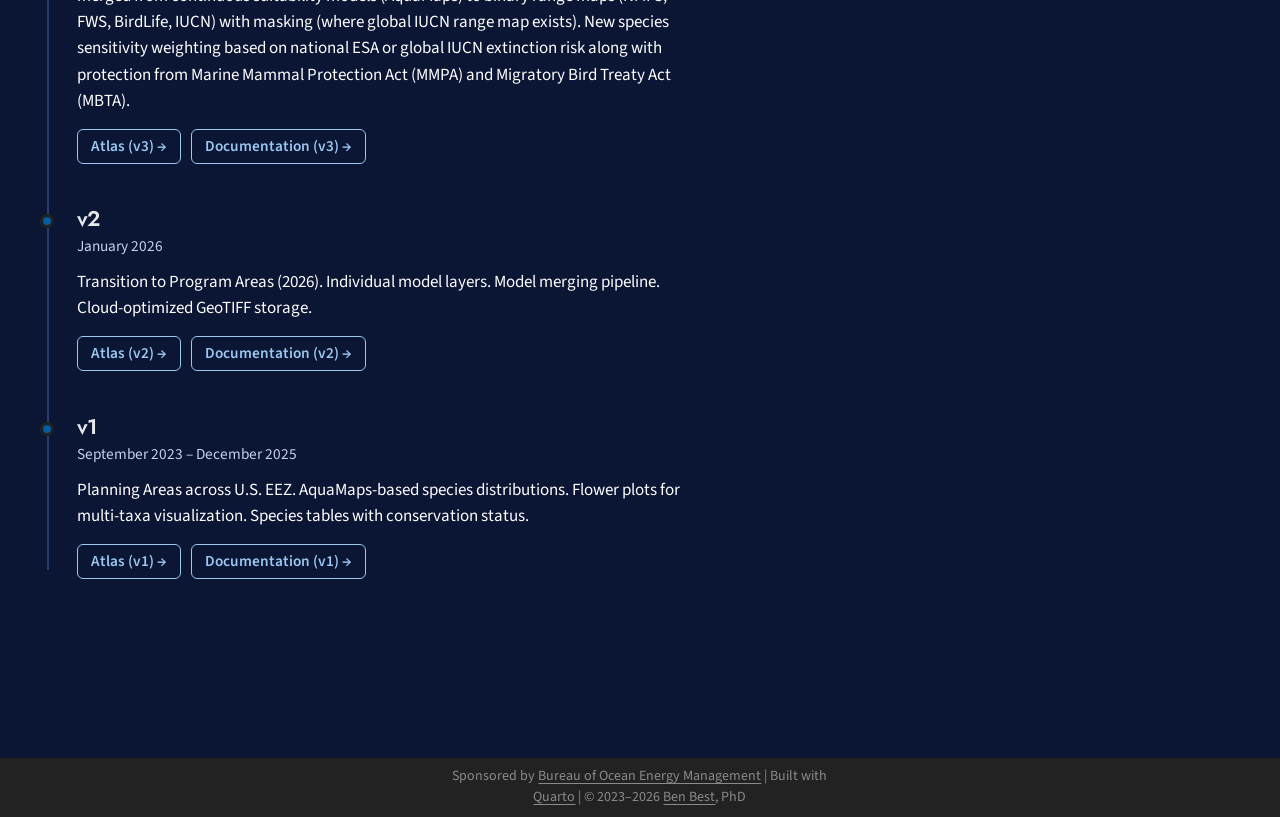
==== commit 6e1b82c7: "Built site for gh-pages" ====
--- a/index.html
+++ b/index.html
@@ -47,8 +47,8 @@
 <link href="site_libs/quarto-html/quarto-syntax-highlighting-dark-b626d73c4c936ccc3cb08be7d45d1df6.css" rel="stylesheet" class="quarto-color-scheme quarto-color-alternate" id="quarto-text-highlighting-styles">
 <script src="site_libs/bootstrap/bootstrap.min.js"></script>
 <link href="site_libs/bootstrap/bootstrap-icons.css" rel="stylesheet">
-<link href="site_libs/bootstrap/bootstrap-b037b05ee6b5ff67a791890d1ad9d11b.min.css" rel="stylesheet" append-hash="true" class="quarto-color-scheme" id="quarto-bootstrap" data-mode="light">
-<link href="site_libs/bootstrap/bootstrap-dark-a5e8ef6bcbe1a7b406e6d076db76ddec.min.css" rel="stylesheet" append-hash="true" class="quarto-color-scheme quarto-color-alternate" id="quarto-bootstrap" data-mode="dark">
+<link href="site_libs/bootstrap/bootstrap-574583b3a80a4f158f0001fae4f1e3f9.min.css" rel="stylesheet" append-hash="true" class="quarto-color-scheme" id="quarto-bootstrap" data-mode="light">
+<link href="site_libs/bootstrap/bootstrap-dark-fe0e93ed49496fc205ff8129d2360e81.min.css" rel="stylesheet" append-hash="true" class="quarto-color-scheme quarto-color-alternate" id="quarto-bootstrap" data-mode="dark">
 <script src="site_libs/quarto-contrib/glightbox/glightbox.min.js"></script>
 <link href="site_libs/quarto-contrib/glightbox/glightbox.min.css" rel="stylesheet">
 <link href="site_libs/quarto-contrib/glightbox/lightbox.css" rel="stylesheet">
@@ -392,6 +392,7 @@
 <div class="band band-method">
 <section id="methodology" class="level2 band-inner">
 <h2 class="anchored" data-anchor-id="methodology">How the scores are made</h2>
+<div class="method-grid">
 <div class="method-text">
 <p>Species distribution models and range maps from AquaMaps, BirdLife, IUCN, NOAA Fisheries, USFWS and other sources are resampled onto one 0.05° grid. Each species is weighted by its extinction risk under the Endangered Species Act or the IUCN Red List, with floors for species protected by the Marine Mammal Protection Act and the Migratory Bird Treaty Act. Species categories and primary productivity are rescaled within each ecoregion and combined, equally weighted, into a composite score for every cell and Program Area. The <a href="https://marinesensitivity.org/docs/">documentation</a> describes each step.</p>
 </div>
@@ -403,13 +404,17 @@
 </figure>
 </div>
 </div>
+</div>
 </section>
 </div>
 <!-- about ---------------------------------------------------------------- -->
 <div class="band band-about">
 <section id="about" class="level2 band-inner">
 <h2 class="anchored" data-anchor-id="about">About</h2>
+<div class="about-grid">
+<div class="about-text">
 <p>The Bureau of Ocean Energy Management (BOEM) is mandated under the <strong>Outer Continental Shelf Lands Act</strong> (OCSLA) to balance energy development with environmental protection. The Marine Sensitivity Toolkit provides spatially explicit, species-level sensitivity metrics to inform leasing decisions and environmental reviews across the National OCS Program.</p>
+</div>
 <ul class="taxa" aria-label="Scored groups">
   <li><img src="images/icons/fish.svg" alt="">Fish</li>
   <li><img src="images/icons/mammal.svg" alt="">Marine mammals</li>
@@ -417,6 +422,7 @@
   <li><img src="images/icons/productivity.svg" alt="">Primary productivity</li>
   <li><i class="bi bi-three-dots" aria-hidden="true"></i>And more</li>
 </ul>
+</div>
 </section>
 </div>
 <!-- releases ------------------------------------------------------------- -->
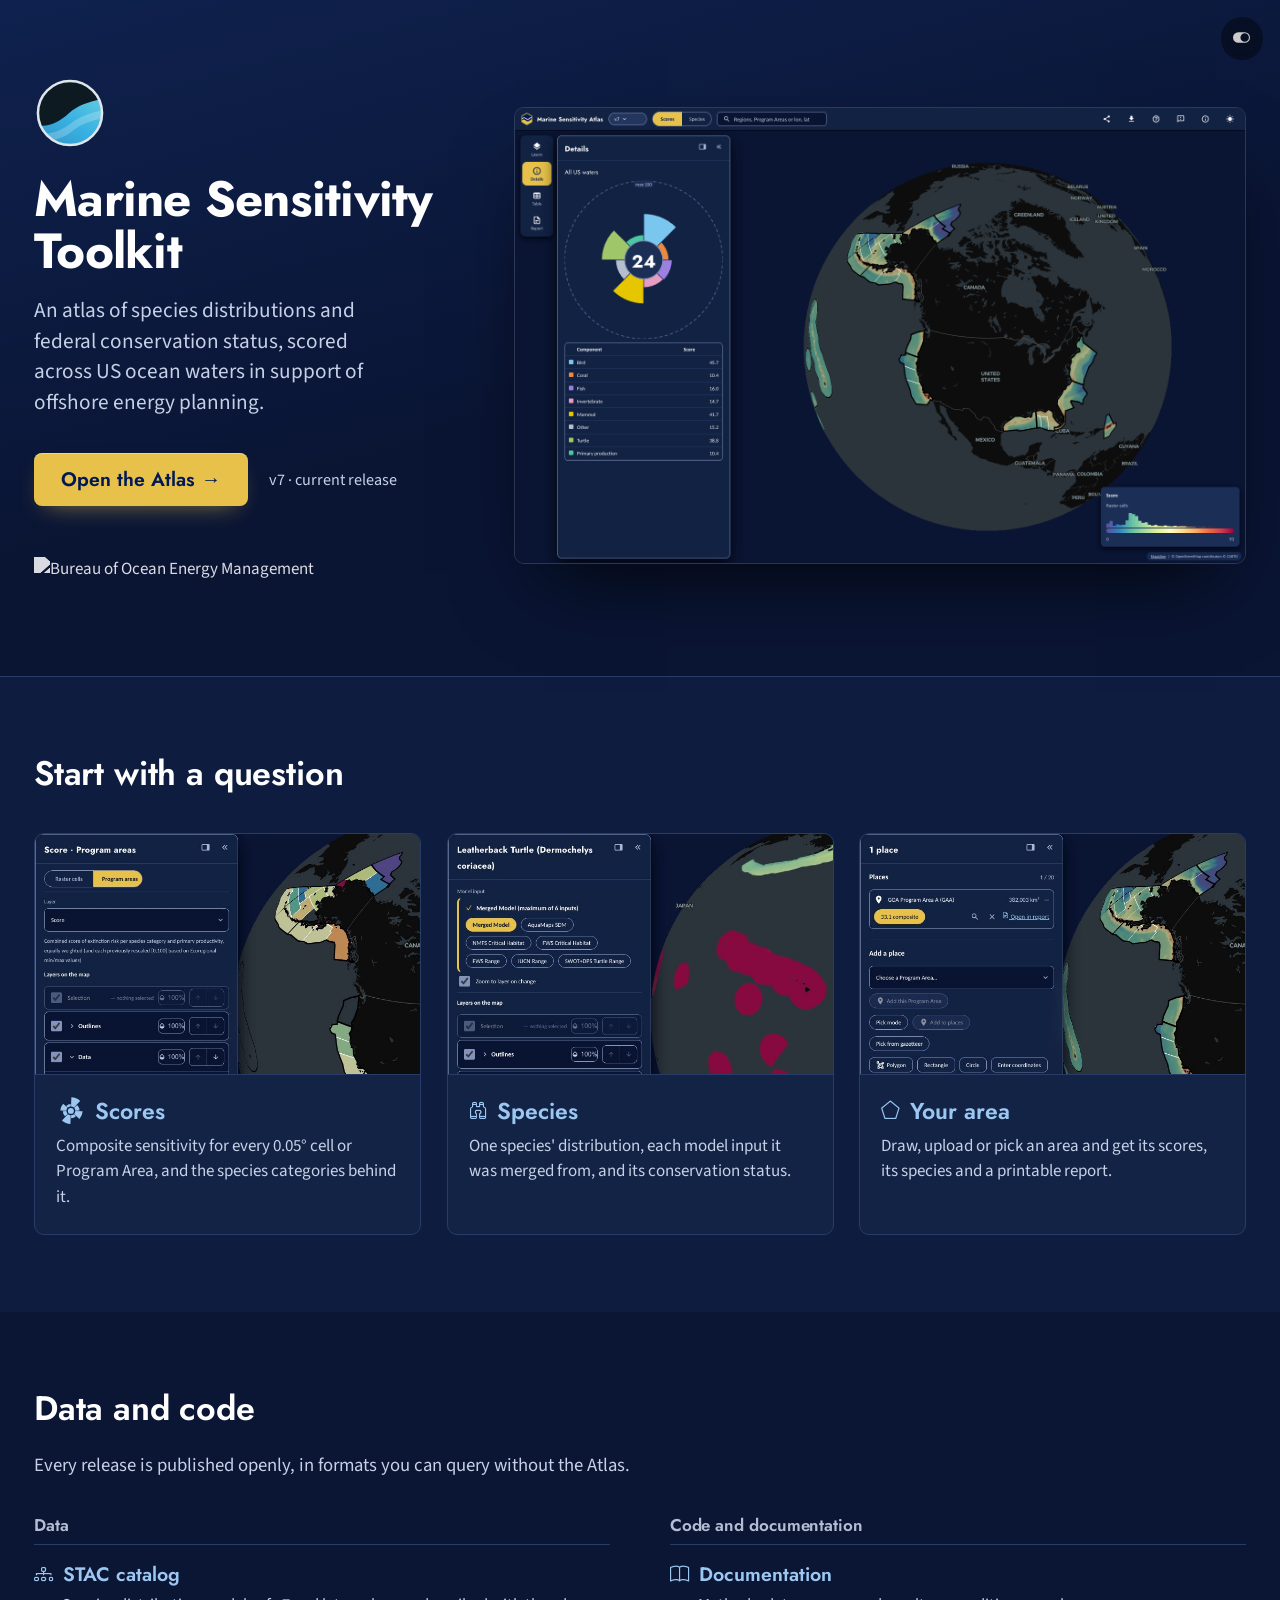
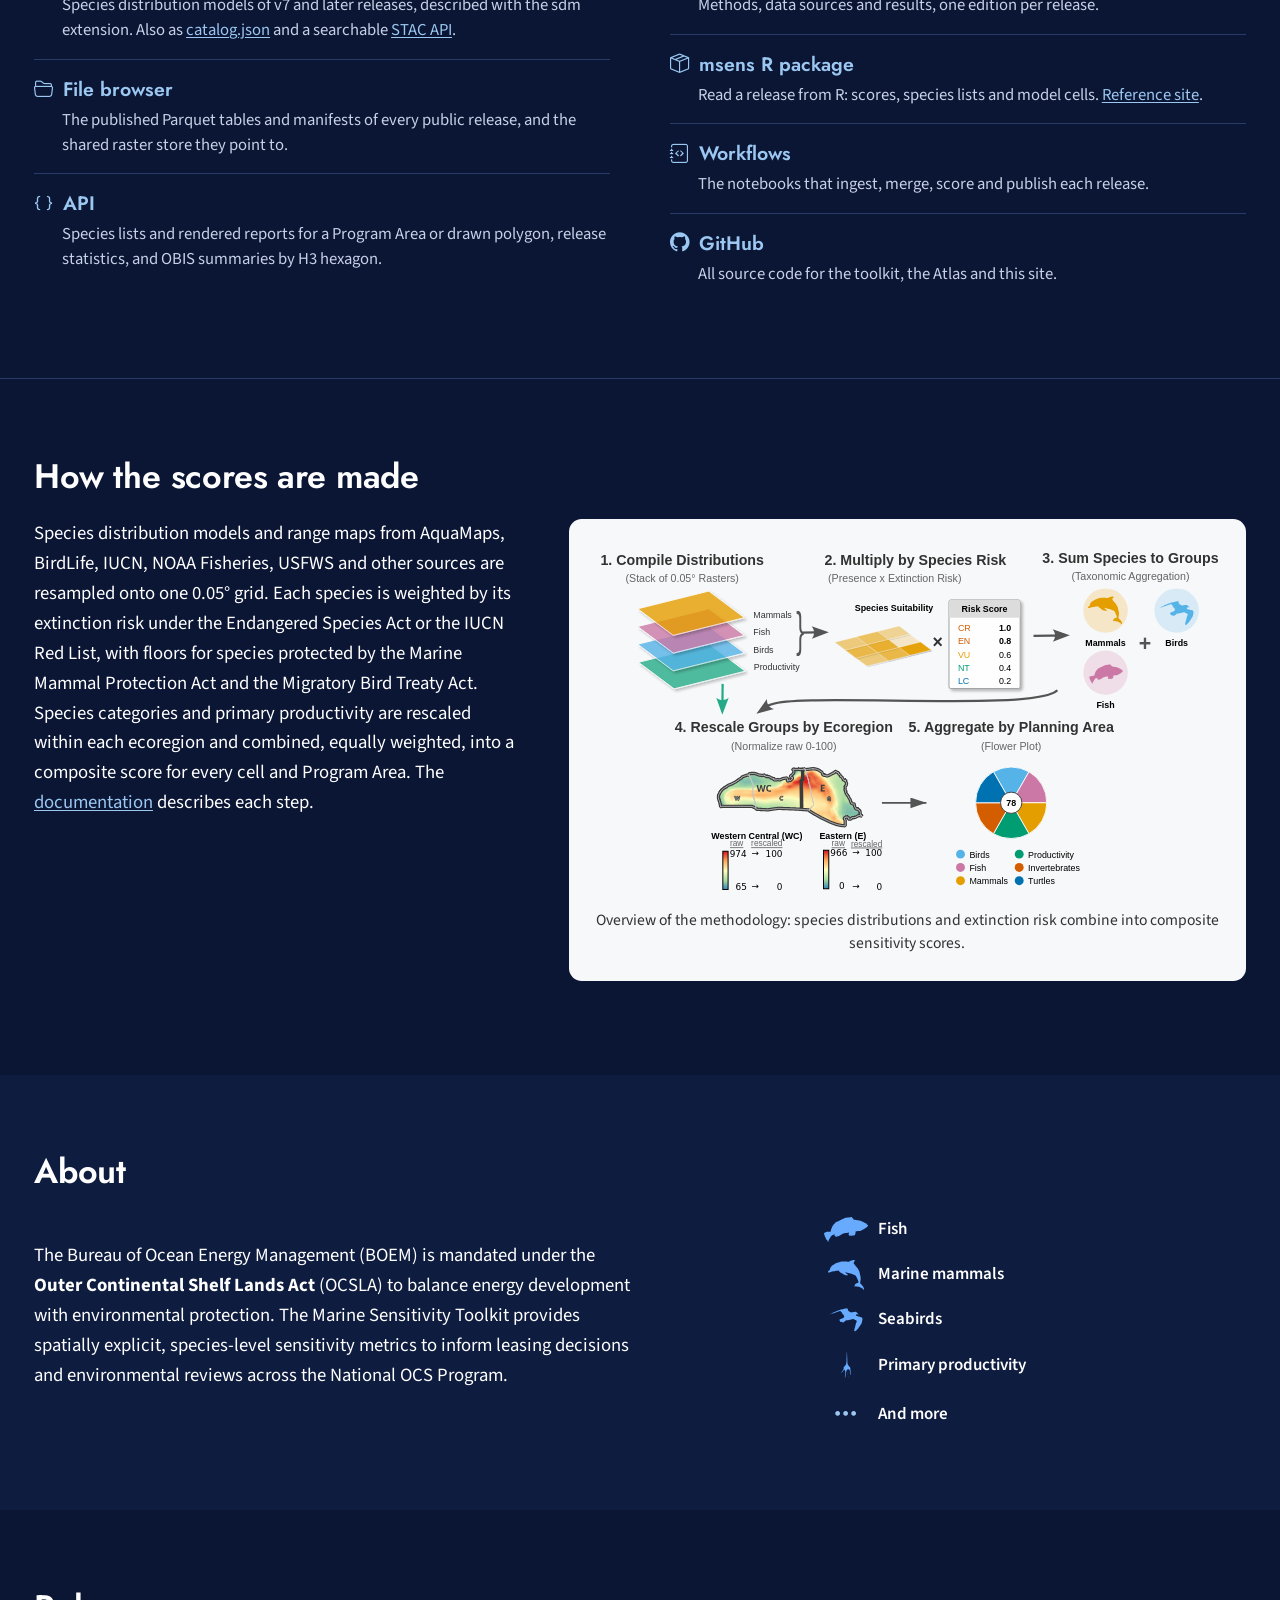
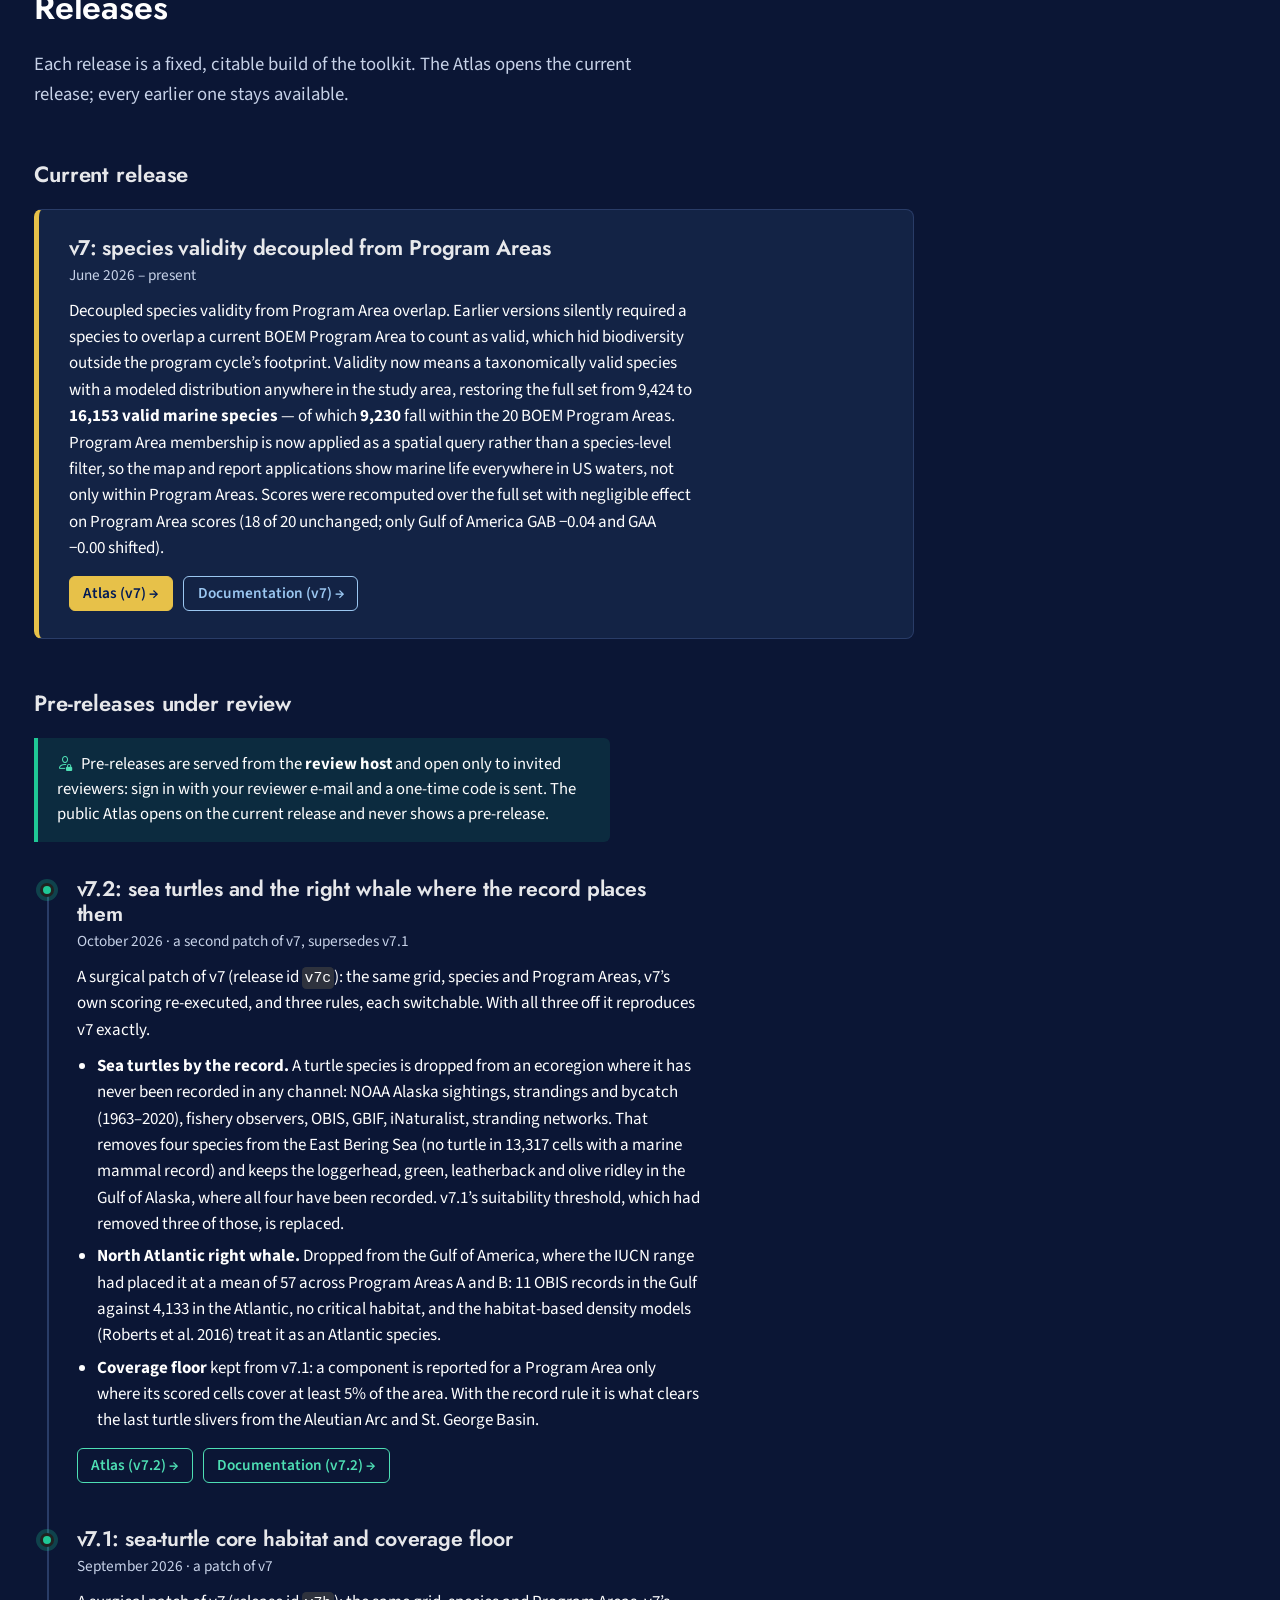
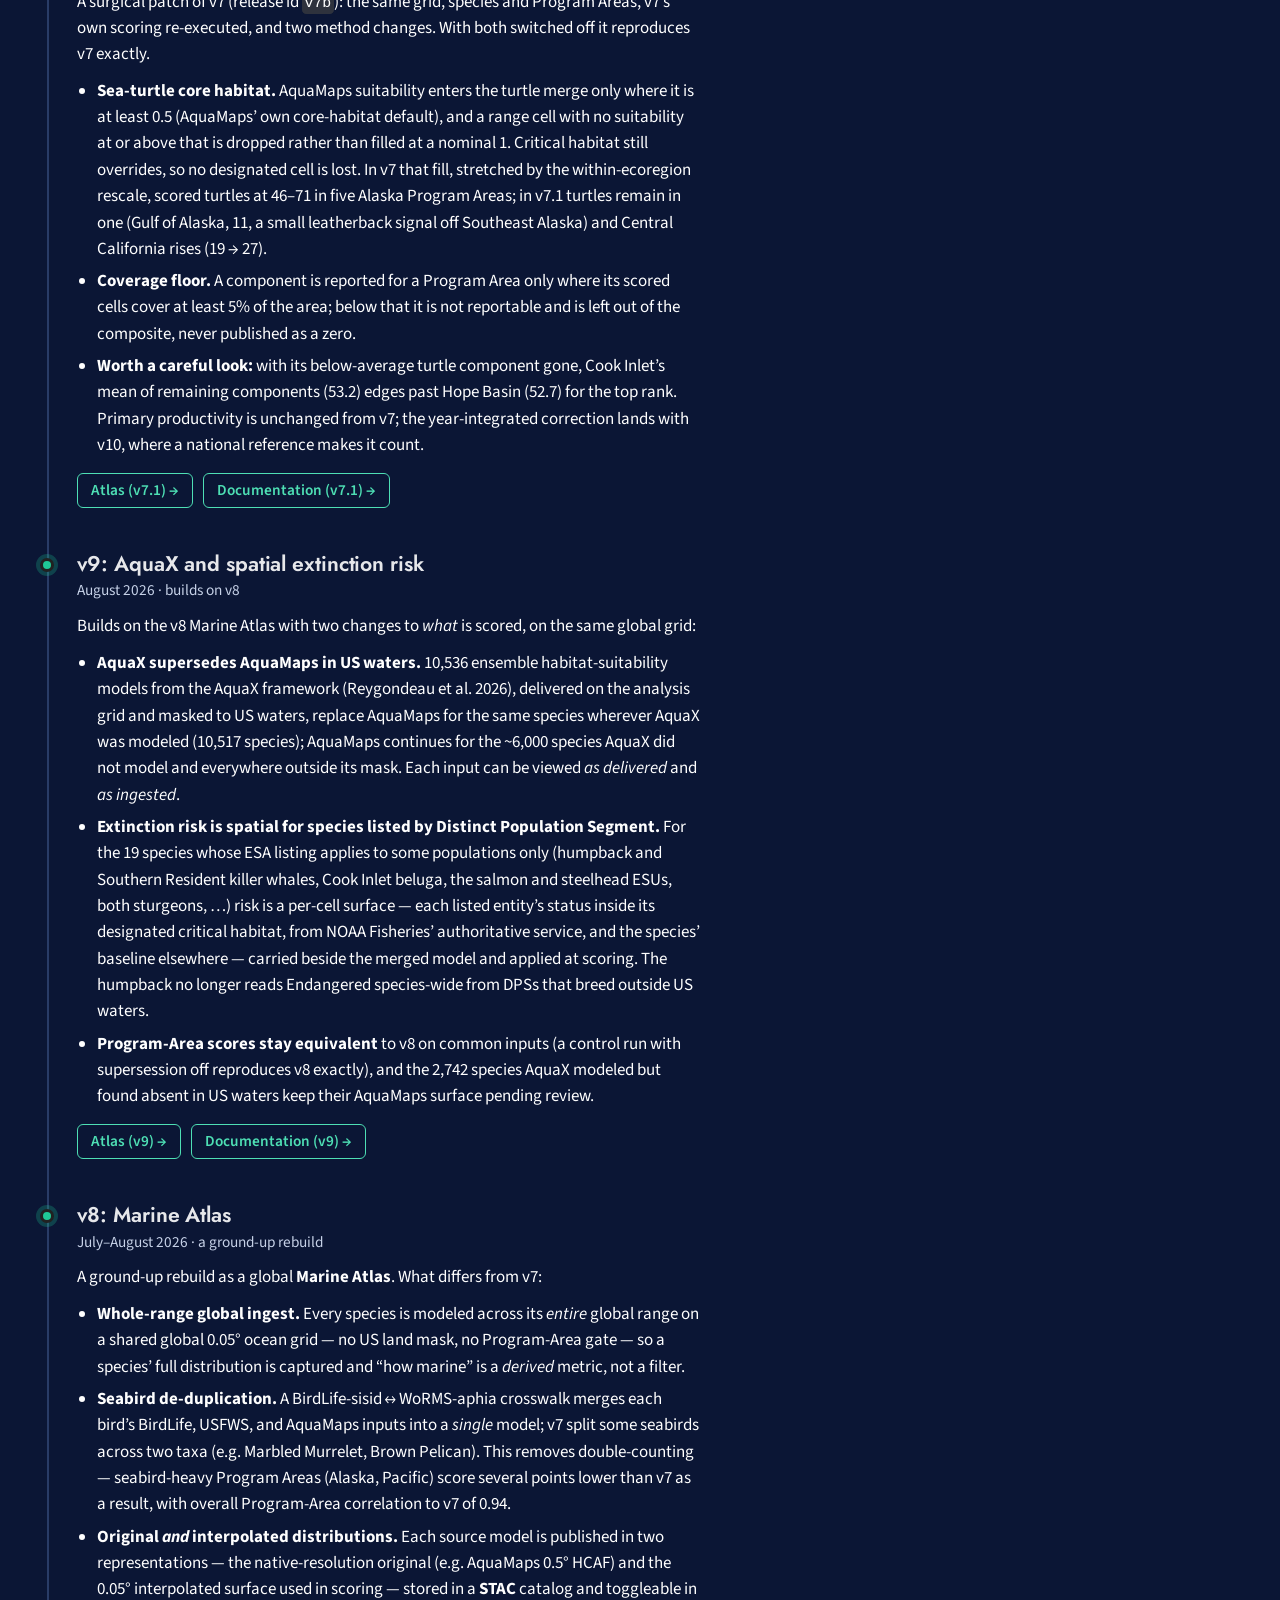
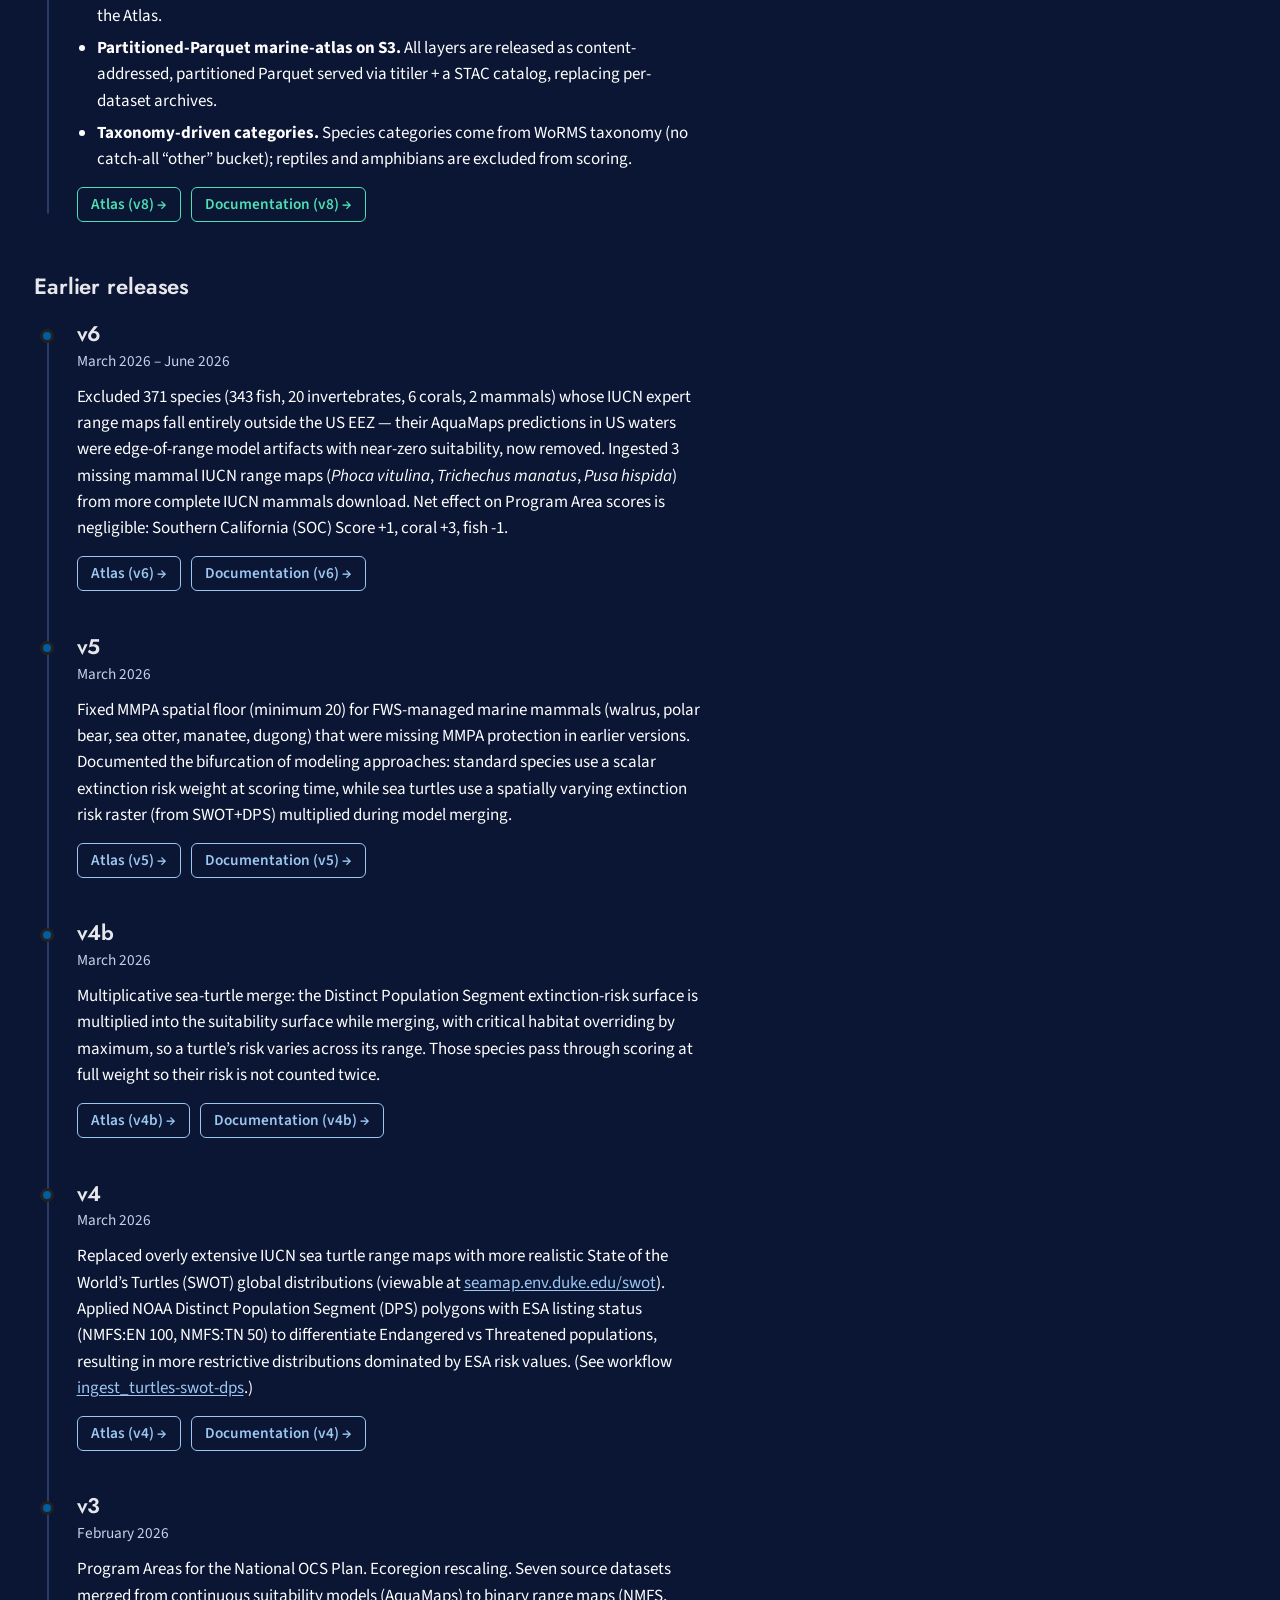
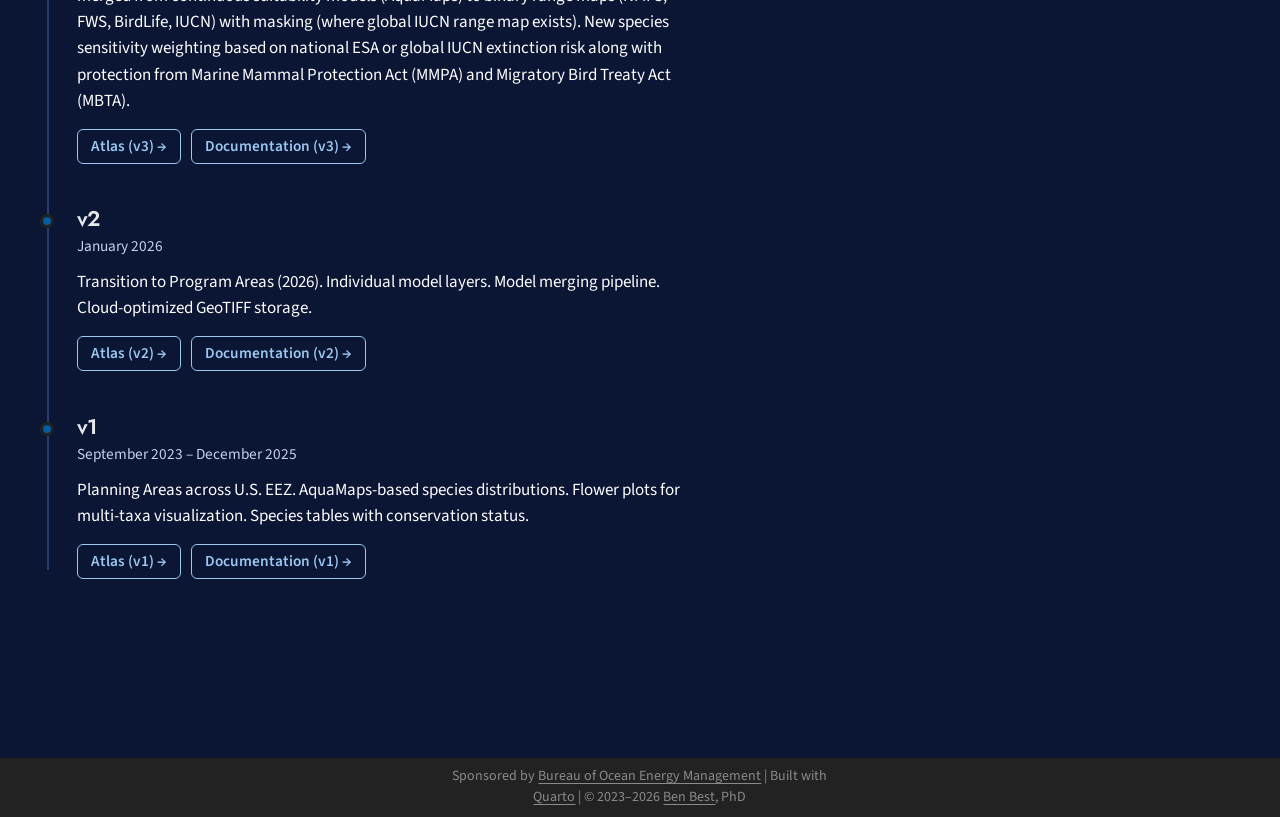
==== commit d7a9b382: "Built site for gh-pages" ====
--- a/index.html
+++ b/index.html
@@ -47,8 +47,8 @@
 <link href="site_libs/quarto-html/quarto-syntax-highlighting-dark-b626d73c4c936ccc3cb08be7d45d1df6.css" rel="stylesheet" class="quarto-color-scheme quarto-color-alternate" id="quarto-text-highlighting-styles">
 <script src="site_libs/bootstrap/bootstrap.min.js"></script>
 <link href="site_libs/bootstrap/bootstrap-icons.css" rel="stylesheet">
-<link href="site_libs/bootstrap/bootstrap-574583b3a80a4f158f0001fae4f1e3f9.min.css" rel="stylesheet" append-hash="true" class="quarto-color-scheme" id="quarto-bootstrap" data-mode="light">
-<link href="site_libs/bootstrap/bootstrap-dark-fe0e93ed49496fc205ff8129d2360e81.min.css" rel="stylesheet" append-hash="true" class="quarto-color-scheme quarto-color-alternate" id="quarto-bootstrap" data-mode="dark">
+<link href="site_libs/bootstrap/bootstrap-b3c3ec5191441387aa47fe72e1eab198.min.css" rel="stylesheet" append-hash="true" class="quarto-color-scheme" id="quarto-bootstrap" data-mode="light">
+<link href="site_libs/bootstrap/bootstrap-dark-4d48553a2d8647f11034c9680785e498.min.css" rel="stylesheet" append-hash="true" class="quarto-color-scheme quarto-color-alternate" id="quarto-bootstrap" data-mode="dark">
 <script src="site_libs/quarto-contrib/glightbox/glightbox.min.js"></script>
 <link href="site_libs/quarto-contrib/glightbox/glightbox.min.css" rel="stylesheet">
 <link href="site_libs/quarto-contrib/glightbox/lightbox.css" rel="stylesheet">
@@ -308,7 +308,7 @@
       <img class="boem-logo" src="images/logo_BOEM.png" alt="Bureau of Ocean Energy Management">
     </div>
     <figure class="hero-shot figure">
-      <img src="images/atlas-hero.png" width="1600" height="1000" alt="The Marine Sensitivity Atlas: a globe centred on North America with composite sensitivity scores drawn in a blue-to-red ramp along the US coasts, Alaska, the Gulf of America and Puerto Rico, beside the Layers panel for choosing the spatial unit, score layer and colour palette." class="figure-img">
+      <img src="images/atlas-hero.png" width="1600" height="1000" alt="The Marine Sensitivity Atlas: the Details panel open on All US waters, with a flower plot of the component scores around a composite of 24 and the table of component scores (bird 45.7, mammal 41.7, turtle 38.8 and others), beside a globe centred on North America with composite sensitivity scores along the US coasts, Alaska, the Gulf of America and Puerto Rico." class="figure-img">
     </figure>
   </div>
 </header>
@@ -320,7 +320,7 @@
       <a class="entry" href="https://marinesensitivity.org/atlas/">
         <img src="images/atlas/scores.jpg" width="720" height="450" loading="lazy" alt="The Atlas Scores view with Program Areas selected: Alaska Program Areas shaded by composite score.">
         <span class="entry-body">
-          <span class="entry-title"><i class="bi bi-grid-3x3" aria-hidden="true"></i>Scores</span>
+          <span class="entry-title"><svg class="glyph" viewbox="0 0 24 24" aria-hidden="true" focusable="false"><path fill="currentColor" d="M12.13 8.40L12.38 1.01A11 11 0 0 1 19.50 3.96L14.46 9.37A3.6 3.6 0 0 0 12.13 8.40ZM14.63 9.54L17.12 7.23A7 7 0 0 1 19.00 11.76L15.60 11.87A3.6 3.6 0 0 0 14.63 9.54ZM15.60 12.13L21.49 12.33A9.5 9.5 0 0 1 18.95 18.48L14.63 14.46A3.6 3.6 0 0 0 15.60 12.13ZM14.46 14.63L16.09 16.39A6 6 0 0 1 12.21 18.00L12.13 15.60A3.6 3.6 0 0 0 14.46 14.63ZM11.87 15.60L11.63 22.49A10.5 10.5 0 0 1 4.84 19.68L9.54 14.63A3.6 3.6 0 0 0 11.87 15.60ZM9.37 14.46L7.25 16.43A6.5 6.5 0 0 1 5.50 12.23L8.40 12.13A3.6 3.6 0 0 0 9.37 14.46ZM8.40 11.87L3.51 11.70A8.5 8.5 0 0 1 5.78 6.20L9.37 9.54A3.6 3.6 0 0 0 8.40 11.87ZM9.54 9.37L8.25 7.98A5.5 5.5 0 0 1 11.81 6.50L11.87 8.40A3.6 3.6 0 0 0 9.54 9.37ZM9.6 12a2.4 2.4 0 1 0 4.8 0a2.4 2.4 0 1 0-4.8 0Z"></path></svg>Scores</span>
           <span class="entry-text">Composite sensitivity for every 0.05° cell or Program Area, and the species categories behind it.</span>
         </span>
       </a>
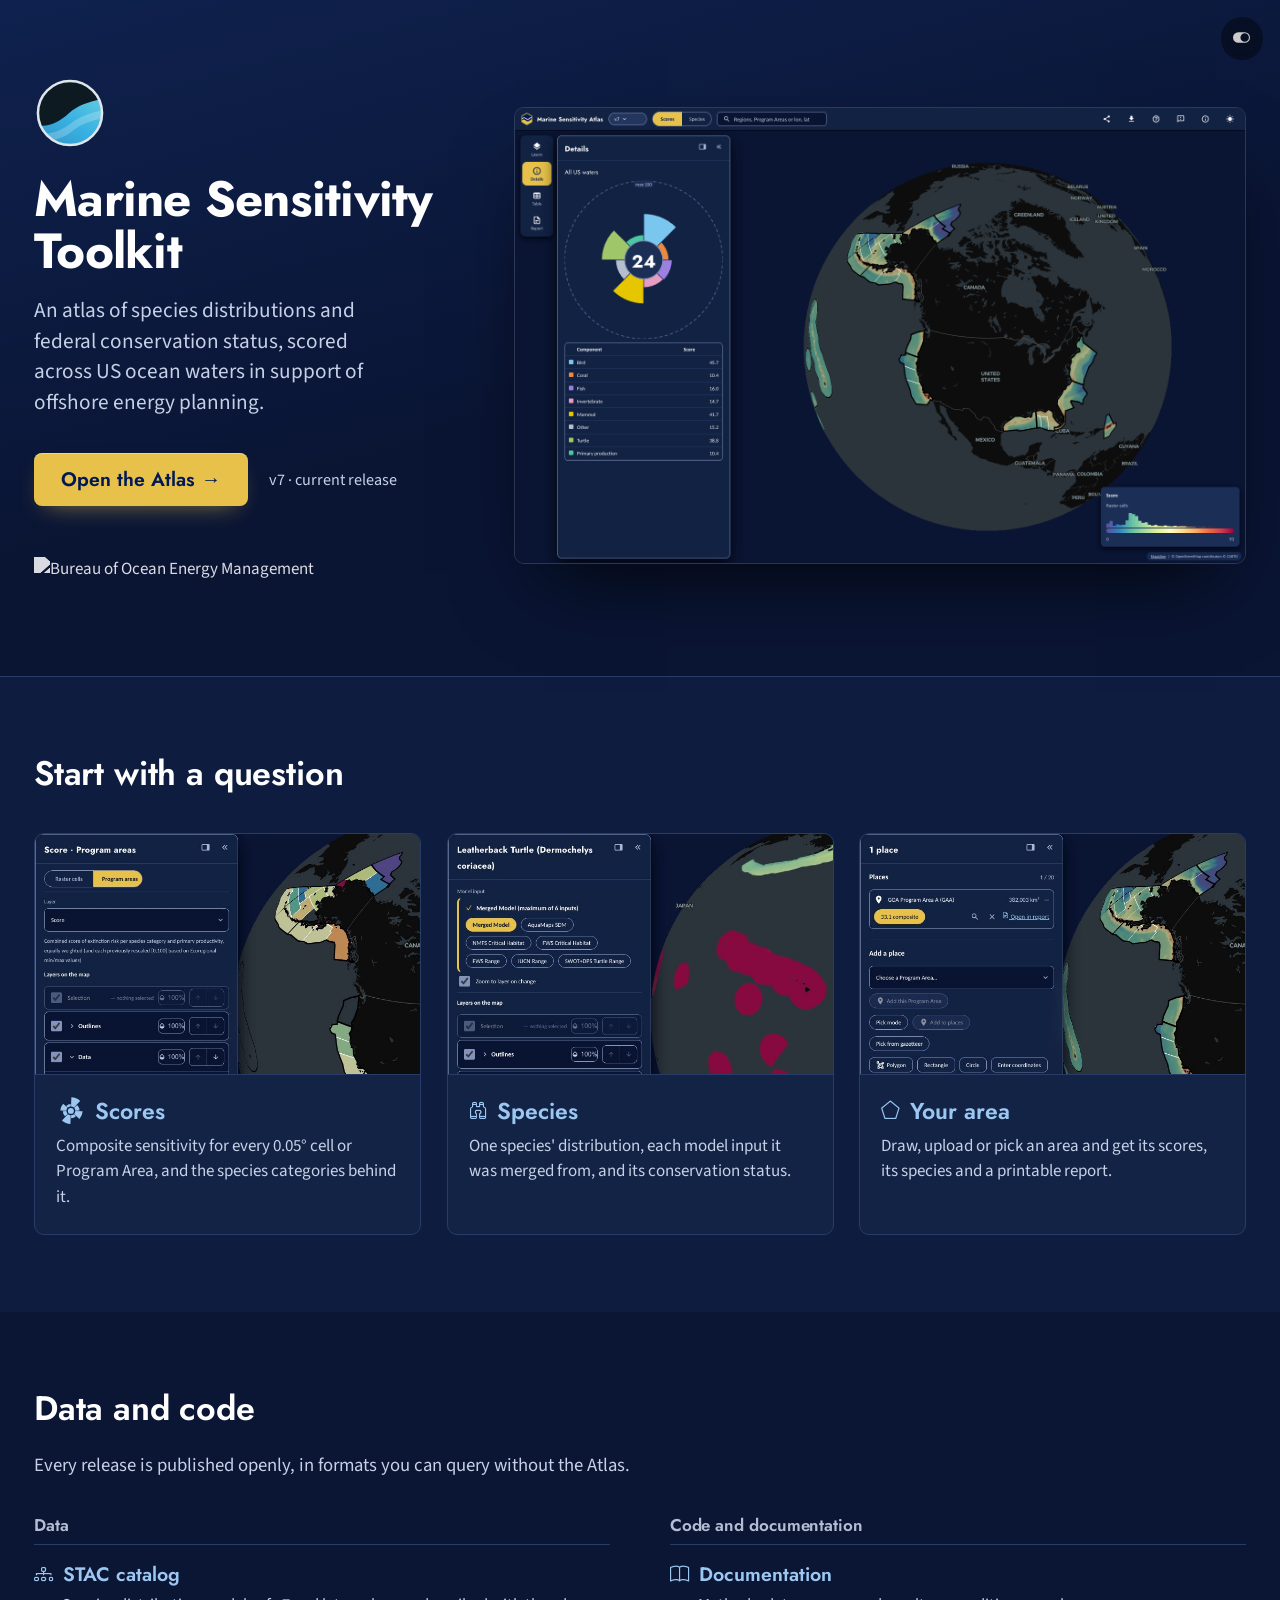
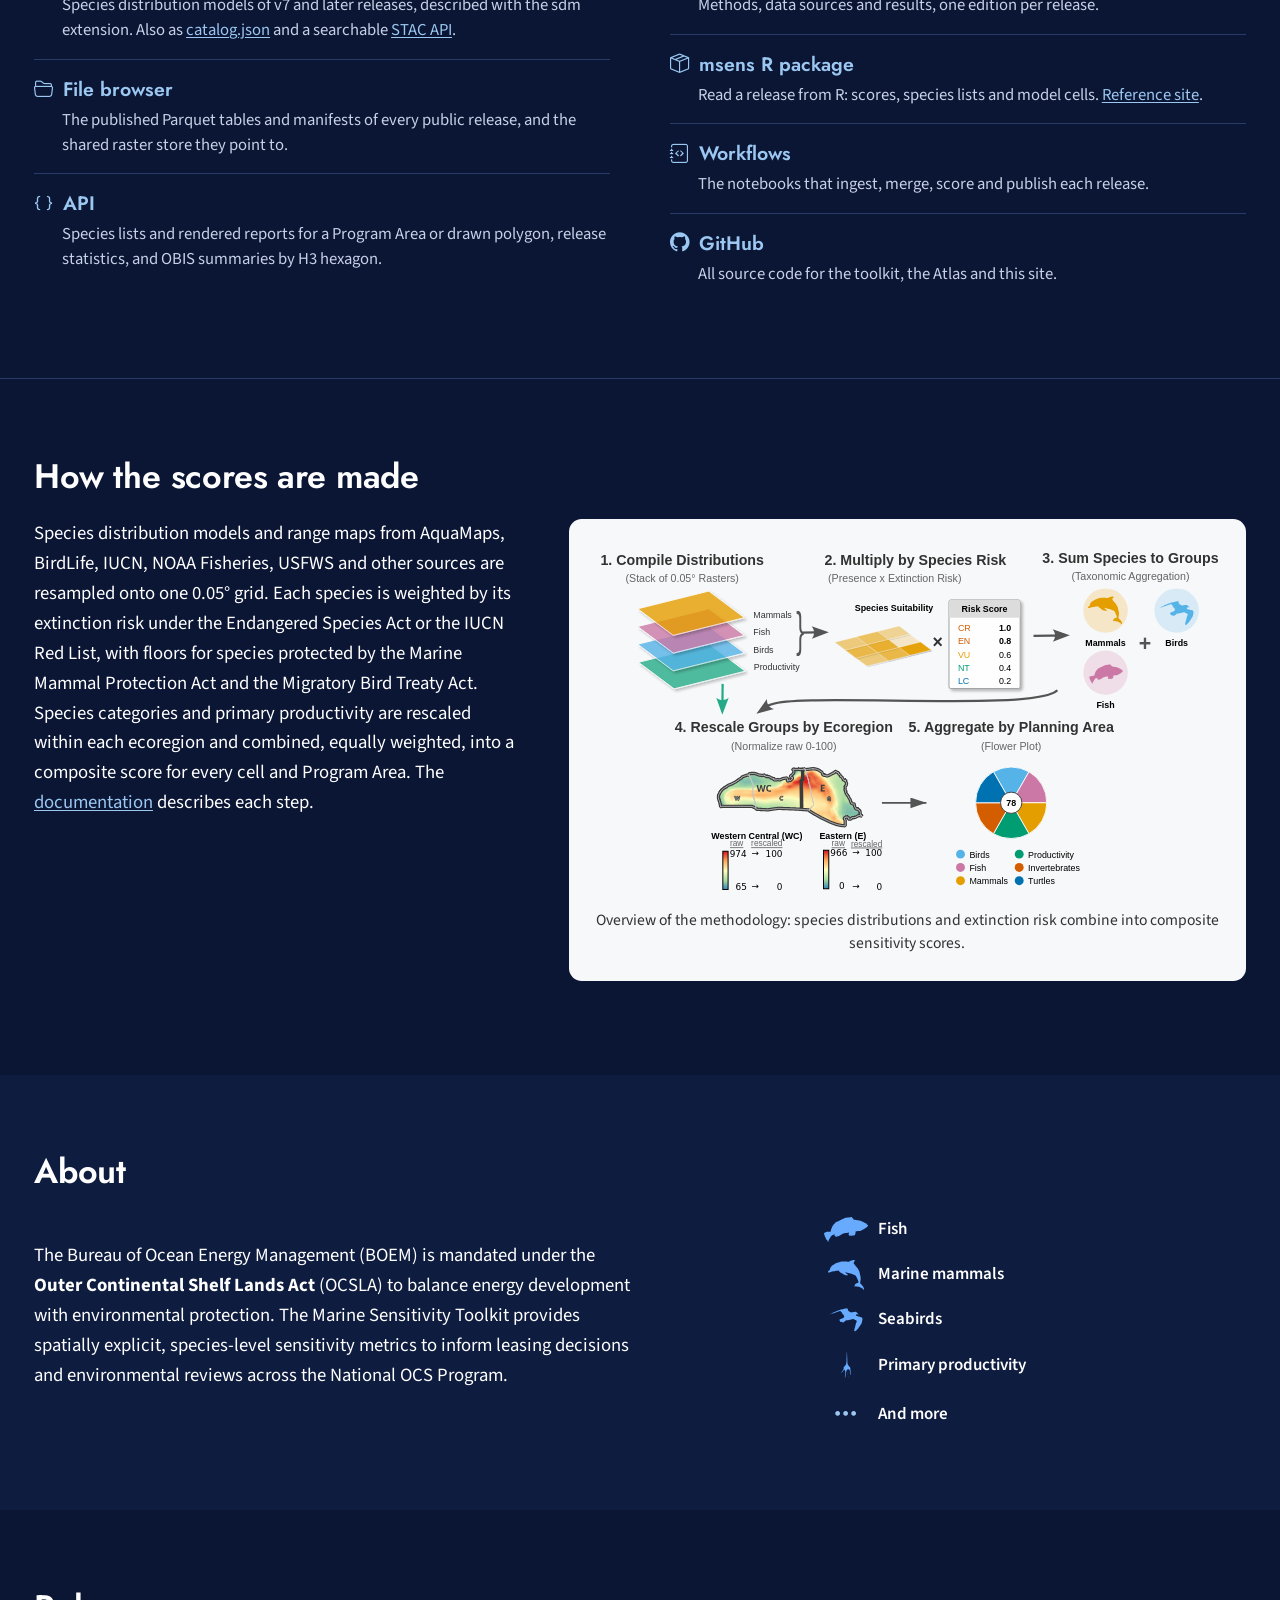
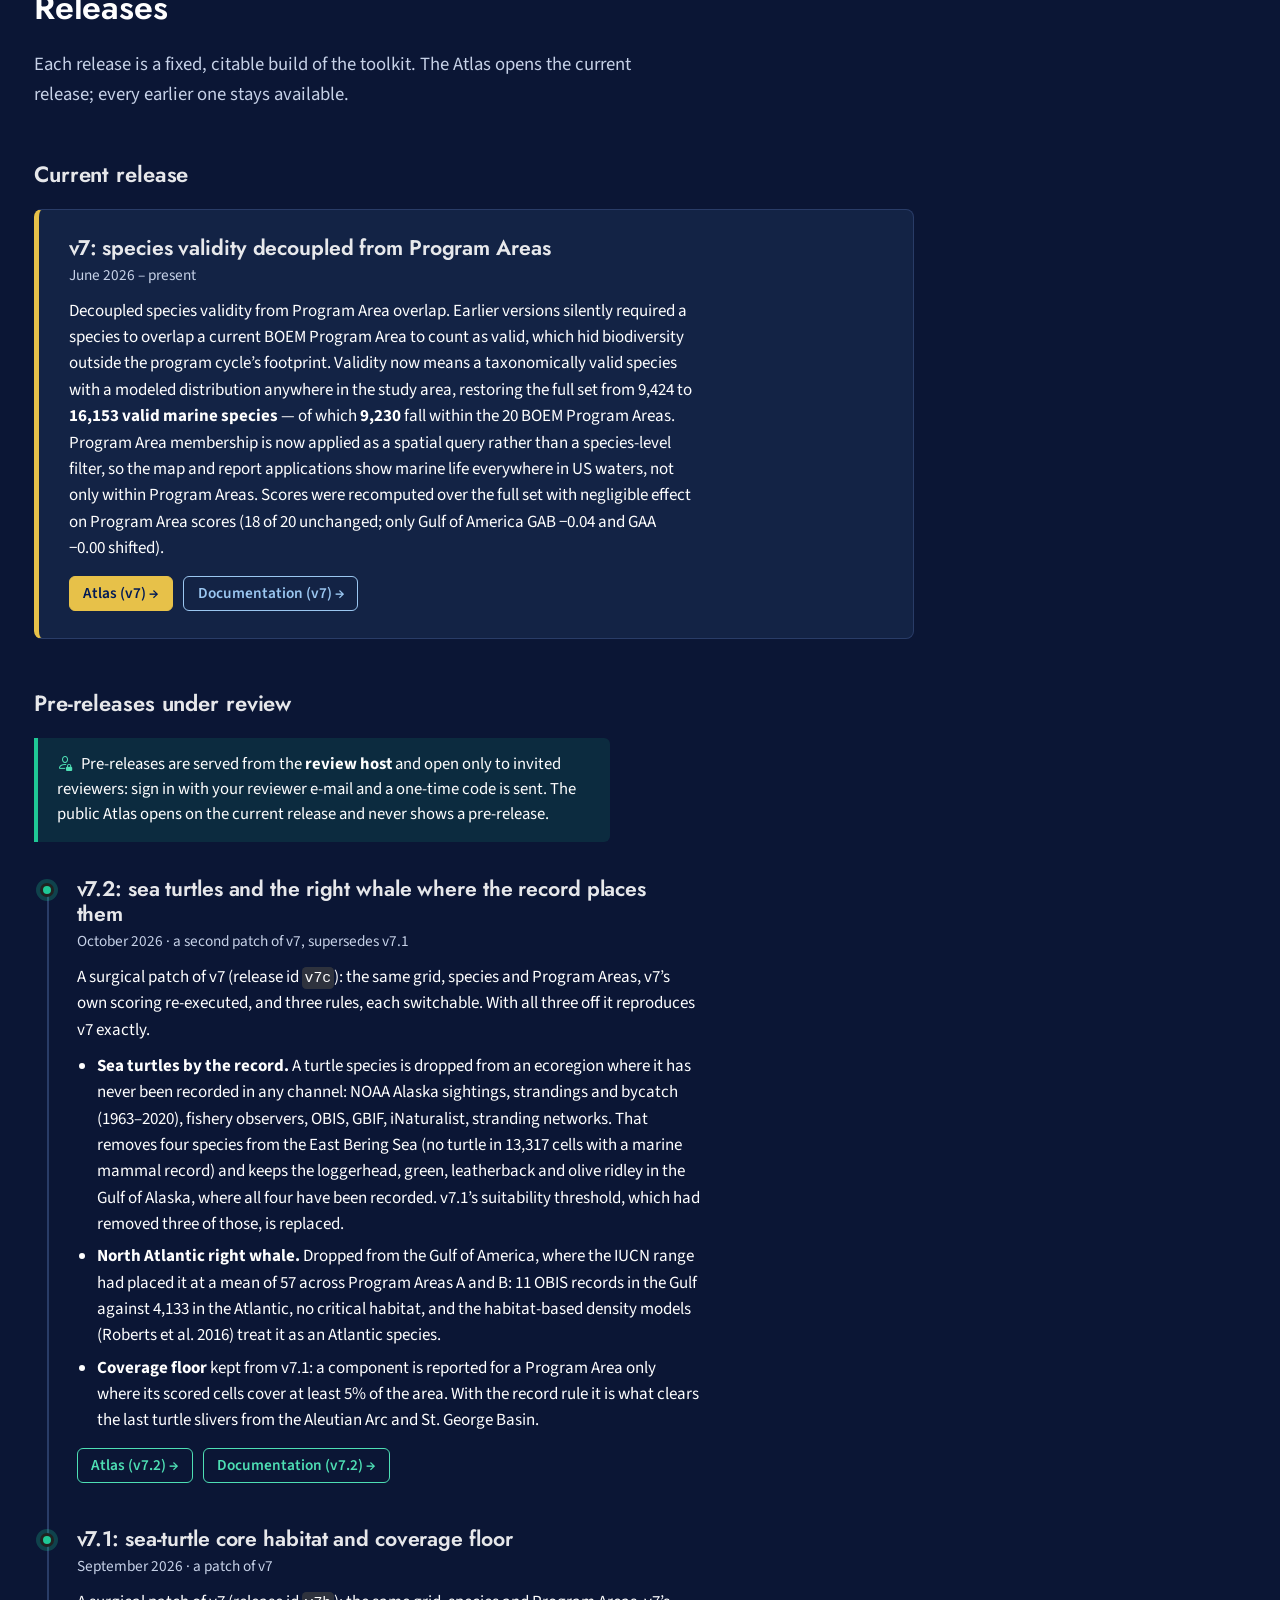
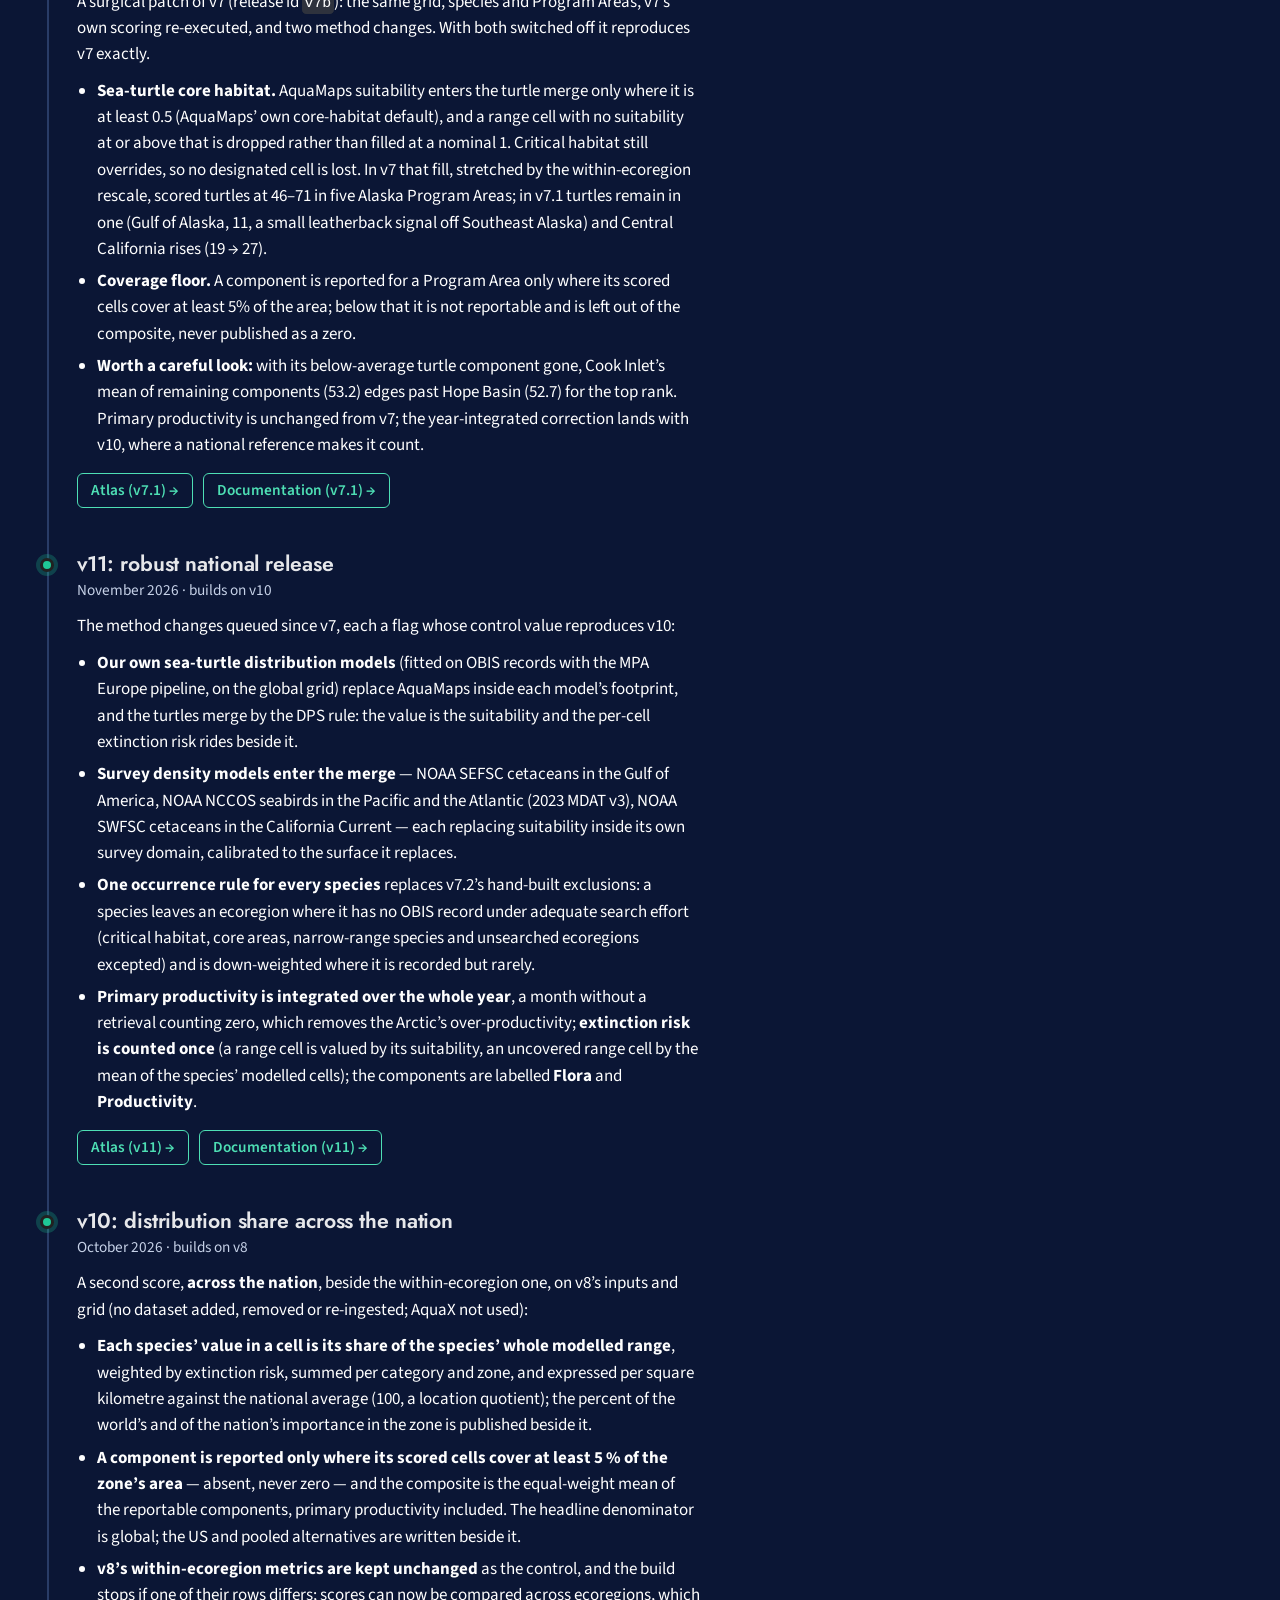
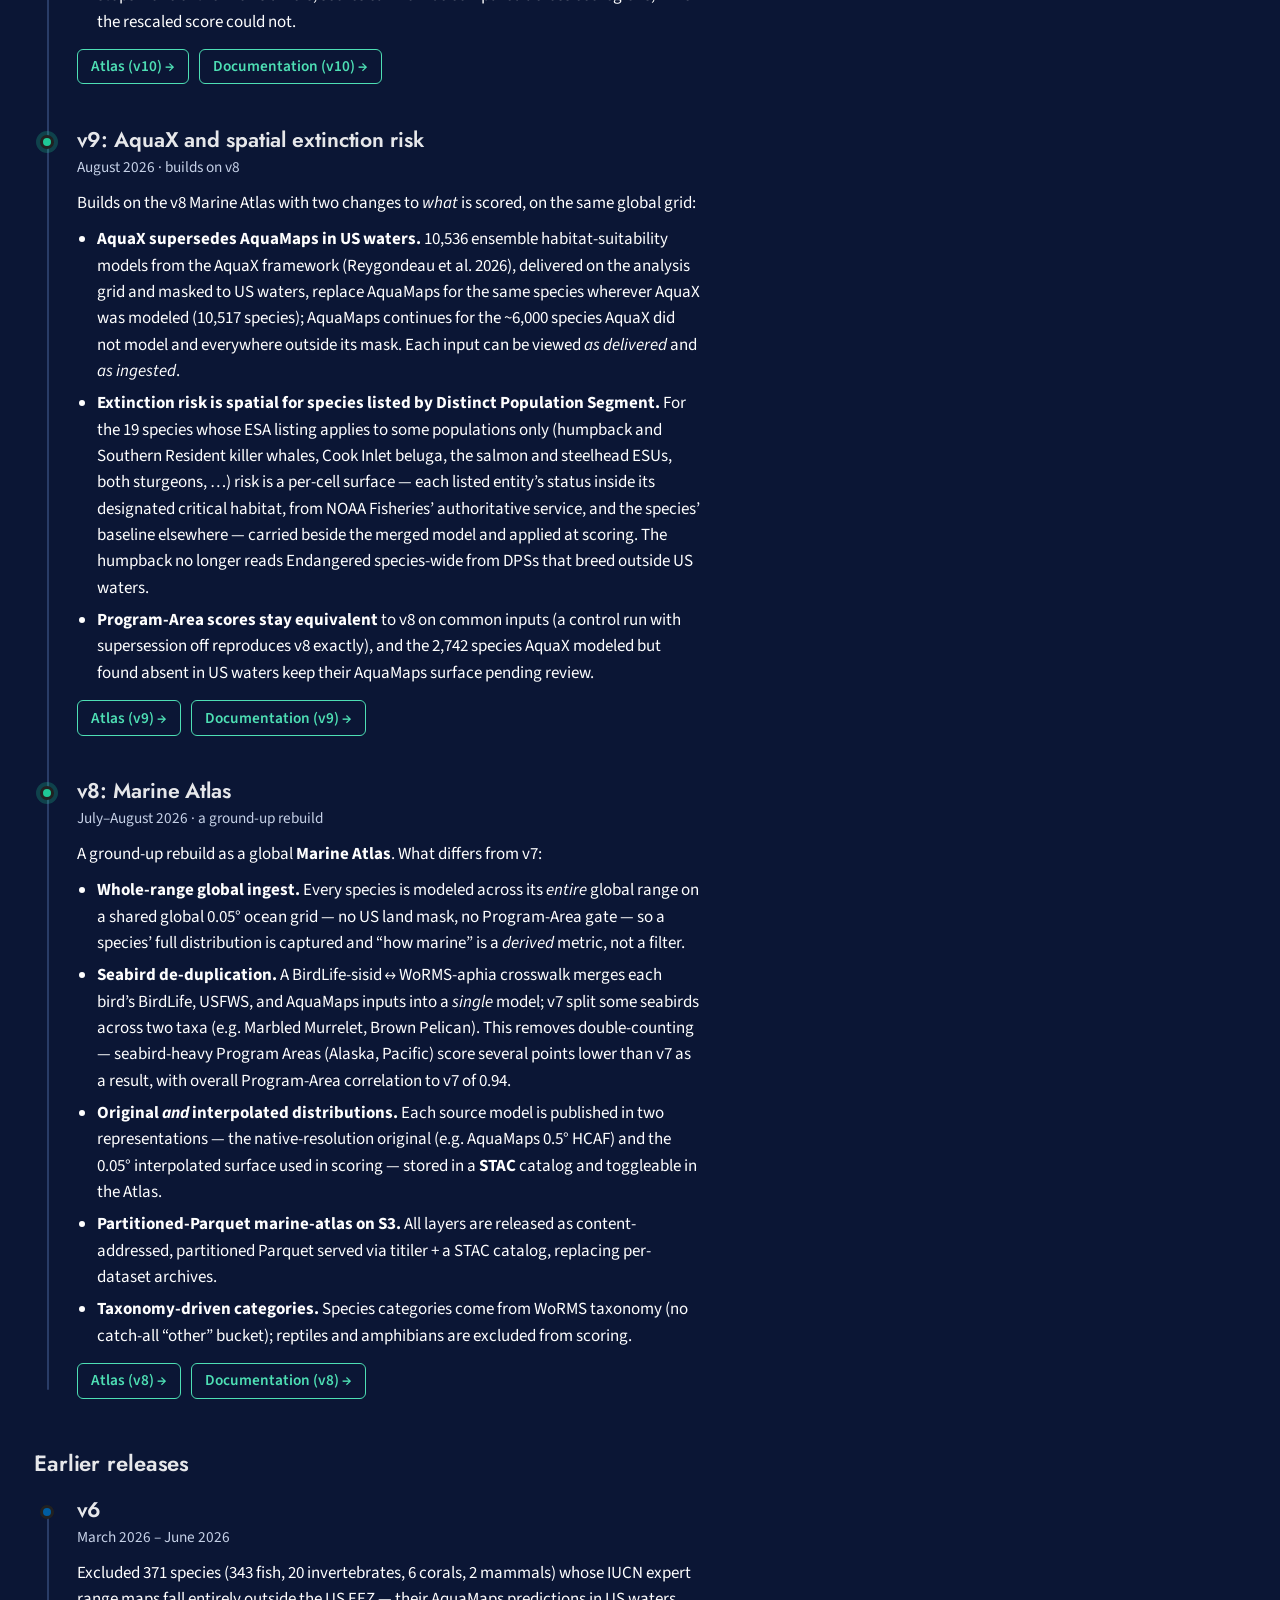
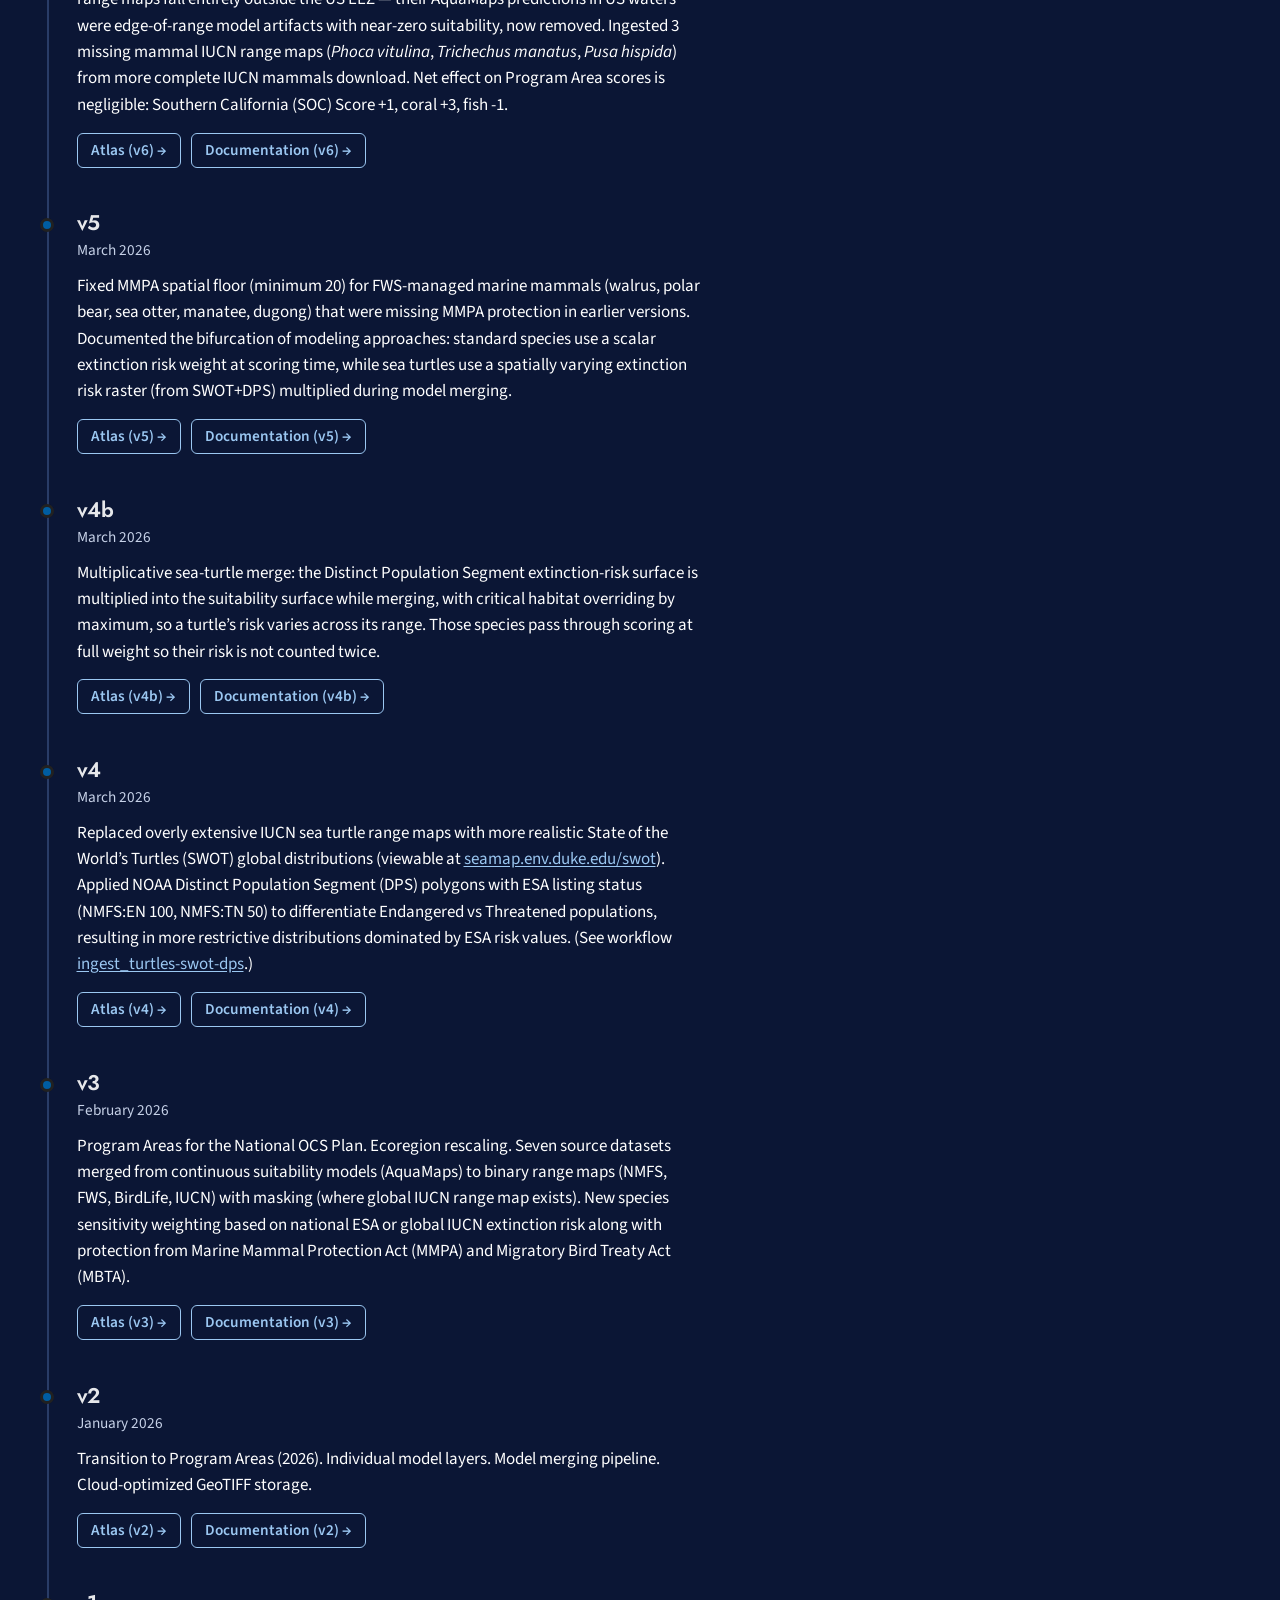
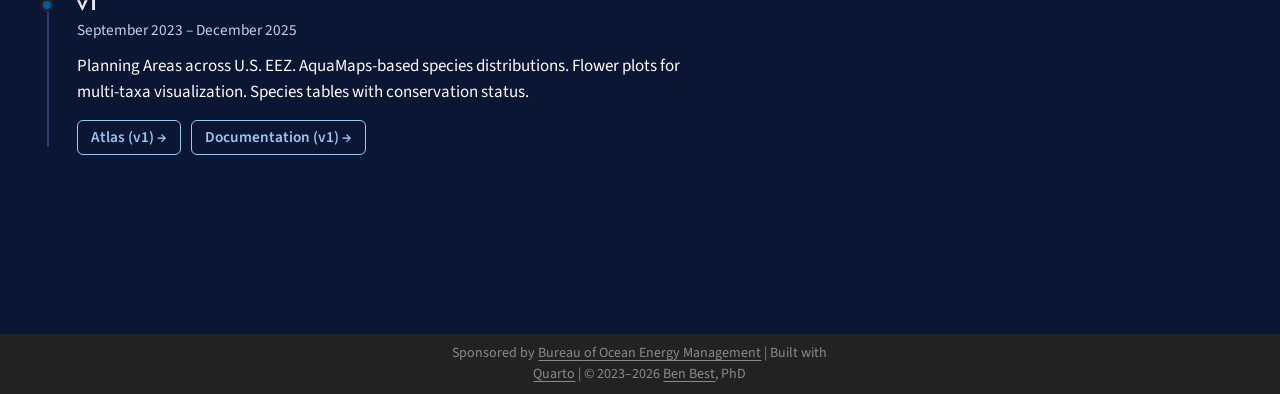
==== commit 1cc2da02: "Built site for gh-pages" ====
--- a/index.html
+++ b/index.html
@@ -2,7 +2,7 @@
 <html xmlns="http://www.w3.org/1999/xhtml" lang="en" xml:lang="en"><head>
 
 <meta charset="utf-8">
-<meta name="generator" content="quarto-1.10.19">
+<meta name="generator" content="quarto-1.11.9">
 
 <meta name="viewport" content="width=device-width, initial-scale=1.0, user-scalable=yes">
 
@@ -39,16 +39,17 @@
 <link href="./images/favicon.ico" rel="icon">
 <script src="site_libs/quarto-html/quarto.js" type="module"></script>
 <script src="site_libs/quarto-html/tabsets/tabsets.js" type="module"></script>
+<script src="site_libs/quarto-html/scrollable-regions/scrollable-regions.js" type="module"></script>
 <script src="site_libs/quarto-html/popper.min.js"></script>
 <script src="site_libs/quarto-html/tippy.umd.min.js"></script>
 <script src="site_libs/quarto-html/anchor.min.js"></script>
 <link href="site_libs/quarto-html/tippy.css" rel="stylesheet">
-<link href="site_libs/quarto-html/quarto-syntax-highlighting-bf27225e3a48a9273f3daa8f8e829971.css" rel="stylesheet" class="quarto-color-scheme" id="quarto-text-highlighting-styles">
-<link href="site_libs/quarto-html/quarto-syntax-highlighting-dark-b626d73c4c936ccc3cb08be7d45d1df6.css" rel="stylesheet" class="quarto-color-scheme quarto-color-alternate" id="quarto-text-highlighting-styles">
+<link href="site_libs/quarto-html/quarto-syntax-highlighting-63b5708e65d6cd79cd7618c58d0c21e7.css" rel="stylesheet" class="quarto-color-scheme" id="quarto-text-highlighting-styles">
+<link href="site_libs/quarto-html/quarto-syntax-highlighting-dark-447e42e69aaa9833c0ba1b986f430b20.css" rel="stylesheet" class="quarto-color-scheme quarto-color-alternate" id="quarto-text-highlighting-styles">
 <script src="site_libs/bootstrap/bootstrap.min.js"></script>
 <link href="site_libs/bootstrap/bootstrap-icons.css" rel="stylesheet">
-<link href="site_libs/bootstrap/bootstrap-b3c3ec5191441387aa47fe72e1eab198.min.css" rel="stylesheet" append-hash="true" class="quarto-color-scheme" id="quarto-bootstrap" data-mode="light">
-<link href="site_libs/bootstrap/bootstrap-dark-4d48553a2d8647f11034c9680785e498.min.css" rel="stylesheet" append-hash="true" class="quarto-color-scheme quarto-color-alternate" id="quarto-bootstrap" data-mode="dark">
+<link href="site_libs/bootstrap/bootstrap-347d7e8657d169eac44bb928934f32f7.min.css" rel="stylesheet" append-hash="true" class="quarto-color-scheme" id="quarto-bootstrap" data-mode="light">
+<link href="site_libs/bootstrap/bootstrap-dark-2277a6a30467fcfdedd4abfc0d857fec.min.css" rel="stylesheet" append-hash="true" class="quarto-color-scheme quarto-color-alternate" id="quarto-bootstrap" data-mode="dark">
 <script src="site_libs/quarto-contrib/glightbox/glightbox.min.js"></script>
 <link href="site_libs/quarto-contrib/glightbox/glightbox.min.css" rel="stylesheet">
 <link href="site_libs/quarto-contrib/glightbox/lightbox.css" rel="stylesheet">
@@ -114,12 +115,10 @@
 <meta name="twitter:image" content="https://MarineSensitivity.org/images/atlas-hero.png">
 <meta name="twitter:creator" content="@ben_d_best">
 <meta name="twitter:site" content="@BOEM">
-<meta name="twitter:image-height" content="1000">
-<meta name="twitter:image-width" content="1600">
 <meta name="twitter:card" content="summary_large_image">
 </head>
 
-<body class="quarto-dark"><script id="quarto-html-before-body" type="application/javascript">
+<body class="quarto-dark"><a id="quarto-skip-link" class="visually-hidden-focusable" href="#quarto-document-content">Skip to main content</a><script id="quarto-html-before-body" type="application/javascript">
     const toggleBodyColorMode = (bsSheetEl) => {
       const mode = bsSheetEl.getAttribute("data-mode");
       const bodyEl = window.document.querySelector("body");
@@ -142,6 +141,7 @@
       for (let i=0; i < toggles.length; i++) {
         const toggle = toggles[i];
         if (toggle) {
+          toggle.setAttribute("aria-checked", alternate ? "true" : "false");
           if (alternate) {
             toggle.classList.add("alternate");
           } else {
@@ -171,13 +171,19 @@
       manageTransitions('#quarto-margin-sidebar .nav-link', true);
       // Switch the toggles
       setColorSchemeToggle(alternate)
-      // Hack to workaround the fact that safari doesn't
-      // properly recolor the scrollbar when toggling (#1455)
+    }
+    // Hack to workaround the fact that safari doesn't
+    // properly recolor the scrollbar when toggling (#1455).
+    // Not run on load: stylesheets are set before first paint there, and
+    // scrolling would undo the scroll to a URL fragment (#14973).
+    // The one pixel nudge keeps the reader where they were.
+    const refreshSafariScrollbar = () => {
       if (navigator.userAgent.indexOf('Safari') > 0 && navigator.userAgent.indexOf('Chrome') == -1) {
         manageTransitions("body", false);
-        window.scrollTo(0, 1);
+        const scrollY = window.scrollY;
+        window.scrollTo(0, scrollY > 0 ? scrollY - 1 : 1);
         setTimeout(() => {
-          window.scrollTo(0, 0);
+          window.scrollTo(0, scrollY);
           manageTransitions("body", true);
         }, 40);
       }
@@ -269,6 +275,7 @@
       // Read the current dark / light value
       let toAlternate = !hasAlternateSentinel();
       toggleColorMode(toAlternate);
+      refreshSafariScrollbar();
       setStyleSentinel(toAlternate);
       toggleGiscusIfUsed(toAlternate, darkModeDefault);
       window.dispatchEvent(new Event('resize'));
@@ -288,7 +295,7 @@
 <!-- margin-sidebar -->
     
 <!-- main -->
-<main class="content column-page" id="quarto-document-content"><header id="title-block-header" class="quarto-title-block"></header>
+<main class="content column-page" id="quarto-document-content" tabindex="-1"><header id="title-block-header" class="quarto-title-block"></header>
 
 
 
@@ -481,6 +488,35 @@
   <a href="https://preview.marinesensitivity.org/docs/v7b/">Documentation (v7.1) →</a>
 </div>
 </section>
+<section id="v11-robust-national-release" class="level4 timeline-item preview">
+<h4 class="anchored" data-anchor-id="v11-robust-national-release">v11: robust national release</h4>
+<p><span class="timeline-date">November 2026 · builds on v10</span></p>
+<p>The method changes queued since v7, each a flag whose control value reproduces v10:</p>
+<ul>
+<li><strong>Our own sea-turtle distribution models</strong> (fitted on OBIS records with the MPA Europe pipeline, on the global grid) replace AquaMaps inside each model’s footprint, and the turtles merge by the DPS rule: the value is the suitability and the per-cell extinction risk rides beside it.</li>
+<li><strong>Survey density models enter the merge</strong> — NOAA SEFSC cetaceans in the Gulf of America, NOAA NCCOS seabirds in the Pacific and the Atlantic (2023 MDAT v3), NOAA SWFSC cetaceans in the California Current — each replacing suitability inside its own survey domain, calibrated to the surface it replaces.</li>
+<li><strong>One occurrence rule for every species</strong> replaces v7.2’s hand-built exclusions: a species leaves an ecoregion where it has no OBIS record under adequate search effort (critical habitat, core areas, narrow-range species and unsearched ecoregions excepted) and is down-weighted where it is recorded but rarely.</li>
+<li><strong>Primary productivity is integrated over the whole year</strong>, a month without a retrieval counting zero, which removes the Arctic’s over-productivity; <strong>extinction risk is counted once</strong> (a range cell is valued by its suitability, an uncovered range cell by the mean of the species’ modelled cells); the components are labelled <strong>Flora</strong> and <strong>Productivity</strong>.</li>
+</ul>
+<div class="release-links">
+  <a href="https://preview.marinesensitivity.org/v11/atlas/">Atlas (v11) →</a>
+  <a href="https://preview.marinesensitivity.org/docs/v11/">Documentation (v11) →</a>
+</div>
+</section>
+<section id="v10-distribution-share-across-the-nation" class="level4 timeline-item preview">
+<h4 class="anchored" data-anchor-id="v10-distribution-share-across-the-nation">v10: distribution share across the nation</h4>
+<p><span class="timeline-date">October 2026 · builds on v8</span></p>
+<p>A second score, <strong>across the nation</strong>, beside the within-ecoregion one, on v8’s inputs and grid (no dataset added, removed or re-ingested; AquaX not used):</p>
+<ul>
+<li><strong>Each species’ value in a cell is its share of the species’ whole modelled range</strong>, weighted by extinction risk, summed per category and zone, and expressed per square kilometre against the national average (100, a location quotient); the percent of the world’s and of the nation’s importance in the zone is published beside it.</li>
+<li><strong>A component is reported only where its scored cells cover at least 5 % of the zone’s area</strong> — absent, never zero — and the composite is the equal-weight mean of the reportable components, primary productivity included. The headline denominator is global; the US and pooled alternatives are written beside it.</li>
+<li><strong>v8’s within-ecoregion metrics are kept unchanged</strong> as the control, and the build stops if one of their rows differs; scores can now be compared across ecoregions, which the rescaled score could not.</li>
+</ul>
+<div class="release-links">
+  <a href="https://preview.marinesensitivity.org/v10/atlas/">Atlas (v10) →</a>
+  <a href="https://preview.marinesensitivity.org/docs/v10/">Documentation (v10) →</a>
+</div>
+</section>
 <section id="v9-aquax-and-spatial-extinction-risk" class="level4 timeline-item preview">
 <h4 class="anchored" data-anchor-id="v9-aquax-and-spatial-extinction-risk">v9: AquaX and spatial extinction risk</h4>
 <p><span class="timeline-date">August 2026 · builds on v8</span></p>
@@ -590,15 +626,50 @@
   window.document.addEventListener("DOMContentLoaded", function (event) {
     // Ensure there is a toggle, if there isn't float one in the top right
     if (window.document.querySelector('.quarto-color-scheme-toggle') === null) {
-      const a = window.document.createElement('a');
-      a.classList.add('top-right');
-      a.classList.add('quarto-color-scheme-toggle');
-      a.href = "";
-      a.onclick = function() { try { window.quartoToggleColorScheme(); } catch {} return false; };
+      const toggle = window.document.createElement('button');
+      toggle.type = "button";
+      toggle.setAttribute("role", "switch");
+      toggle.setAttribute("aria-checked", "false");
+      toggle.classList.add('top-right');
+      toggle.classList.add('quarto-color-scheme-toggle');
+      toggle.setAttribute("aria-label", "Toggle dark mode");
+      toggle.onclick = function() { try { window.quartoToggleColorScheme(); } catch {} return false; };
       const i = window.document.createElement("i");
       i.classList.add('bi');
-      a.appendChild(i);
-      window.document.body.appendChild(a);
+      toggle.appendChild(i);
+      // Put the toggle in a landmark of its own, so that landmark navigation
+      // can reach it.
+      //
+      // The container is always a fresh direct child of body, and the toggle is
+      // never moved into page furniture that the theme or the author controls.
+      // The toggle is positioned against the page, so any ancestor that
+      // establishes a containing block captures it: a positioned element or a
+      // grid for position: absolute, and transform, filter, will-change or
+      // contain for position: fixed. A direct child of body has none of these
+      // to inherit, and the shift when one appears is silent and visual.
+      //
+      // ARIA says a document should have at most one banner, and axe reports a
+      // duplicate whether or not the banners carry distinct labels. So use a
+      // header when the page has no banner yet, and a named region otherwise.
+      //
+      // A header is a banner wherever it sits, unless it is inside sectioning
+      // content, so this cannot just look at the children of body: a custom
+      // page layout wraps the title block header in a plain div. An explicit
+      // role="banner" always counts.
+      const sectioning = 'article, aside, main, nav, section, [role="article"], [role="complementary"], [role="main"], [role="navigation"], [role="region"]';
+      const hasBanner = Array.from(
+        window.document.querySelectorAll('header:not([role]), [role="banner"]')
+      ).some(function(el) {
+        return el.hasAttribute("role") || el.closest(sectioning) === null;
+      });
+      const container = window.document.createElement(hasBanner ? "div" : "header");
+      if (hasBanner) {
+        container.setAttribute("role", "region");
+        container.setAttribute("aria-label", "Toggle dark mode");
+      }
+      container.classList.add('quarto-color-scheme-toggle-container');
+      container.appendChild(toggle);
+      window.document.body.appendChild(container);
     }
     setColorSchemeToggle(hasAlternateSentinel())
     const icon = "";
@@ -677,7 +748,8 @@
           return filterRegex.test(href) || localhostRegex.test(href) || mailtoRegex.test(href);
       }
       // Inspect non-navigation links and adorn them if external
-     var links = window.document.querySelectorAll('a[href]:not(.nav-link):not(.navbar-brand):not(.toc-action):not(.sidebar-link):not(.sidebar-item-toggle):not(.pagination-link):not(.no-external):not([aria-hidden]):not(.dropdown-item):not(.quarto-navigation-tool):not(.about-link)');
+      window.quartoDecorateExternalLinks = function (root) {
+     var links = (root || window.document).querySelectorAll('a[href]:not(.nav-link):not(.navbar-brand):not(.toc-action):not(.sidebar-link):not(.sidebar-item-toggle):not(.pagination-link):not(.no-external):not([aria-hidden]):not(.dropdown-item):not(.quarto-navigation-tool):not(.about-link)');
       for (var i=0; i<links.length; i++) {
         const link = links[i];
         if (!isInternal(link.href)) {
@@ -686,8 +758,69 @@
           if (link.dataset.originalHref !== undefined) {
             link.href = link.dataset.originalHref;
           }
-        }
-      }
+          if (!link.classList.contains('no-external-icon')) {
+          }
+        }
+      }
+      };
+      window.quartoDecorateExternalLinks(window.document);
+    // Esc closes the popup (WCAG 1.4.13) and focus leaving both trigger and
+    // popup closes it (WCAG 2.4.11); tippy handles neither for interactive popups.
+    const hideOnEscAndFocusOut = {
+      name: 'hideOnEscAndFocusOut',
+      defaultValue: true,
+      fn(instance) {
+        const dismiss = () => {
+          // A show scheduled by the trigger delay would otherwise reopen it
+          instance.clearDelayTimeouts();
+          instance.hide();
+        };
+        const onKeyDown = (event) => {
+          if (event.key !== 'Escape') {
+            return;
+          }
+          // Keep Esc from also reaching page handlers (e.g. reveal.js overview),
+          // except an open reveal.js slide menu, which Esc should close too.
+          // The menu handles keys only when its keyboard option is on.
+          const menuHandlesEsc = window.Reveal?.getPlugin?.('menu')?.isOpen() &&
+            window.Reveal.getConfig().menu?.keyboard !== false;
+          if (!menuHandlesEsc) {
+            event.stopPropagation();
+          }
+          if (instance.popper.contains(window.document.activeElement)) {
+            // Disabled while refocusing so the focus trigger does not reopen it
+            instance.disable();
+            instance.reference.focus();
+            instance.enable();
+          }
+          dismiss();
+        };
+        const onFocusOut = (event) => {
+          const target = event.relatedTarget;
+          if (target && !instance.reference.contains(target) &&
+              !instance.popper.contains(target)) {
+            dismiss();
+          }
+        };
+        // On the trigger too: a click trigger (code-annotations: select) has no
+        // blur handling. Attached for the instance's lifetime so leaving the
+        // trigger also cancels a show still pending on the trigger delay.
+        instance.reference.addEventListener('focusout', onFocusOut);
+        return {
+          onShow() {
+            window.document.addEventListener('keydown', onKeyDown, true);
+            instance.popper.addEventListener('focusout', onFocusOut);
+          },
+          onHide() {
+            window.document.removeEventListener('keydown', onKeyDown, true);
+            instance.popper.removeEventListener('focusout', onFocusOut);
+          },
+          onDestroy() {
+            instance.reference.removeEventListener('focusout', onFocusOut);
+          },
+        };
+      },
+    };
     function tippyHover(el, contentFn, onTriggerFn, onUntriggerFn) {
       const config = {
         allowHTML: true,
@@ -701,6 +834,7 @@
         interactiveBorder: 10,
         theme: 'quarto',
         placement: 'bottom-start',
+        plugins: [hideOnEscAndFocusOut],
       };
       if (contentFn) {
         config.content = contentFn;
@@ -863,44 +997,54 @@
           const lineIds = lines.map((line) => {
             return targetCell + "-" + line;
           })
-          let top = null;
-          let height = null;
-          let parent = null;
+          // Each band is positioned against its own containing block, which is
+          // not the offsetParent of the lines, so place it from client rects.
+          const placeBand = (band, firstEl, lastEl, codeBlock) => {
+            const container = band.offsetParent;
+            if (container === null) {
+              return;
+            }
+            const containerRect = container.getBoundingClientRect();
+            // Reveal.js scales slides with a transform, so convert client
+            // pixels back to the CSS pixels of the container.
+            const scale = containerRect.height / container.offsetHeight || 1;
+            const firstRect = firstEl.getBoundingClientRect();
+            const lastRect = lastEl.getBoundingClientRect();
+            const top = (firstRect.top - containerRect.top) / scale - container.clientTop + container.scrollTop;
+            const height = (lastRect.bottom - firstRect.top) / scale;
+            band.style.top = top - 2 + "px";
+            band.style.height = height + 4 + "px";
+            if (codeBlock) {
+              // Without the copy button wrapper, the containing block is wider
+              // than the code block, so span the code block explicitly.
+              const blockRect = codeBlock.getBoundingClientRect();
+              band.style.left = (blockRect.left - containerRect.left) / scale - container.clientLeft + container.scrollLeft + "px";
+              band.style.width = blockRect.width / scale + "px";
+            }
+          };
           if (lineIds.length > 0) {
-              //compute the position of the single el (top and bottom and make a div)
-              const el = window.document.getElementById(lineIds[0]);
-              top = el.offsetTop;
-              height = el.offsetHeight;
-              parent = el.parentElement.parentElement;
-            if (lineIds.length > 1) {
-              const lastEl = window.document.getElementById(lineIds[lineIds.length - 1]);
-              const bottom = lastEl.offsetTop + lastEl.offsetHeight;
-              height = bottom - top;
+            const el = window.document.getElementById(lineIds[0]);
+            const lastEl = window.document.getElementById(lineIds[lineIds.length - 1]);
+            const parent = el.parentElement.parentElement;
+            // cook up a div (if necessary) and position it
+            let div = window.document.getElementById("code-annotation-line-highlight");
+            if (div === null) {
+              div = window.document.createElement("div");
+              div.setAttribute("id", "code-annotation-line-highlight");
+              div.style.position = 'absolute';
+              parent.appendChild(div);
             }
-            if (top !== null && height !== null && parent !== null) {
-              // cook up a div (if necessary) and position it 
-              let div = window.document.getElementById("code-annotation-line-highlight");
-              if (div === null) {
-                div = window.document.createElement("div");
-                div.setAttribute("id", "code-annotation-line-highlight");
-                div.style.position = 'absolute';
-                parent.appendChild(div);
-              }
-              div.style.top = top - 2 + "px";
-              div.style.height = height + 4 + "px";
-              div.style.left = 0;
-              let gutterDiv = window.document.getElementById("code-annotation-line-highlight-gutter");
-              if (gutterDiv === null) {
-                gutterDiv = window.document.createElement("div");
-                gutterDiv.setAttribute("id", "code-annotation-line-highlight-gutter");
-                gutterDiv.style.position = 'absolute';
-                const codeCell = window.document.getElementById(targetCell);
-                const gutter = codeCell.querySelector('.code-annotation-gutter');
-                gutter.appendChild(gutterDiv);
-              }
-              gutterDiv.style.top = top - 2 + "px";
-              gutterDiv.style.height = height + 4 + "px";
+            placeBand(div, el, lastEl, parent.closest("div.sourceCode") || parent);
+            let gutterDiv = window.document.getElementById("code-annotation-line-highlight-gutter");
+            if (gutterDiv === null) {
+              gutterDiv = window.document.createElement("div");
+              gutterDiv.setAttribute("id", "code-annotation-line-highlight-gutter");
+              gutterDiv.style.position = 'absolute';
+              const codeCell = window.document.getElementById(targetCell);
+              const gutter = codeCell.querySelector('.code-annotation-gutter');
+              gutter.appendChild(gutterDiv);
             }
+            placeBand(gutterDiv, el, lastEl);
             selectedAnnoteEl = annoteEl;
           }
         };
@@ -999,6 +1143,9 @@
     }
   });
   </script>
+  <script type="application/javascript">
+  window.quartoScrollableRegionsLabels = {"code":"Scrollable code","output":"Scrollable output"};
+  </script>
 </div> <!-- /content -->
 <footer class="footer">
   <div class="nav-footer">
--- a/site_libs/quarto-html/quarto-syntax-highlighting-63b5708e65d6cd79cd7618c58d0c21e7.css
+++ b/site_libs/quarto-html/quarto-syntax-highlighting-63b5708e65d6cd79cd7618c58d0c21e7.css
@@ -0,0 +1,236 @@
+/* quarto syntax highlight colors */
+:root {
+  --quarto-hl-ot-color: #003B4F;
+  --quarto-hl-at-color: #657422;
+  --quarto-hl-ss-color: #20794D;
+  --quarto-hl-an-color: #5E5E5E;
+  --quarto-hl-fu-color: #4758AB;
+  --quarto-hl-st-color: #20794D;
+  --quarto-hl-cf-color: #003B4F;
+  --quarto-hl-op-color: #5E5E5E;
+  --quarto-hl-er-color: #AD0000;
+  --quarto-hl-bn-color: #AD0000;
+  --quarto-hl-al-color: #AD0000;
+  --quarto-hl-va-color: #111111;
+  --quarto-hl-bu-color: inherit;
+  --quarto-hl-ex-color: inherit;
+  --quarto-hl-pp-color: #AD0000;
+  --quarto-hl-in-color: #5E5E5E;
+  --quarto-hl-vs-color: #20794D;
+  --quarto-hl-wa-color: #5E5E5E;
+  --quarto-hl-do-color: #5E5E5E;
+  --quarto-hl-im-color: #00769E;
+  --quarto-hl-ch-color: #20794D;
+  --quarto-hl-dt-color: #AD0000;
+  --quarto-hl-fl-color: #AD0000;
+  --quarto-hl-co-color: #5E5E5E;
+  --quarto-hl-cv-color: #5E5E5E;
+  --quarto-hl-cn-color: #8f5902;
+  --quarto-hl-sc-color: #5E5E5E;
+  --quarto-hl-dv-color: #AD0000;
+  --quarto-hl-kw-color: #003B4F;
+}
+
+/* other quarto variables */
+:root {
+  --quarto-font-monospace: SFMono-Regular, Menlo, Monaco, Consolas, "Liberation Mono", "Courier New", monospace;
+}
+
+/* syntax highlight based on Pandoc's rules */
+pre > code.sourceCode > span {
+  color: #003B4F;
+}
+
+code.sourceCode > span {
+  color: #003B4F;
+}
+
+div.sourceCode,
+div.sourceCode pre.sourceCode {
+  color: #003B4F;
+}
+
+/* Normal */
+code span {
+  color: #003B4F;
+}
+
+/* Alert */
+code span.al {
+  color: #AD0000;
+  font-style: inherit;
+}
+
+/* Annotation */
+code span.an {
+  color: #5E5E5E;
+  font-style: inherit;
+}
+
+/* Attribute */
+code span.at {
+  color: #657422;
+  font-style: inherit;
+}
+
+/* BaseN */
+code span.bn {
+  color: #AD0000;
+  font-style: inherit;
+}
+
+/* BuiltIn */
+code span.bu {
+  font-style: inherit;
+}
+
+/* ControlFlow */
+code span.cf {
+  color: #003B4F;
+  font-weight: bold;
+  font-style: inherit;
+}
+
+/* Char */
+code span.ch {
+  color: #20794D;
+  font-style: inherit;
+}
+
+/* Constant */
+code span.cn {
+  color: #8f5902;
+  font-style: inherit;
+}
+
+/* Comment */
+code span.co {
+  color: #5E5E5E;
+  font-style: inherit;
+}
+
+/* CommentVar */
+code span.cv {
+  color: #5E5E5E;
+  font-style: italic;
+}
+
+/* Documentation */
+code span.do {
+  color: #5E5E5E;
+  font-style: italic;
+}
+
+/* DataType */
+code span.dt {
+  color: #AD0000;
+  font-style: inherit;
+}
+
+/* DecVal */
+code span.dv {
+  color: #AD0000;
+  font-style: inherit;
+}
+
+/* Error */
+code span.er {
+  color: #AD0000;
+  font-style: inherit;
+}
+
+/* Extension */
+code span.ex {
+  font-style: inherit;
+}
+
+/* Float */
+code span.fl {
+  color: #AD0000;
+  font-style: inherit;
+}
+
+/* Function */
+code span.fu {
+  color: #4758AB;
+  font-style: inherit;
+}
+
+/* Import */
+code span.im {
+  color: #00769E;
+  font-style: inherit;
+}
+
+/* Information */
+code span.in {
+  color: #5E5E5E;
+  font-style: inherit;
+}
+
+/* Keyword */
+code span.kw {
+  color: #003B4F;
+  font-weight: bold;
+  font-style: inherit;
+}
+
+/* Operator */
+code span.op {
+  color: #5E5E5E;
+  font-style: inherit;
+}
+
+/* Other */
+code span.ot {
+  color: #003B4F;
+  font-style: inherit;
+}
+
+/* Preprocessor */
+code span.pp {
+  color: #AD0000;
+  font-style: inherit;
+}
+
+/* SpecialChar */
+code span.sc {
+  color: #5E5E5E;
+  font-style: inherit;
+}
+
+/* SpecialString */
+code span.ss {
+  color: #20794D;
+  font-style: inherit;
+}
+
+/* String */
+code span.st {
+  color: #20794D;
+  font-style: inherit;
+}
+
+/* Variable */
+code span.va {
+  color: #111111;
+  font-style: inherit;
+}
+
+/* VerbatimString */
+code span.vs {
+  color: #20794D;
+  font-style: inherit;
+}
+
+/* Warning */
+code span.wa {
+  color: #5E5E5E;
+  font-style: italic;
+}
+
+.prevent-inlining {
+  content: "</";
+}
+
+/*# sourceMappingURL=054cc16b9e9817627be6994582d2ffb5.css.map */
--- a/site_libs/quarto-html/quarto-syntax-highlighting-dark-447e42e69aaa9833c0ba1b986f430b20.css
+++ b/site_libs/quarto-html/quarto-syntax-highlighting-dark-447e42e69aaa9833c0ba1b986f430b20.css
@@ -0,0 +1,219 @@
+/* quarto syntax highlight colors */
+:root {
+  --quarto-hl-al-color: #f07178;
+  --quarto-hl-an-color: #d4d0ab;
+  --quarto-hl-at-color: #00e0e0;
+  --quarto-hl-bn-color: #d4d0ab;
+  --quarto-hl-bu-color: #abe338;
+  --quarto-hl-ch-color: #abe338;
+  --quarto-hl-co-color: #f8f8f2;
+  --quarto-hl-cv-color: #ffd700;
+  --quarto-hl-cn-color: #ffd700;
+  --quarto-hl-cf-color: #ffa07a;
+  --quarto-hl-dt-color: #ffa07a;
+  --quarto-hl-dv-color: #d4d0ab;
+  --quarto-hl-do-color: #f8f8f2;
+  --quarto-hl-er-color: #f07178;
+  --quarto-hl-ex-color: #00e0e0;
+  --quarto-hl-fl-color: #d4d0ab;
+  --quarto-hl-fu-color: #ffa07a;
+  --quarto-hl-im-color: #abe338;
+  --quarto-hl-in-color: #d4d0ab;
+  --quarto-hl-kw-color: #ffa07a;
+  --quarto-hl-op-color: #ffa07a;
+  --quarto-hl-ot-color: #00e0e0;
+  --quarto-hl-pp-color: #dcc6e0;
+  --quarto-hl-re-color: #00e0e0;
+  --quarto-hl-sc-color: #abe338;
+  --quarto-hl-ss-color: #abe338;
+  --quarto-hl-st-color: #abe338;
+  --quarto-hl-va-color: #00e0e0;
+  --quarto-hl-vs-color: #abe338;
+  --quarto-hl-wa-color: #dcc6e0;
+}
+
+/* other quarto variables */
+:root {
+  --quarto-font-monospace: SFMono-Regular, Menlo, Monaco, Consolas, "Liberation Mono", "Courier New", monospace;
+}
+
+/* syntax highlight based on Pandoc's rules */
+pre > code.sourceCode > span {
+  color: #f8f8f2;
+}
+
+code.sourceCode > span {
+  color: #f8f8f2;
+}
+
+div.sourceCode,
+div.sourceCode pre.sourceCode {
+  color: #f8f8f2;
+}
+
+/* Normal */
+code span {
+  color: #f8f8f2;
+}
+
+/* Alert */
+code span.al {
+  color: #f07178;
+}
+
+/* Annotation */
+code span.an {
+  color: #d4d0ab;
+}
+
+/* Attribute */
+code span.at {
+  color: #00e0e0;
+}
+
+/* BaseN */
+code span.bn {
+  color: #d4d0ab;
+}
+
+/* BuiltIn */
+code span.bu {
+  color: #abe338;
+}
+
+/* ControlFlow */
+code span.cf {
+  font-weight: bold;
+  color: #ffa07a;
+}
+
+/* Char */
+code span.ch {
+  color: #abe338;
+}
+
+/* Constant */
+code span.cn {
+  color: #ffd700;
+}
+
+/* Comment */
+code span.co {
+  font-style: italic;
+  color: #f8f8f2;
+}
+
+/* CommentVar */
+code span.cv {
+  color: #ffd700;
+}
+
+/* Documentation */
+code span.do {
+  color: #f8f8f2;
+}
+
+/* DataType */
+code span.dt {
+  color: #ffa07a;
+}
+
+/* DecVal */
+code span.dv {
+  color: #d4d0ab;
+}
+
+/* Error */
+code span.er {
+  color: #f07178;
+  text-decoration: underline;
+}
+
+/* Extension */
+code span.ex {
+  font-weight: bold;
+  color: #00e0e0;
+}
+
+/* Float */
+code span.fl {
+  color: #d4d0ab;
+}
+
+/* Function */
+code span.fu {
+  color: #ffa07a;
+}
+
+/* Import */
+code span.im {
+  color: #abe338;
+}
+
+/* Information */
+code span.in {
+  color: #d4d0ab;
+}
+
+/* Keyword */
+code span.kw {
+  font-weight: bold;
+  color: #ffa07a;
+}
+
+/* Operator */
+code span.op {
+  color: #ffa07a;
+}
+
+/* Other */
+code span.ot {
+  color: #00e0e0;
+}
+
+/* Preprocessor */
+code span.pp {
+  color: #dcc6e0;
+}
+
+/* RegionMarker */
+code span.re {
+  background-color: #f8f8f2;
+  color: #00e0e0;
+}
+
+/* SpecialChar */
+code span.sc {
+  color: #abe338;
+}
+
+/* SpecialString */
+code span.ss {
+  color: #abe338;
+}
+
+/* String */
+code span.st {
+  color: #abe338;
+}
+
+/* Variable */
+code span.va {
+  color: #00e0e0;
+}
+
+/* VerbatimString */
+code span.vs {
+  color: #abe338;
+}
+
+/* Warning */
+code span.wa {
+  color: #dcc6e0;
+}
+
+.prevent-inlining {
+  content: "</";
+}
+
+/*# sourceMappingURL=be8e1111c2b710f7c3a4926ffa2967aa.css.map */
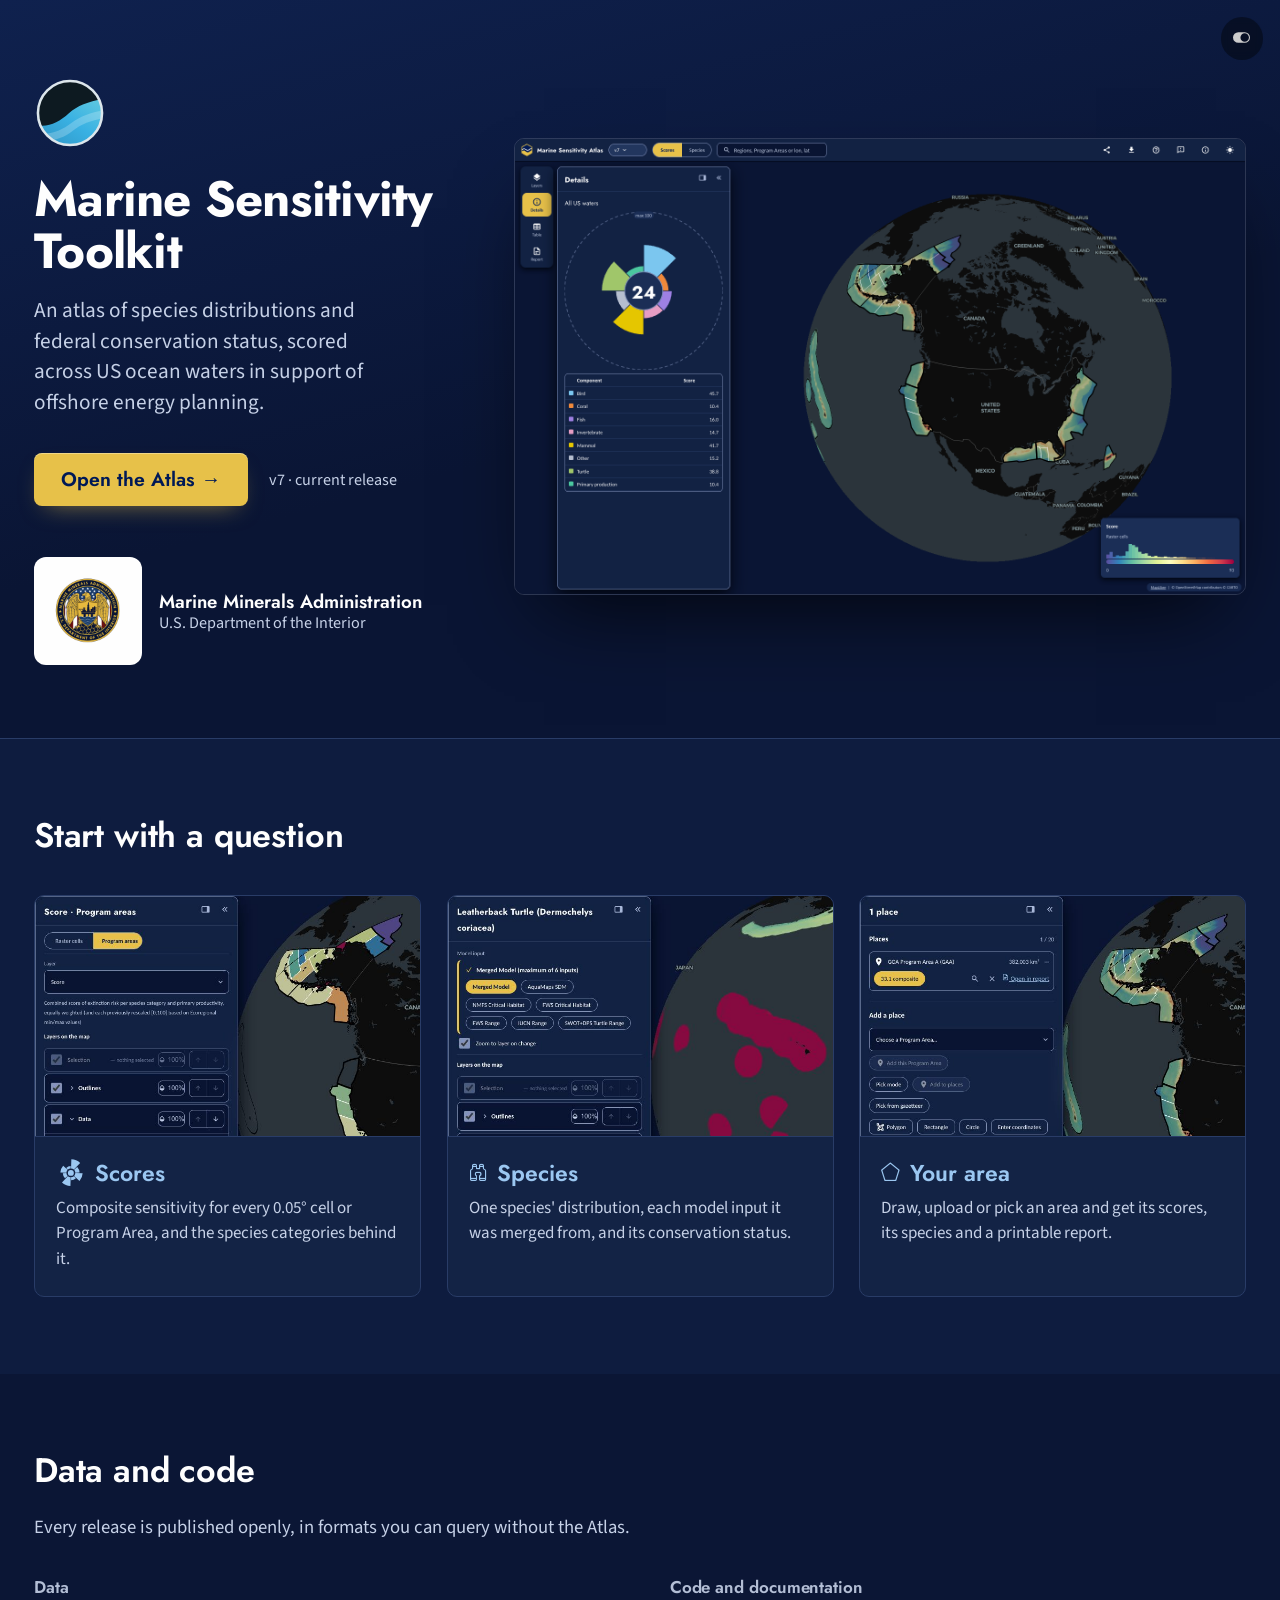
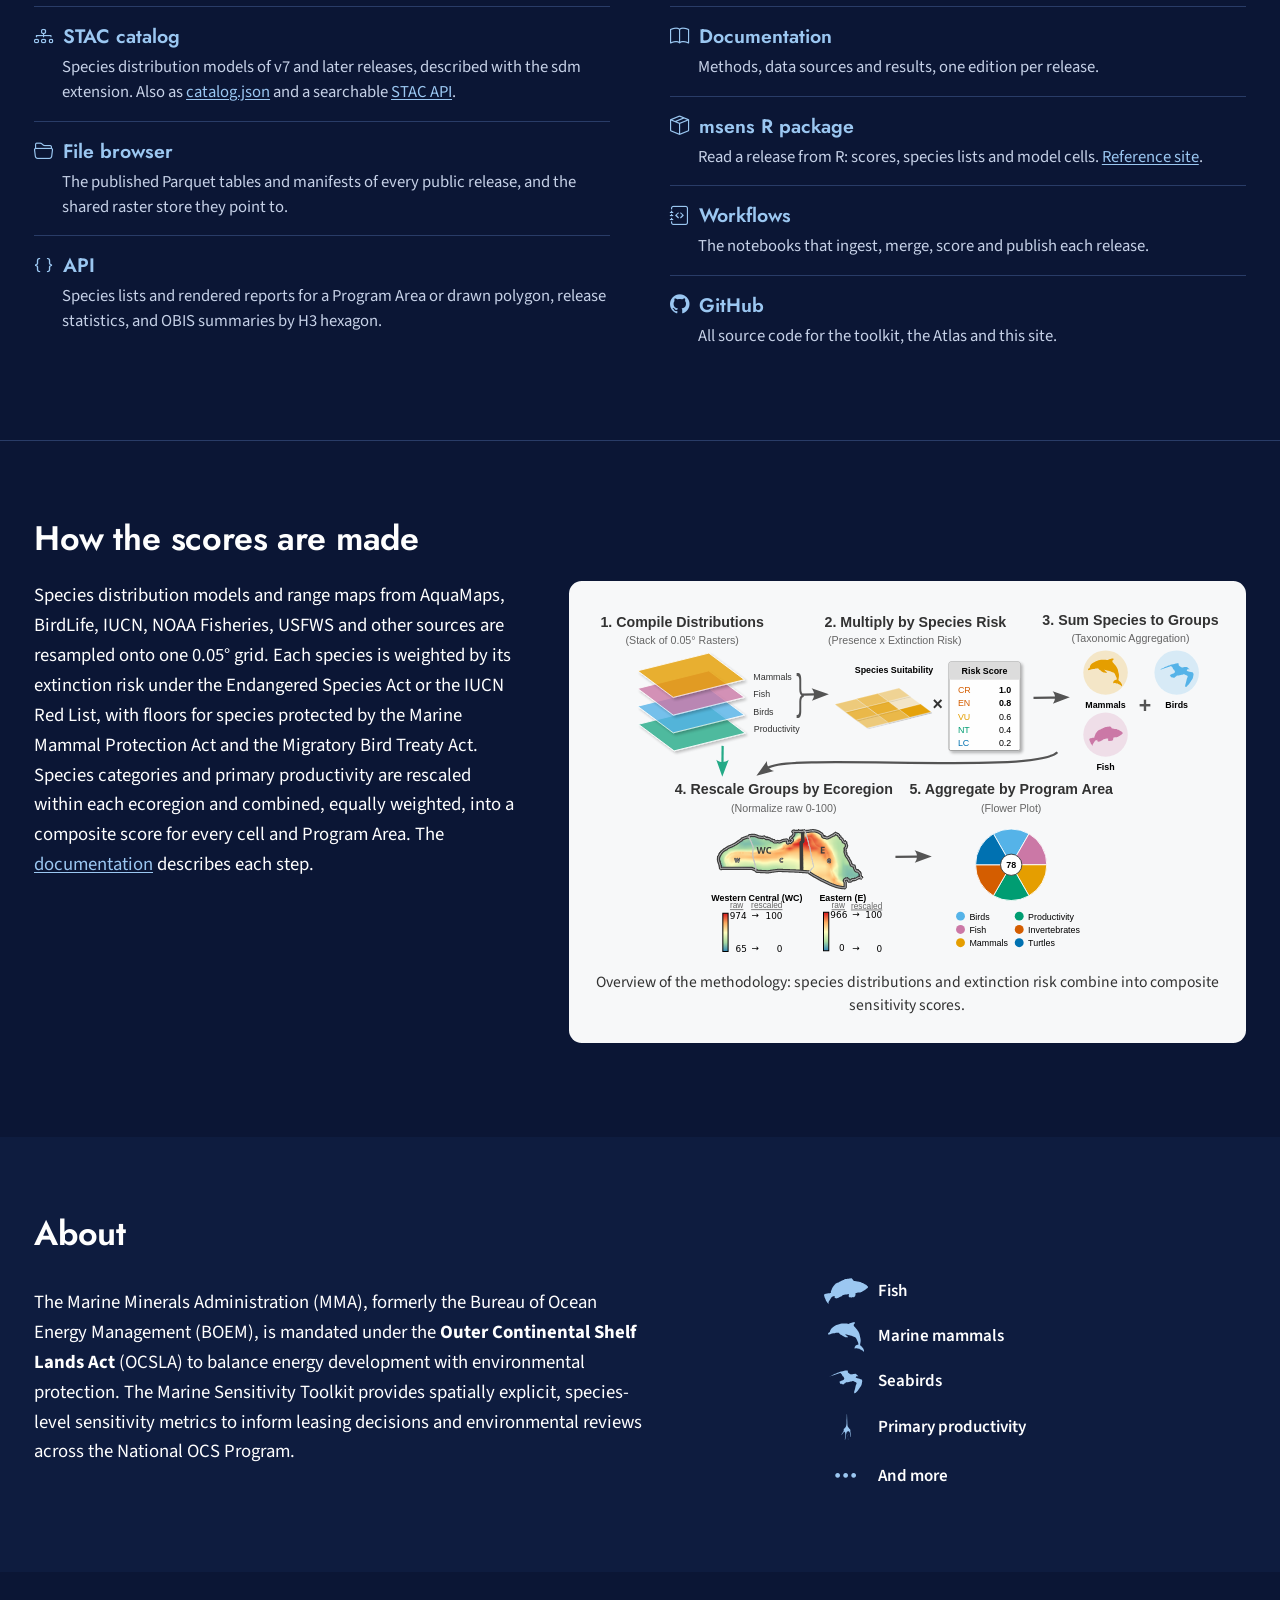
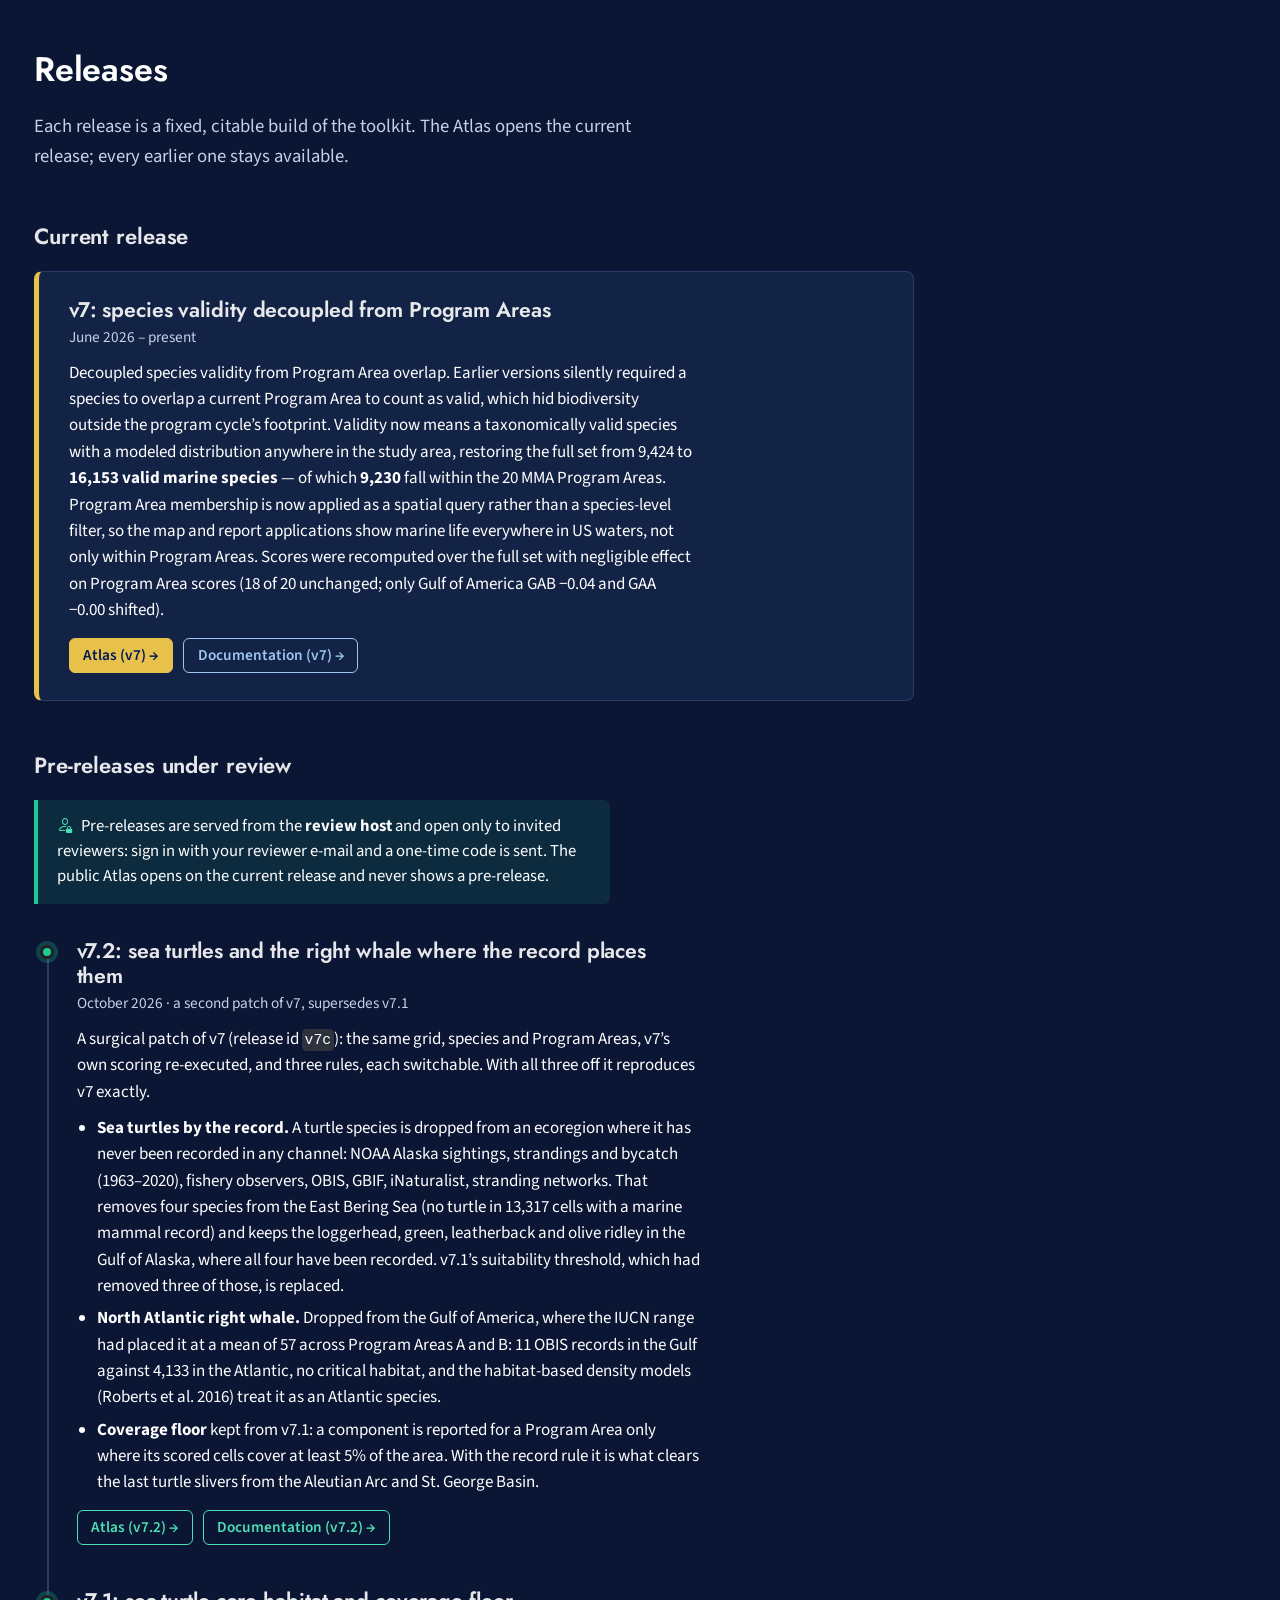
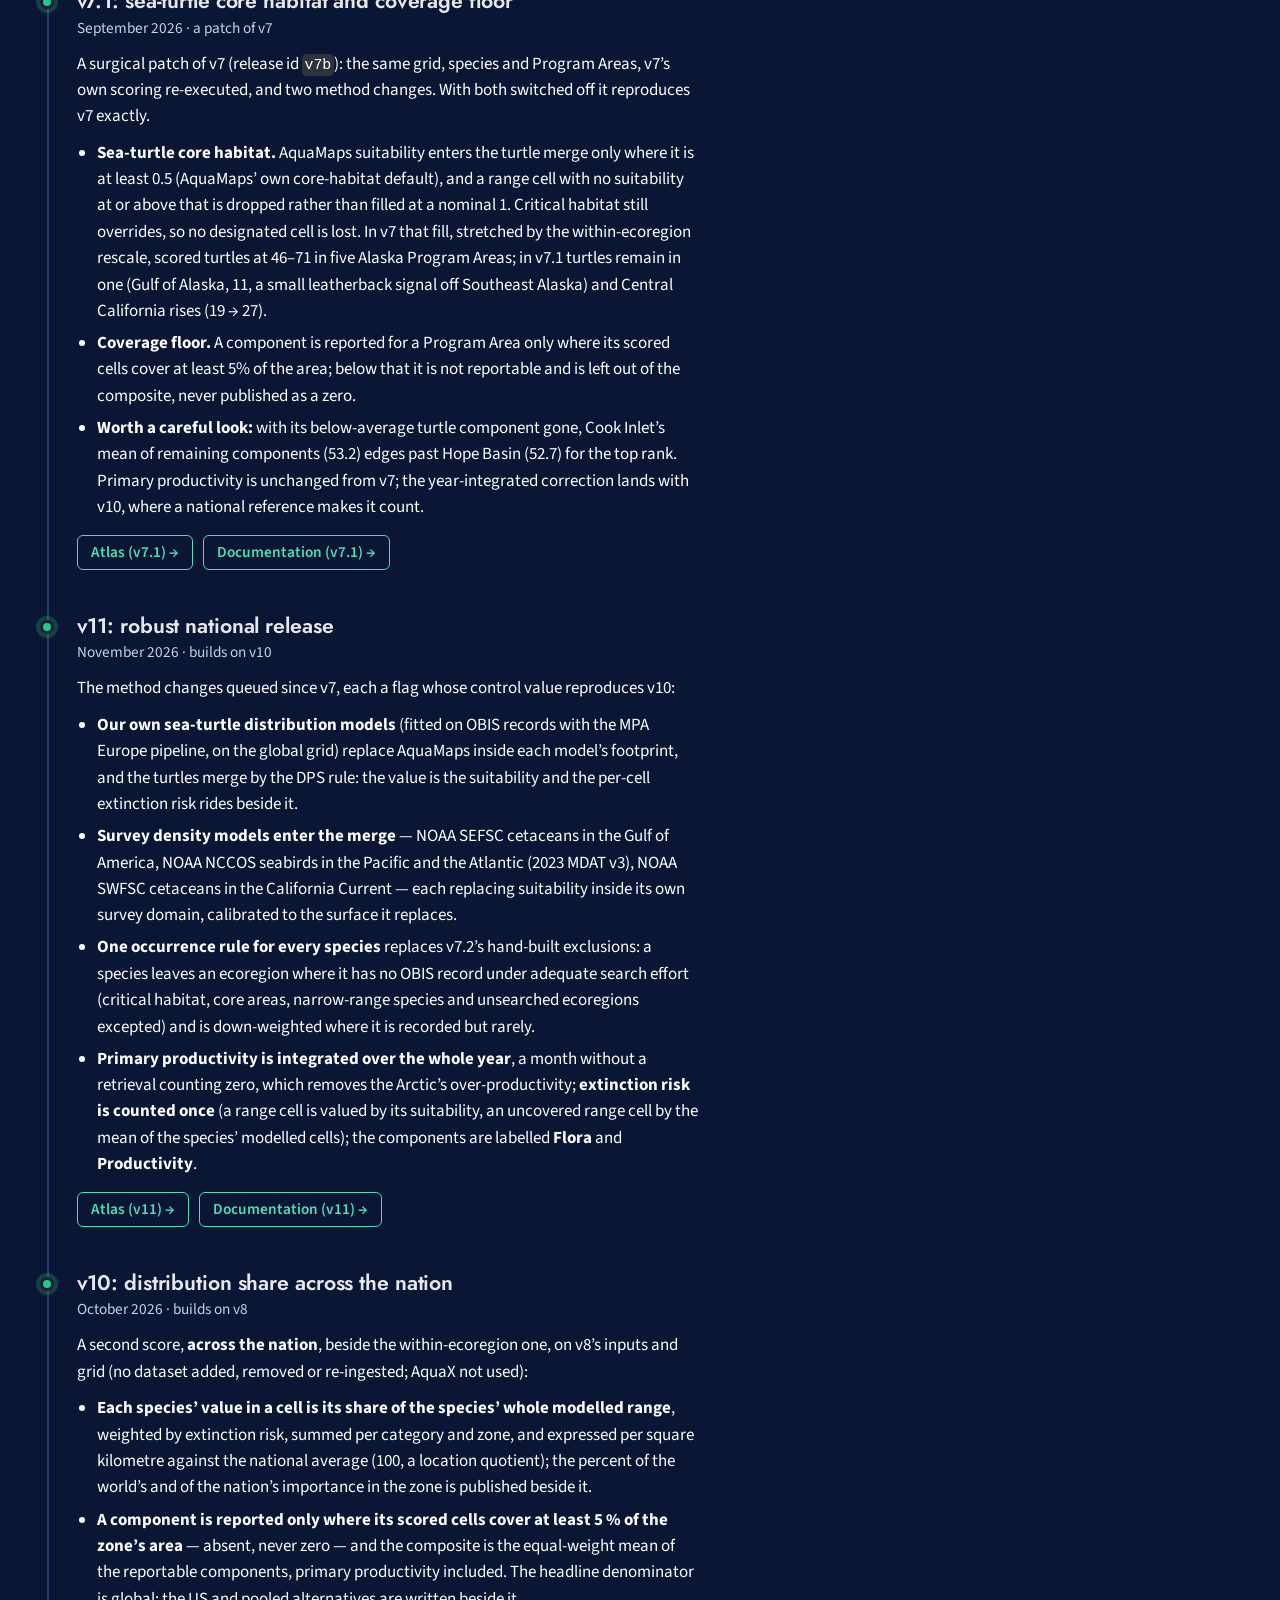
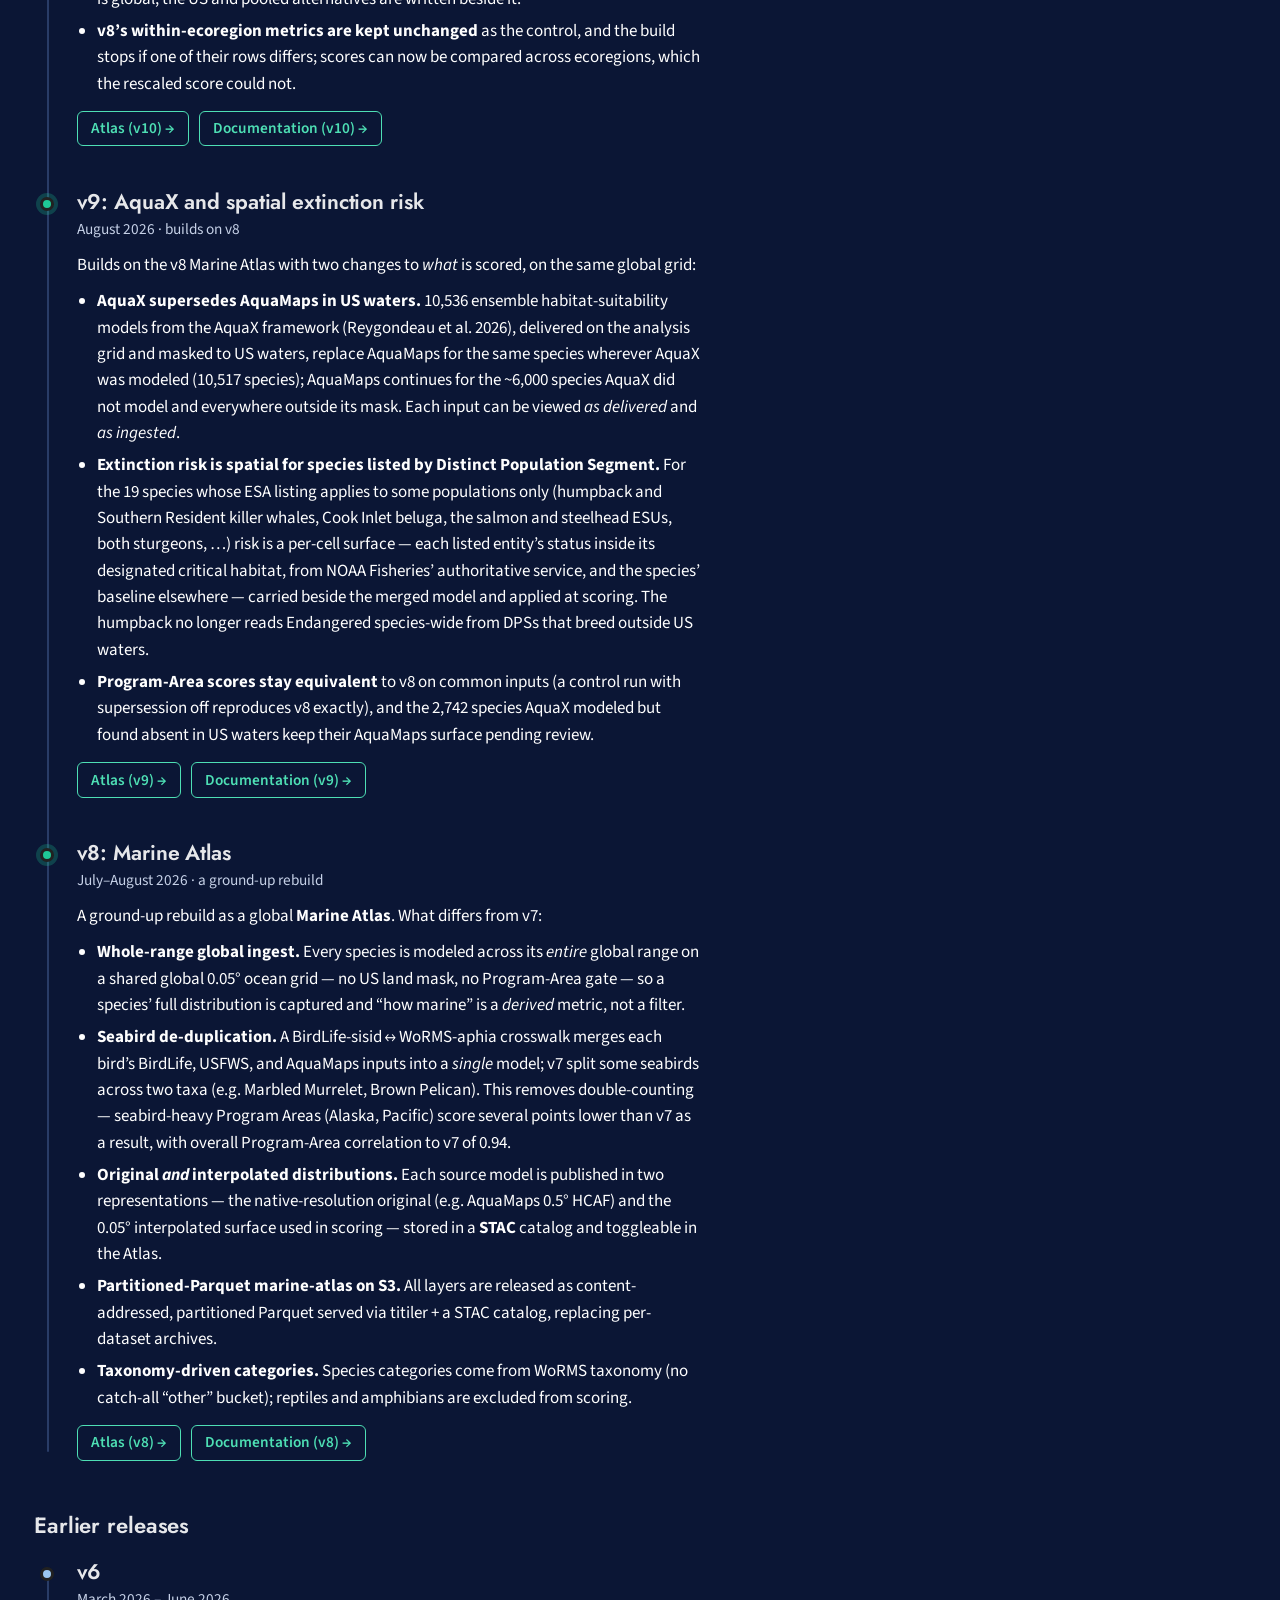
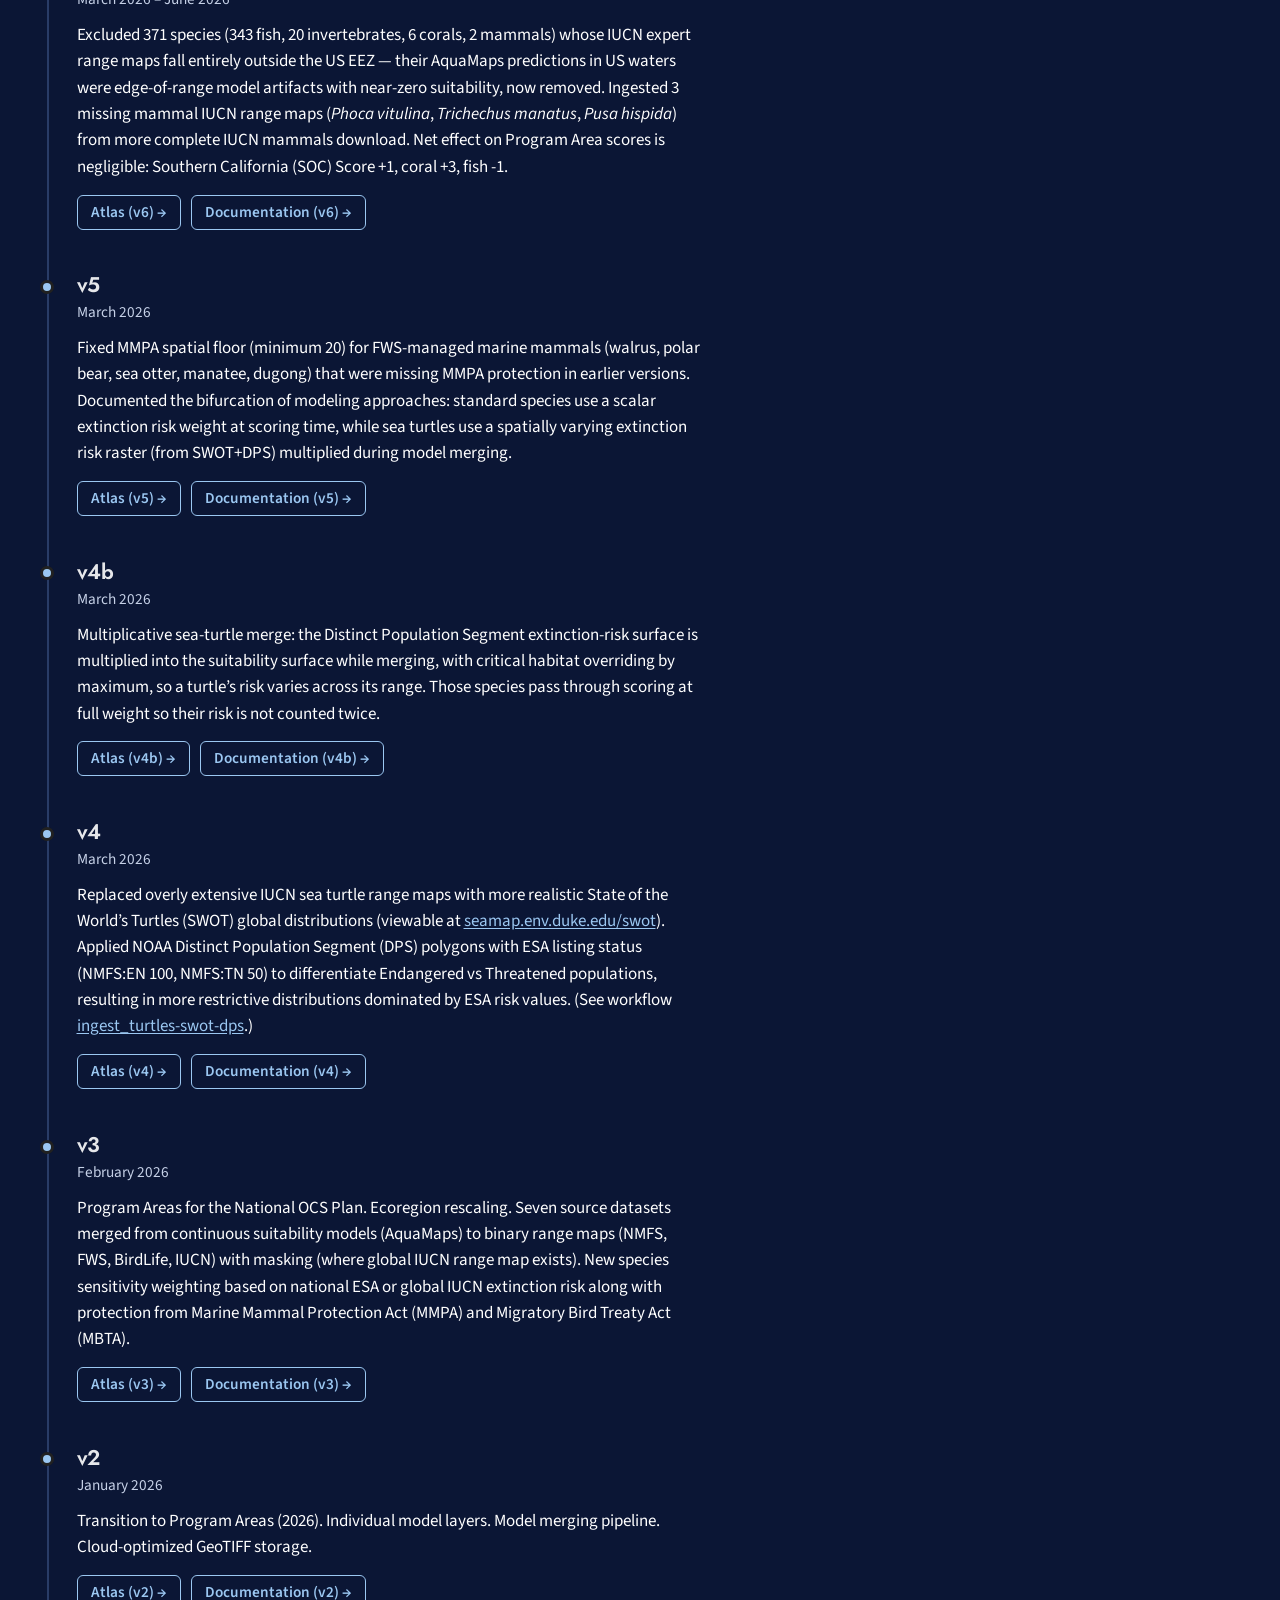
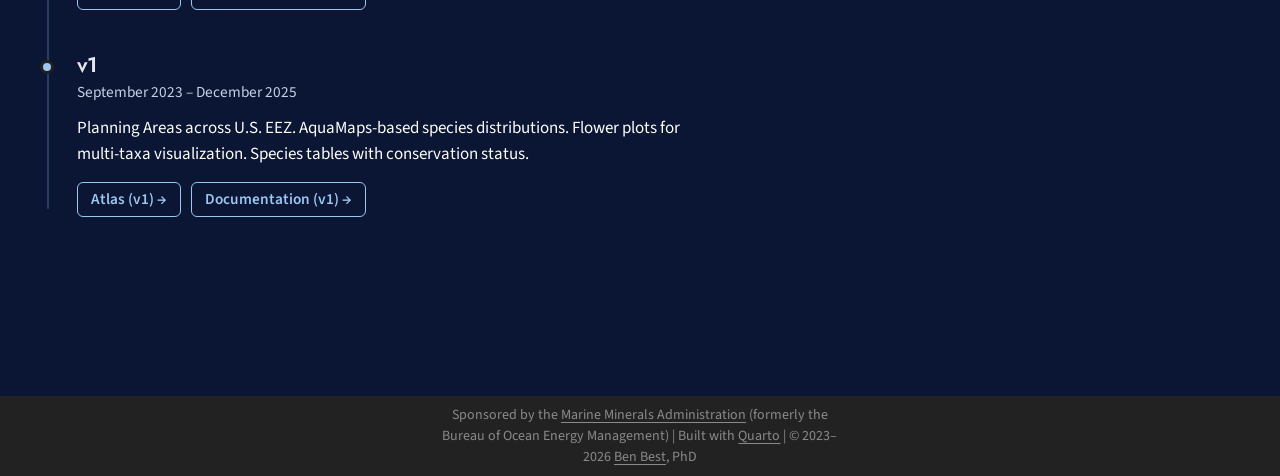
==== commit 8f6cbb0a: "Built site for gh-pages" ====
--- a/index.html
+++ b/index.html
@@ -48,8 +48,8 @@
 <link href="site_libs/quarto-html/quarto-syntax-highlighting-dark-447e42e69aaa9833c0ba1b986f430b20.css" rel="stylesheet" class="quarto-color-scheme quarto-color-alternate" id="quarto-text-highlighting-styles">
 <script src="site_libs/bootstrap/bootstrap.min.js"></script>
 <link href="site_libs/bootstrap/bootstrap-icons.css" rel="stylesheet">
-<link href="site_libs/bootstrap/bootstrap-347d7e8657d169eac44bb928934f32f7.min.css" rel="stylesheet" append-hash="true" class="quarto-color-scheme" id="quarto-bootstrap" data-mode="light">
-<link href="site_libs/bootstrap/bootstrap-dark-2277a6a30467fcfdedd4abfc0d857fec.min.css" rel="stylesheet" append-hash="true" class="quarto-color-scheme quarto-color-alternate" id="quarto-bootstrap" data-mode="dark">
+<link href="site_libs/bootstrap/bootstrap-eb26bed09751fbbc8921daded3a9b9bc.min.css" rel="stylesheet" append-hash="true" class="quarto-color-scheme" id="quarto-bootstrap" data-mode="light">
+<link href="site_libs/bootstrap/bootstrap-dark-833a92d0d2a9cc5c5baf092d1cbe6f0d.min.css" rel="stylesheet" append-hash="true" class="quarto-color-scheme quarto-color-alternate" id="quarto-bootstrap" data-mode="dark">
 <script src="site_libs/quarto-contrib/glightbox/glightbox.min.js"></script>
 <link href="site_libs/quarto-contrib/glightbox/glightbox.min.css" rel="stylesheet">
 <link href="site_libs/quarto-contrib/glightbox/lightbox.css" rel="stylesheet">
@@ -114,7 +114,6 @@
 <meta name="twitter:description" content="An atlas of marine species distributions and federal conservation status, scored across US ocean waters to support offshore energy planning.">
 <meta name="twitter:image" content="https://MarineSensitivity.org/images/atlas-hero.png">
 <meta name="twitter:creator" content="@ben_d_best">
-<meta name="twitter:site" content="@BOEM">
 <meta name="twitter:card" content="summary_large_image">
 </head>
 
@@ -312,7 +311,10 @@
         <a class="btn-atlas" href="https://marinesensitivity.org/atlas/">Open the Atlas →</a>
         <span class="hero-release">v7 · current release</span>
       </div>
-      <img class="boem-logo" src="images/logo_BOEM.png" alt="Bureau of Ocean Energy Management">
+      <div class="agency">
+        <span class="seal-plate"><img src="branding/mma-seal-216.png" width="72" height="72" loading="lazy" decoding="async" alt="Seal of the Marine Minerals Administration"></span>
+        <span class="agency-name">Marine Minerals Administration<span>U.S. Department of the Interior</span></span>
+      </div>
     </div>
     <figure class="hero-shot figure">
       <img src="images/atlas-hero.png" width="1600" height="1000" alt="The Marine Sensitivity Atlas: the Details panel open on All US waters, with a flower plot of the component scores around a composite of 24 and the table of component scores (bird 45.7, mammal 41.7, turtle 38.8 and others), beside a globe centred on North America with composite sensitivity scores along the US coasts, Alaska, the Gulf of America and Puerto Rico." class="figure-img">
@@ -420,13 +422,13 @@
 <h2 class="anchored" data-anchor-id="about">About</h2>
 <div class="about-grid">
 <div class="about-text">
-<p>The Bureau of Ocean Energy Management (BOEM) is mandated under the <strong>Outer Continental Shelf Lands Act</strong> (OCSLA) to balance energy development with environmental protection. The Marine Sensitivity Toolkit provides spatially explicit, species-level sensitivity metrics to inform leasing decisions and environmental reviews across the National OCS Program.</p>
+<p>The Marine Minerals Administration (MMA), formerly the Bureau of Ocean Energy Management (BOEM), is mandated under the <strong>Outer Continental Shelf Lands Act</strong> (OCSLA) to balance energy development with environmental protection. The Marine Sensitivity Toolkit provides spatially explicit, species-level sensitivity metrics to inform leasing decisions and environmental reviews across the National OCS Program.</p>
 </div>
 <ul class="taxa" aria-label="Scored groups">
-  <li><img src="images/icons/fish.svg" alt="">Fish</li>
-  <li><img src="images/icons/mammal.svg" alt="">Marine mammals</li>
-  <li><img src="images/icons/bird.svg" alt="">Seabirds</li>
-  <li><img src="images/icons/productivity.svg" alt="">Primary productivity</li>
+  <li><span class="taxon-icon" style="-webkit-mask-image:url(images/icons/fish.svg);mask-image:url(images/icons/fish.svg)"></span>Fish</li>
+  <li><span class="taxon-icon" style="-webkit-mask-image:url(images/icons/mammal.svg);mask-image:url(images/icons/mammal.svg)"></span>Marine mammals</li>
+  <li><span class="taxon-icon" style="-webkit-mask-image:url(images/icons/bird.svg);mask-image:url(images/icons/bird.svg)"></span>Seabirds</li>
+  <li><span class="taxon-icon" style="-webkit-mask-image:url(images/icons/productivity.svg);mask-image:url(images/icons/productivity.svg)"></span>Primary productivity</li>
   <li><i class="bi bi-three-dots" aria-hidden="true"></i>And more</li>
 </ul>
 </div>
@@ -446,7 +448,7 @@
 <section id="v7-species-validity-decoupled-from-program-areas" class="level4 timeline-item current">
 <h4 class="anchored" data-anchor-id="v7-species-validity-decoupled-from-program-areas">v7: species validity decoupled from Program Areas</h4>
 <p><span class="timeline-date">June 2026 – present</span></p>
-<p>Decoupled species validity from Program Area overlap. Earlier versions silently required a species to overlap a current BOEM Program Area to count as valid, which hid biodiversity outside the program cycle’s footprint. Validity now means a taxonomically valid species with a modeled distribution anywhere in the study area, restoring the full set from 9,424 to <strong>16,153 valid marine species</strong> — of which <strong>9,230</strong> fall within the 20 BOEM Program Areas. Program Area membership is now applied as a spatial query rather than a species-level filter, so the map and report applications show marine life everywhere in US waters, not only within Program Areas. Scores were recomputed over the full set with negligible effect on Program Area scores (18 of 20 unchanged; only Gulf of America GAB −0.04 and GAA −0.00 shifted).</p>
+<p>Decoupled species validity from Program Area overlap. Earlier versions silently required a species to overlap a current Program Area to count as valid, which hid biodiversity outside the program cycle’s footprint. Validity now means a taxonomically valid species with a modeled distribution anywhere in the study area, restoring the full set from 9,424 to <strong>16,153 valid marine species</strong> — of which <strong>9,230</strong> fall within the 20 MMA Program Areas. Program Area membership is now applied as a spatial query rather than a species-level filter, so the map and report applications show marine life everywhere in US waters, not only within Program Areas. Scores were recomputed over the full set with negligible effect on Program Area scores (18 of 20 unchanged; only Gulf of America GAB −0.04 and GAA −0.00 shifted).</p>
 <div class="release-links">
   <a href="https://marinesensitivity.org/atlas/?ver=v7">Atlas (v7) →</a>
   <a href="https://marinesensitivity.org/docs/v7/">Documentation (v7) →</a>
@@ -1153,7 +1155,7 @@
       &nbsp;
     </div>   
     <div class="nav-footer-center">
-<p>Sponsored by <a href="https://www.boem.gov/">Bureau of Ocean Energy Management</a> | Built with <a href="https://quarto.org/">Quarto</a> | © 2023–2026 <a href="https://bbest.github.io/cv">Ben Best</a>, PhD</p>
+<p>Sponsored by the <a href="https://www.boem.gov/">Marine Minerals Administration</a> (formerly the Bureau of Ocean Energy Management) | Built with <a href="https://quarto.org/">Quarto</a> | © 2023–2026 <a href="https://bbest.github.io/cv">Ben Best</a>, PhD</p>
 </div>
     <div class="nav-footer-right">
       &nbsp;
